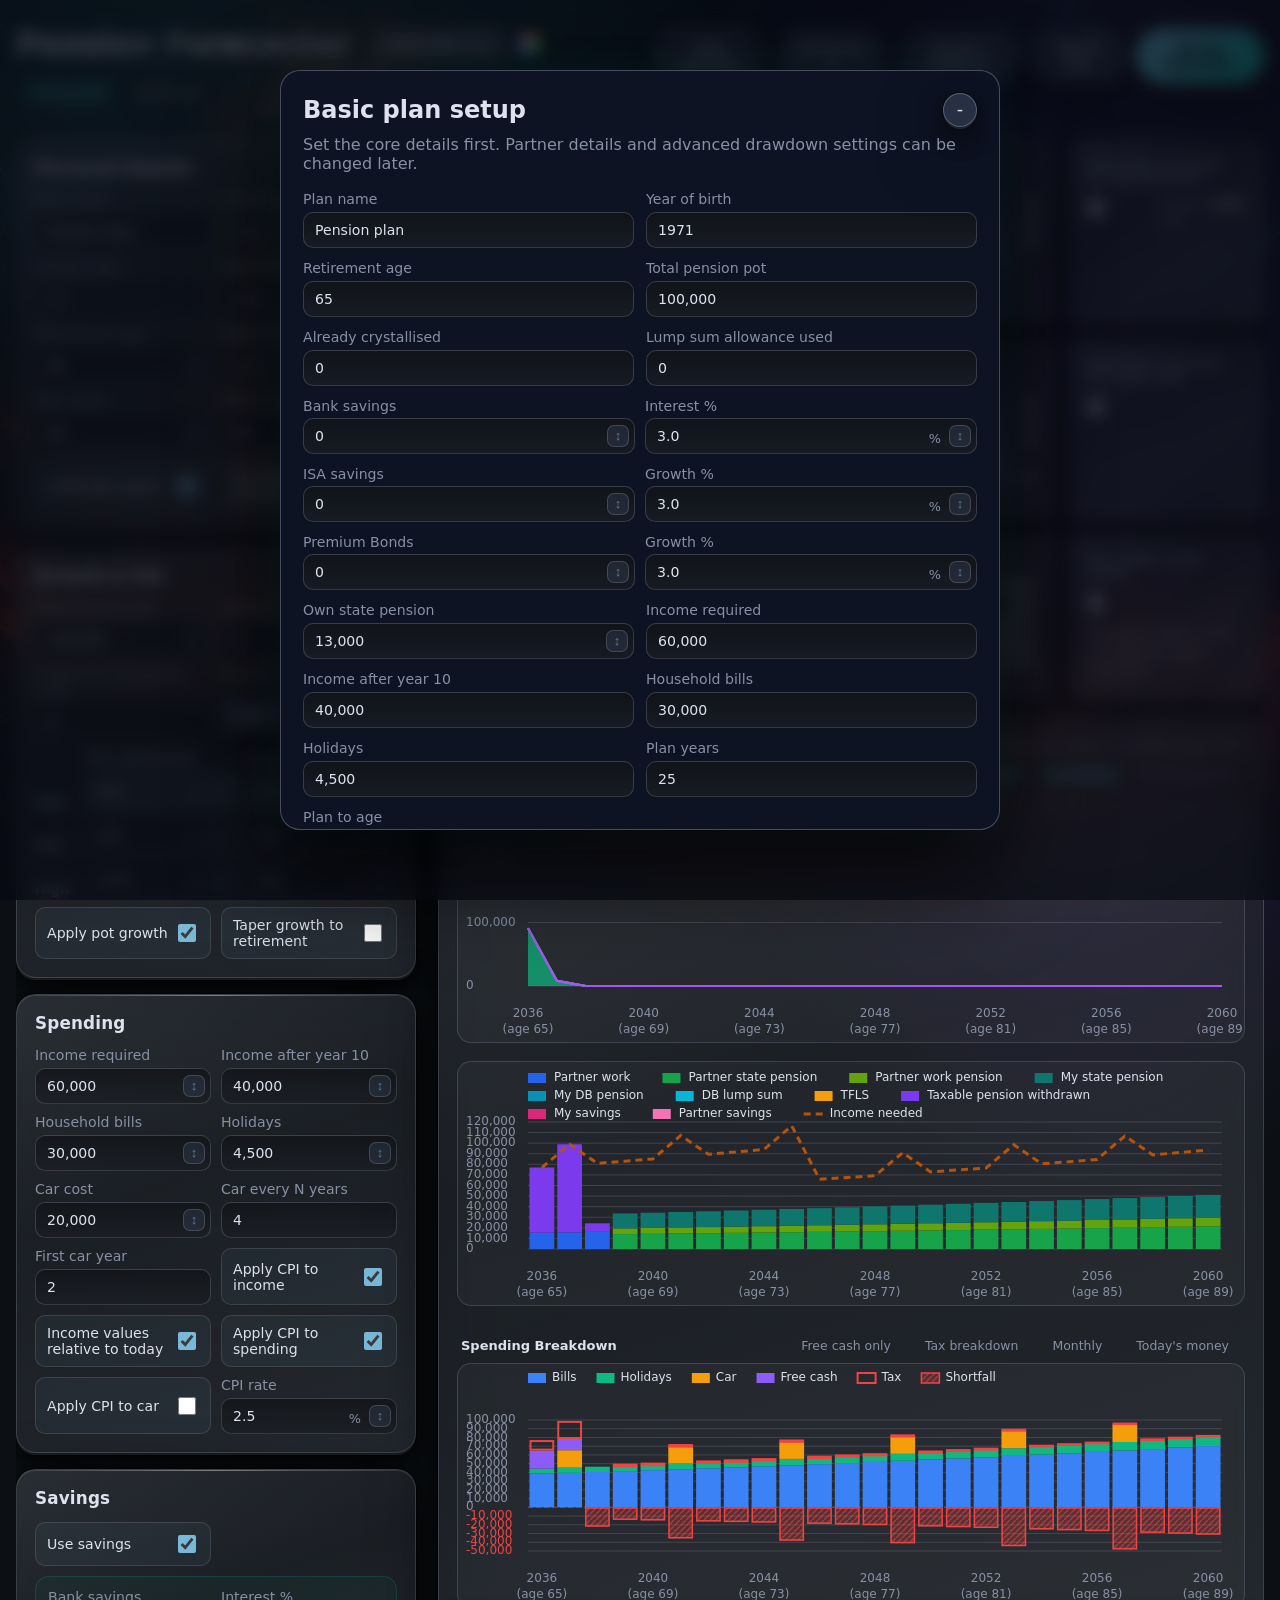
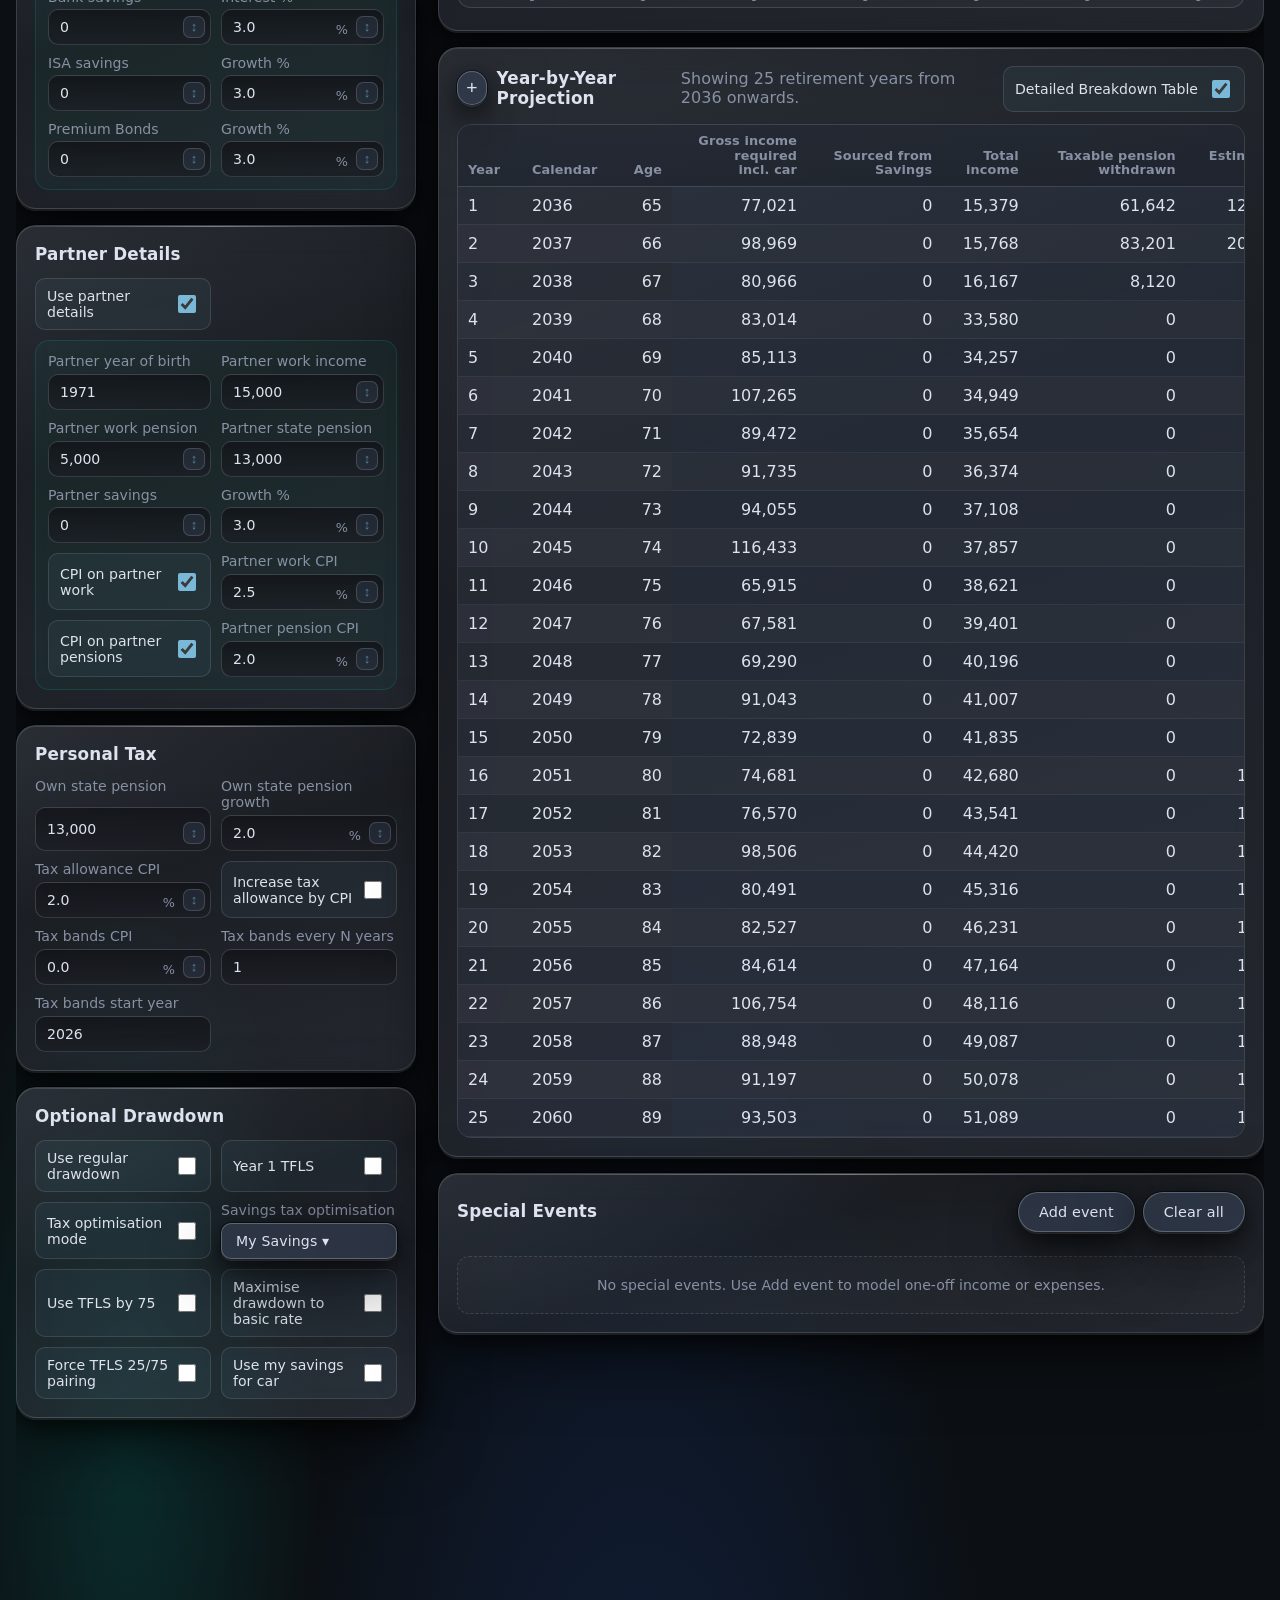
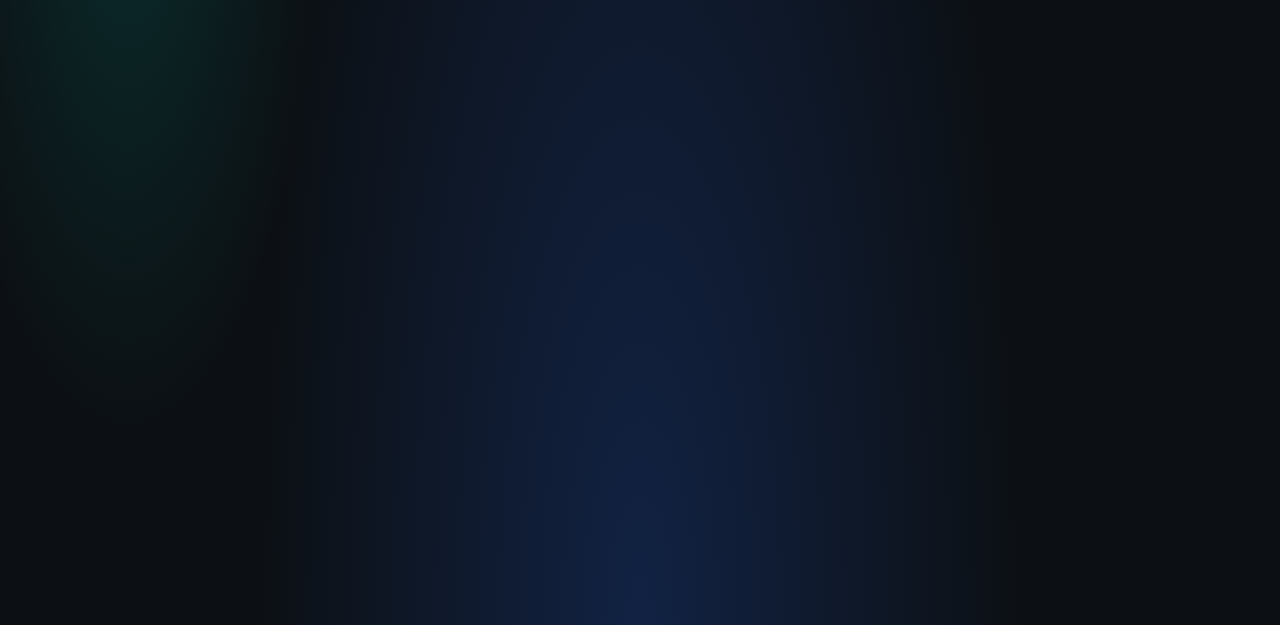
==== index.html @ b6ac0309 "Commit" ====
<!DOCTYPE html>
<html lang="en" data-theme="metallic">
  <head>
    <meta charset="UTF-8" />
    <meta name="viewport" content="width=device-width, initial-scale=1.0" />
    <title>Pension Forecaster</title>
    <link rel="stylesheet" href="./mini-core.css" />
    <link rel="stylesheet" href="./styles.css?v=20260614-opaque-controls" />
  </head>
  <body>
    <div class="page-shell">
      <header class="hero">
        <div>
          <div class="title-row">
            <h1>Pension Forecaster</h1>
            <div class="version-badge-group">
              <button id="version-badge" class="version-badge" type="button" aria-label="Show last change date">Version 4.4</button>
              <button id="theme-settings-button" class="theme-settings-button" type="button" aria-label="Customise theme" title="Customise theme"></button>
              <div id="theme-panel" class="theme-panel">
                <p class="theme-panel-title">Theme</p>
                <div class="theme-chips">
                  <button class="theme-chip" data-theme="original" type="button">Classic</button>
                  <button class="theme-chip" data-theme="bright" type="button">Bright</button>
                  <button class="theme-chip" data-theme="dark" type="button">Dark</button>
                  <button class="theme-chip" data-theme="metallic" type="button">Metal</button>
                  <button class="theme-chip" data-theme="custom" type="button">Custom</button>
                </div>
                <div class="theme-custom-section">
                  <div class="theme-section-label">Background</div>
                  <div class="theme-control-row">
                    <label>Mode</label>
                    <select id="bg-mode">
                      <option value="photo">Photo</option>
                      <option value="soft">Soft photo</option>
                      <option value="vivid">Vivid photo</option>
                      <option value="plain">Plain colour</option>
                    </select>
                  </div>
                  <div class="theme-control-row">
                    <label>Image</label>
                    <input type="file" id="bg-file" accept="image/*" />
                  </div>
                </div>
                <div class="theme-custom-section">
                  <div class="theme-section-label">Panel glass</div>
                  <div class="theme-control-row">
                    <label>Transparency</label>
                    <input type="range" id="panel-transparency" min="20" max="100" value="52" />
                    <span class="theme-range-value" id="panel-transparency-value">52%</span>
                  </div>
                  <div class="theme-control-row">
                    <label>Blur</label>
                    <input type="range" id="panel-blur" min="0" max="24" value="18" />
                    <span class="theme-range-value" id="panel-blur-value">18px</span>
                  </div>
                </div>
                <div class="theme-custom-section" id="theme-custom-sliders" style="display:none">
                  <div class="theme-section-label">Custom colours</div>
                  <label class="theme-slider-label">
                    <span>Background hue</span>
                    <div class="theme-slider-row">
                      <input id="bg-hue-slider" class="theme-slider" type="range" min="0" max="360" value="175" />
                      <span id="bg-hue-swatch" class="theme-swatch"></span>
                    </div>
                  </label>
                  <label class="theme-slider-label">
                    <span>Tile hue</span>
                    <div class="theme-slider-row">
                      <input id="tile-hue-slider" class="theme-slider" type="range" min="0" max="360" value="220" />
                      <span id="tile-hue-swatch" class="theme-swatch"></span>
                    </div>
                  </label>
                  <label class="theme-slider-label">
                    <span>Canvas colour</span>
                    <div class="theme-slider-row">
                      <input id="canvas-hue-slider" class="theme-slider canvas-hue-slider" type="range" min="0" max="360" value="220" />
                      <span id="canvas-hue-swatch" class="theme-swatch"></span>
                    </div>
                  </label>
                  <label class="theme-slider-label">
                    <span>Text colour</span>
                    <div class="theme-slider-row">
                      <input id="text-hue-slider" class="theme-slider text-hue-slider" type="range" min="0" max="360" value="220" />
                      <span id="text-hue-swatch" class="theme-swatch"></span>
                    </div>
                  </label>
                </div>
              </div>
            </div>
            <nav class="app-view-nav" aria-label="Application view">
              <button class="app-view-button app-view-button-active" type="button" data-app-view="forecaster">Forecaster</button>
              <button class="app-view-button" type="button" data-app-view="optimiser">Optimiser</button>
            </nav>
          </div>
        </div>
        <div class="hero-actions">
          <div class="hero-actions-row">
            <button id="toggle-panel-button" class="button secondary" type="button">Hide controls</button>
            <div class="io-menu-wrap">
              <button id="table-view-button" class="button secondary" type="button">Summary ▾</button>
              <div class="io-menu-dropdown" id="table-view-dropdown" hidden>
                <button class="io-menu-item table-view-option" type="button" data-value="summarised">Summary</button>
                <button class="io-menu-item table-view-option" type="button" data-value="detailed">Detailed</button>
                <button class="io-menu-item table-view-option" type="button" data-value="granular">Granular</button>
                <button class="io-menu-item table-view-option" type="button" data-value="custom">Custom</button>
              </div>
            </div>
            <div class="io-menu-wrap">
              <button id="io-menu-button" class="button secondary" type="button">Import / Export ▾</button>
              <div class="io-menu-dropdown" id="io-menu-dropdown" hidden>
                <label class="io-menu-item" for="import-file">Import plan</label>
                <input id="import-file" type="file" accept=".csv,.json" hidden />
                <button id="export-plan-button" class="io-menu-item" type="button">Export plan</button>
                <button id="export-table-button" class="io-menu-item" type="button">Export table</button>
                <button id="export-formula-button" class="io-menu-item" type="button">Export formulas</button>
                <button id="export-pdf-button" class="io-menu-item" type="button">Export PDF</button>
              </div>
            </div>
            <button id="share-link-button" class="button secondary" type="button">Share link</button>
            <button id="reset-button" class="button" type="button">Reset defaults</button>
          </div>
          <div class="hero-actions-row hero-granular-row" id="custom-options-row" hidden>
            <button id="choose-custom-fields-button" class="button secondary" type="button">Choose fields</button>
          </div>
          <div class="hero-actions-row hero-granular-row" id="granular-options-row" hidden>
            <label id="granular-tax-toggle-wrap" class="toggle inline-toggle"><span>Show tax fields</span><input id="granular-tax-toggle" type="checkbox" /></label>
            <label id="granular-income-toggle-wrap" class="toggle inline-toggle"><span>Show income details</span><input id="granular-income-toggle" type="checkbox" /></label>
            <label id="granular-growth-toggle-wrap" class="toggle inline-toggle"><span>Show growth breakdown</span><input id="granular-growth-toggle" type="checkbox" /></label>
            <label id="granular-crystallisation-toggle-wrap" class="toggle inline-toggle"><span>Show crystallisation details</span><input id="granular-crystallisation-toggle" type="checkbox" /></label>
          </div>
        </div>
      </header>

      <div class="views-outer">
        <div class="views-track" id="app-views-track">
          <section class="app-view" id="forecaster-view" aria-label="Pension forecaster">
            <main class="layout" id="layout">
              <aside class="control-panel" id="control-panel">
          <section class="panel">
            <h2>Personal Details</h2>
            <div class="field-grid">
              <label><span>Plan name</span><input data-field="planName" type="text" /></label>
              <label><span>Current year</span><input data-field="currentYear" type="number" step="1" readonly /></label>
              <label><span>Current age</span><input data-field="currentAge" type="number" step="1" readonly /></label>
              <label><span>Year of birth</span><input data-field="yearOfBirth" type="number" step="1" /></label>
              <label class="income-slider-field"><span>Retirement age</span><input data-field="retirementAge" type="number" step="1" /><button class="income-popup-btn" type="button" data-for="retirementAge" aria-label="Quick slider for retirement age">↕</button></label>
              <label><span>Retirement year</span><input data-field="retirementYear" type="number" step="1" readonly /></label>
              <label class="income-slider-field"><span>Plan years</span><input data-field="planYears" type="number" step="1" /><button class="income-popup-btn" type="button" data-for="planYears" aria-label="Quick slider for plan years">↕</button></label>
              <label class="income-slider-field"><span>Plan to age</span><input data-field="planToAge" type="number" step="1" /><button class="income-popup-btn" type="button" data-for="planToAge" aria-label="Quick slider for plan to age">↕</button></label>
              <label class="toggle"><span>Limit plan years</span><input data-field="limitPlanYears" type="checkbox" /></label>
              <label class="toggle"><span>Use defined benefits</span><input data-field="definedBenefitEnabled" type="checkbox" /></label>
              <div id="defined-benefit-fields" class="optional-field-group" hidden>
                <label><span>DB start year</span><input data-field="definedBenefitStartYear" type="number" step="1" /></label>
                <label><span>DB initial lump sum</span><input data-field="definedBenefitInitialLumpSum" type="number" step="1000" /></label>
                <label><span>DB initial annual amount</span><input data-field="definedBenefitInitialAnnualAmount" type="number" step="1000" /></label>
                <label><span>DB max years</span><input data-field="definedBenefitMaxYears" type="number" step="1" min="1" /></label>
                <label class="income-slider-field"><span>DB growth rate</span><input data-field="definedBenefitGrowthRate" data-format="percent-1" type="number" step="0.1" /><button class="income-popup-btn" type="button" data-for="definedBenefitGrowthRate" aria-label="Quick slider for DB growth rate">↕</button></label>
              </div>
            </div>
          </section>

          <section class="panel">
            <h2>Growth & Pot</h2>
            <div class="field-grid">
              <label class="income-slider-field"><span>Total pension pot</span><input data-field="currentPot" type="number" step="1000" /><button class="income-popup-btn" type="button" data-for="currentPot" aria-label="Quick slider for total pension pot">↕</button></label>
              <label><span>Already crystallised</span><input data-field="currentCrystallisedPot" type="number" step="1000" /></label>
              <label><span>Lump sum allowance used</span><input data-field="lumpSumAllowanceUsed" type="number" step="1000" /></label>
              <label class="scenario-label">
                <span>Growth scenario</span>
                <div class="io-menu-wrap">
                  <button id="scenario-button" class="button secondary scenario-button" type="button">Mid ▾</button>
                  <div class="io-menu-dropdown" id="scenario-dropdown" hidden>
                    <button class="io-menu-item scenario-option" type="button" data-value="1">Low</button>
                    <button class="io-menu-item scenario-option" type="button" data-value="2">Mid</button>
                    <button class="io-menu-item scenario-option" type="button" data-value="3">High</button>
                  </div>
                </div>
              </label>
              <div class="growth-rate-grid">
                <p></p>
                <p>Pre-retirement</p>
                <p>Post-retirement</p>
                <p data-growth-scenario="1">Low</p>
                <label class="income-slider-field" data-growth-scenario="1"><span>Low pre-retirement</span><input data-field="growthLow" data-format="percent-1" type="number" step="0.1" /><button class="income-popup-btn" type="button" data-for="growthLow" aria-label="Quick slider">↕</button></label>
                <label class="income-slider-field" data-growth-scenario="1"><span>Low post-retirement</span><input data-field="postRetirementGrowthLow" data-format="percent-1" type="number" step="0.1" /><button class="income-popup-btn" type="button" data-for="postRetirementGrowthLow" aria-label="Quick slider">↕</button></label>
                <p data-growth-scenario="2">Mid</p>
                <label class="income-slider-field" data-growth-scenario="2"><span>Mid pre-retirement</span><input data-field="growthMid" data-format="percent-1" type="number" step="0.1" /><button class="income-popup-btn" type="button" data-for="growthMid" aria-label="Quick slider">↕</button></label>
                <label class="income-slider-field" data-growth-scenario="2"><span>Mid post-retirement</span><input data-field="postRetirementGrowthMid" data-format="percent-1" type="number" step="0.1" /><button class="income-popup-btn" type="button" data-for="postRetirementGrowthMid" aria-label="Quick slider">↕</button></label>
                <p data-growth-scenario="3">High</p>
                <label class="income-slider-field" data-growth-scenario="3"><span>High pre-retirement</span><input data-field="growthHigh" data-format="percent-1" type="number" step="0.1" /><button class="income-popup-btn" type="button" data-for="growthHigh" aria-label="Quick slider">↕</button></label>
                <label class="income-slider-field" data-growth-scenario="3"><span>High post-retirement</span><input data-field="postRetirementGrowthHigh" data-format="percent-1" type="number" step="0.1" /><button class="income-popup-btn" type="button" data-for="postRetirementGrowthHigh" aria-label="Quick slider">↕</button></label>
              </div>
              <label class="toggle"><span>Apply pot growth</span><input data-field="applyPotGrowth" type="checkbox" /></label>
              <label class="toggle"><span>Taper growth to retirement</span><input data-field="taperPreRetirementGrowth" type="checkbox" /></label>
            </div>
          </section>

          <section class="panel">
            <h2>Spending</h2>
            <div class="field-grid">
              <label class="income-slider-field"><span>Income required</span><input data-field="incomeRequired" type="number" step="1000" /><button class="income-popup-btn" type="button" data-for="incomeRequired" aria-label="Quick slider for income required">↕</button></label>
              <label class="income-slider-field"><span>Income after year 10</span><input data-field="incomeAfterYear10" type="number" step="1000" /><button class="income-popup-btn" type="button" data-for="incomeAfterYear10" aria-label="Quick slider for income after year 10">↕</button></label>
              <label class="income-slider-field"><span>Household bills</span><input data-field="billsAnnual" type="number" step="1000" /><button class="income-popup-btn" type="button" data-for="billsAnnual" aria-label="Quick slider for bills">↕</button></label>
              <label class="income-slider-field"><span>Holidays</span><input data-field="holidaysAnnual" type="number" step="500" /><button class="income-popup-btn" type="button" data-for="holidaysAnnual" aria-label="Quick slider for holidays">↕</button></label>
              <label class="income-slider-field"><span>Car cost</span><input data-field="carCost" type="number" step="1000" /><button class="income-popup-btn" type="button" data-for="carCost" aria-label="Quick slider for car cost">↕</button></label>
              <label><span>Car every N years</span><input data-field="carFrequencyYears" type="number" step="1" min="1" /></label>
              <label><span>First car year</span><input data-field="carStartYear" type="number" step="1" min="1" /></label>
              <label class="toggle"><span>Apply CPI to income</span><input data-field="applyCpiIncome" type="checkbox" /></label>
              <label class="toggle"><span>Income values relative to today</span><input data-field="incomeValuesRelativeToToday" type="checkbox" /></label>
              <label class="toggle"><span>Apply CPI to spending</span><input data-field="applyCpiSpending" type="checkbox" /></label>
              <label class="toggle"><span>Apply CPI to car</span><input data-field="applyCpiCar" type="checkbox" /></label>
              <label class="income-slider-field"><span>CPI rate</span><input data-field="cpiRate" data-format="percent-1" type="number" step="0.1" /><button class="income-popup-btn" type="button" data-for="cpiRate" aria-label="Quick slider for CPI rate">↕</button></label>
            </div>
          </section>

          <section class="panel">
            <h2>Savings</h2>
            <div class="field-grid">
              <label class="toggle"><span>Use savings</span><input data-field="useSavings" type="checkbox" /></label>
              <div id="savings-fields" class="optional-field-group">
                <div class="field-pair">
                  <label class="income-slider-field"><span>Bank savings</span><input data-field="personalBankSavings" type="number" step="1000" /><button class="income-popup-btn" type="button" data-for="personalBankSavings" aria-label="Quick slider for bank savings">↕</button></label>
                  <label class="income-slider-field"><span>Interest %</span><input data-field="personalBankInterestRate" data-format="percent-1" type="number" step="0.1" /><button class="income-popup-btn" type="button" data-for="personalBankInterestRate" aria-label="Quick slider for bank interest rate">↕</button></label>
                </div>
                <div class="field-pair">
                  <label class="income-slider-field"><span>ISA savings</span><input data-field="personalIsaSavings" type="number" step="1000" /><button class="income-popup-btn" type="button" data-for="personalIsaSavings" aria-label="Quick slider for ISA savings">↕</button></label>
                  <label class="income-slider-field"><span>Growth %</span><input data-field="personalIsaGrowthRate" data-format="percent-1" type="number" step="0.1" /><button class="income-popup-btn" type="button" data-for="personalIsaGrowthRate" aria-label="Quick slider for ISA growth rate">↕</button></label>
                </div>
                <div class="field-pair">
                  <label class="income-slider-field"><span>Premium Bonds</span><input data-field="personalPremiumBonds" type="number" step="1000" /><button class="income-popup-btn" type="button" data-for="personalPremiumBonds" aria-label="Quick slider for premium bonds">↕</button></label>
                  <label class="income-slider-field"><span>Growth %</span><input data-field="personalPremiumBondsGrowthRate" data-format="percent-1" type="number" step="0.1" /><button class="income-popup-btn" type="button" data-for="personalPremiumBondsGrowthRate" aria-label="Quick slider for premium bonds growth rate">↕</button></label>
                </div>
              </div>
            </div>
          </section>

          <section class="panel">
            <h2>Partner Details</h2>
            <div class="field-grid">
              <label class="toggle"><span>Use partner details</span><input data-field="partnerDetailsEnabled" type="checkbox" /></label>
              <div id="partner-detail-fields" class="optional-field-group">
                <label><span>Partner year of birth</span><input data-field="partnerBirthYear" type="number" step="1" /></label>
                <label class="income-slider-field"><span>Partner work income</span><input data-field="partnerWorkIncome" type="number" step="1000" /><button class="income-popup-btn" type="button" data-for="partnerWorkIncome" aria-label="Quick slider for partner work income">↕</button></label>
                <label class="income-slider-field"><span>Partner work pension</span><input data-field="partnerWorkPension" type="number" step="1000" /><button class="income-popup-btn" type="button" data-for="partnerWorkPension" aria-label="Quick slider for partner work pension">↕</button></label>
                <label class="income-slider-field"><span>Partner state pension</span><input data-field="partnerStatePension" type="number" step="1000" /><button class="income-popup-btn" type="button" data-for="partnerStatePension" aria-label="Quick slider for partner state pension">↕</button></label>
                <div class="field-pair">
                  <label class="income-slider-field"><span>Partner savings</span><input data-field="partnerSavings" type="number" step="1000" /><button class="income-popup-btn" type="button" data-for="partnerSavings" aria-label="Quick slider for partner savings">↕</button></label>
                  <label class="income-slider-field"><span>Growth %</span><input data-field="partnerSavingsGrowthRate" data-format="percent-1" type="number" step="0.1" /><button class="income-popup-btn" type="button" data-for="partnerSavingsGrowthRate" aria-label="Quick slider for partner savings growth">↕</button></label>
                </div>
                <label class="toggle"><span>CPI on partner work</span><input data-field="partnerWorkApplyCpi" type="checkbox" /></label>
                <label class="income-slider-field"><span>Partner work CPI</span><input data-field="partnerWorkCpiRate" data-format="percent-1" type="number" step="0.1" /><button class="income-popup-btn" type="button" data-for="partnerWorkCpiRate" aria-label="Quick slider for partner work CPI">↕</button></label>
                <label class="toggle"><span>CPI on partner pensions</span><input data-field="statePensionApplyCpi" type="checkbox" /></label>
                <label class="income-slider-field"><span>Partner pension CPI</span><input data-field="statePensionCpiRate" data-format="percent-1" type="number" step="0.1" /><button class="income-popup-btn" type="button" data-for="statePensionCpiRate" aria-label="Quick slider for partner pension CPI">↕</button></label>
              </div>
            </div>
          </section>

          <section class="panel">
            <h2>Personal Tax</h2>
            <div class="field-grid">
              <label class="income-slider-field"><span>Own state pension</span><input data-field="ownStatePension" type="number" step="1000" /><button class="income-popup-btn" type="button" data-for="ownStatePension" aria-label="Quick slider for own state pension">↕</button></label>
              <label class="income-slider-field"><span>Own state pension growth</span><input data-field="ownStatePensionGrowthRate" data-format="percent-1" type="number" step="0.1" /><button class="income-popup-btn" type="button" data-for="ownStatePensionGrowthRate" aria-label="Quick slider for state pension growth">↕</button></label>
              <label class="income-slider-field"><span>Tax allowance CPI</span><input data-field="taxAllowanceCpiRate" data-format="percent-1" type="number" step="0.1" /><button class="income-popup-btn" type="button" data-for="taxAllowanceCpiRate" aria-label="Quick slider for tax allowance CPI">↕</button></label>
              <label class="toggle"><span>Increase tax allowance by CPI</span><input data-field="applyTaxAllowanceCpi" type="checkbox" /></label>
              <label class="income-slider-field"><span>Tax bands CPI</span><input data-field="taxBandCpiRate" data-format="percent-1" type="number" step="0.1" /><button class="income-popup-btn" type="button" data-for="taxBandCpiRate" aria-label="Quick slider for tax bands CPI">↕</button></label>
              <label><span>Tax bands every N years</span><input data-field="taxBandCpiFrequencyYears" type="number" step="1" min="1" /></label>
              <label><span>Tax bands start year</span><input data-field="taxBandCpiStartYear" type="number" step="1" /></label>
            </div>
          </section>

          <section class="panel">
            <h2>Optional Drawdown</h2>
            <div class="field-grid">
              <label class="toggle"><span>Use regular drawdown</span><input data-field="regularDrawdownEnabled" type="checkbox" /></label>
              <label class="toggle"><span>Year 1 TFLS</span><input data-field="take25PercentYear1" type="checkbox" /></label>
              <div id="regular-drawdown-fields" class="optional-field-group" hidden>
                <label><span>Regular drawdown</span><input data-field="regularDrawdownAmount" type="number" step="1000" /></label>
                <label><span>Regular drawdown years</span><input data-field="regularDrawdownYears" type="number" step="1" /></label>
              </div>
              <div id="year-one-tfls-fields" class="optional-field-group" hidden>
                <label>
                  <span>Year 1 TFLS option</span>
                  <select data-field="yearOneTflsMode">
                    <option value="full">Full 25%</option>
                    <option value="defined">Defined amount</option>
                  </select>
                </label>
                <label><span>Year 1 TFLS amount</span><input data-field="yearOneTflsAmount" type="number" step="1000" /></label>
              </div>
              <label class="toggle"><span>Tax optimisation mode</span><input data-field="taxOptimisationMode" type="checkbox" /></label>
              <label class="scenario-label">
                <span>Savings tax optimisation</span>
                <div class="io-menu-wrap">
                  <button id="savings-tax-optim-button" class="button secondary scenario-button" type="button">My Savings ▾</button>
                  <div class="io-menu-dropdown" id="savings-tax-optim-dropdown" hidden>
                    <button class="io-menu-item savings-tax-optim-option" type="button" data-value="none">None</button>
                    <button class="io-menu-item savings-tax-optim-option" type="button" data-value="my">My Savings</button>
                    <button class="io-menu-item savings-tax-optim-option" type="button" data-value="partner">Partner Savings</button>
                    <button class="io-menu-item savings-tax-optim-option" type="button" data-value="balanced">Balanced</button>
                  </div>
                </div>
              </label>
              <label class="toggle"><span>Use TFLS by 75</span><input data-field="useTflsBy75" type="checkbox" /></label>
              <label class="toggle"><span>Maximise drawdown to basic rate</span><input data-field="maximiseBasicRateDrawdown" type="checkbox" /></label>
              <label class="toggle"><span>Force TFLS 25/75 pairing</span><input data-field="forceTflsTaxablePairing" type="checkbox" /></label>
              <label class="toggle"><span>Use my savings for car</span><input data-field="useSavingsForCar" type="checkbox" /></label>
            </div>
          </section>
        </aside>

        <section class="results-panel">
          <div class="summary-grid" id="summary-grid"></div>

          <section class="panel chart-panel">
            <div class="panel-heading">
              <h2>Projection Trend</h2>
              <div class="chart-heading-actions">
                <p id="chart-caption"></p>
                <div class="chart-toggle-chips" aria-label="Chart display options">
                  <button class="chart-toggle-chip" id="show-pot-chart-toggle" type="button">Savings &amp; pot</button>
                  <button class="chart-toggle-chip" id="show-income-chart-toggle" type="button">Income</button>
                  <button class="chart-toggle-chip" id="show-spending-chart-toggle" type="button">Spending</button>
                  <button class="chart-toggle-chip" id="savings-preretirement-toggle" type="button">Pre-retirement</button>
                </div>
              </div>
            </div>
            <div class="chart-stack">
              <div class="chart-frame" id="pot-chart-wrap" style="position:relative">
                <canvas id="pot-chart" width="900" height="280"></canvas>
              </div>
              <div class="chart-frame" id="income-chart-wrap">
                <canvas id="income-chart" width="900" height="280"></canvas>
              </div>
              <div id="spending-chart-section">
                <div class="chart-sub-heading">
                  <span class="chart-sub-title">Spending Breakdown</span>
                  <div class="chart-toggle-chips chart-sub-controls">
                    <p id="spending-chart-caption"></p>
                    <button class="chart-toggle-chip" id="spending-chart-free-toggle" type="button">Free cash only</button>
                    <button class="chart-toggle-chip" id="spending-chart-tax-toggle" type="button">Tax breakdown</button>
                    <button class="chart-toggle-chip" id="spending-chart-monthly-toggle" type="button">Monthly</button>
                    <button class="chart-toggle-chip" id="spending-chart-real-toggle" type="button">Today's money</button>
                  </div>
                </div>
                <div class="chart-frame" id="spending-chart-wrap">
                  <canvas id="spending-chart" width="900" height="280"></canvas>
                </div>
              </div>
            </div>
            <p class="empty-chart-message" id="chart-empty-message" hidden>No charts selected.</p>
          </section>

          <section class="panel table-panel" id="table-section">
            <div class="panel-heading">
              <div class="table-title-actions">
                <button id="toggle-table-width-button" class="icon-button" type="button" aria-label="Expand table width" title="Expand table width">+</button>
                <h2>Year-by-Year Projection</h2>
                <p id="table-caption"></p>
              </div>
              <div class="table-heading-actions">
                <label class="toggle inline-toggle"><span>Detailed Breakdown Table</span><input id="show-table-toggle" type="checkbox" /></label>
              </div>
            </div>
            <div class="table-wrap" id="table-wrap">
              <table>
                <thead id="projection-head"></thead>
                <tbody id="projection-body"></tbody>
              </table>
            </div>
          </section>

          <section class="panel events-panel" id="special-events-panel">
            <div class="panel-heading">
              <h2>Special Events</h2>
              <div class="events-heading-actions">
                <button id="add-event-button" class="button secondary" type="button">Add event</button>
                <button id="clear-events-button" class="button secondary" type="button">Clear all</button>
              </div>
            </div>
            <div id="special-events-list" class="events-list"></div>
            <p id="special-events-empty" class="events-empty-message">No special events. Use Add event to model one-off income or expenses.</p>
          </section>
        </section>
            </main>
          </section>
          <section class="app-view optimiser-view" id="optimiser-view" aria-label="Retirement optimiser">
            <iframe
              id="optimiser-frame"
              class="optimiser-frame"
              src="./optimizer-embedded.html?v=20260614-optimiser-tile-composite"
              title="Retirement optimiser"
            ></iframe>
          </section>
        </div>
      </div>
    </div>

    <template id="summary-card-template">
      <article class="summary-card">
        <p class="summary-label"></p>
        <p class="summary-value"></p>
        <p class="summary-note"></p>
      </article>
    </template>

    <div id="custom-fields-dialog" class="field-dialog-backdrop" hidden>
      <section class="field-dialog" role="dialog" aria-modal="true" aria-labelledby="custom-fields-title">
        <div class="field-dialog-heading">
          <h2 id="custom-fields-title">Custom table fields</h2>
          <button id="close-custom-fields-button" class="icon-button" type="button" aria-label="Close field chooser" title="Close">-</button>
        </div>
        <p class="field-dialog-copy">Mandatory fields stay selected. Choose any extra columns to show.</p>
        <div id="custom-fields-list" class="field-choice-grid"></div>
        <div class="field-dialog-actions">
          <button id="apply-custom-fields-button" class="button" type="button">Apply fields</button>
        </div>
      </section>
    </div>

    <div id="basic-setup-dialog" class="field-dialog-backdrop" hidden>
      <section class="field-dialog setup-dialog" role="dialog" aria-modal="true" aria-labelledby="basic-setup-title">
        <div class="field-dialog-heading">
          <h2 id="basic-setup-title">Basic plan setup</h2>
          <button id="close-basic-setup-button" class="icon-button" type="button" aria-label="Close setup panel" title="Close">-</button>
        </div>
        <p class="field-dialog-copy">Set the core details first. Partner details and advanced drawdown settings can be changed later.</p>
        <div class="setup-field-grid">
          <label><span>Plan name</span><input data-field="planName" type="text" /></label>
          <label><span>Year of birth</span><input data-field="yearOfBirth" type="number" step="1" /></label>
          <label><span>Retirement age</span><input data-field="retirementAge" type="number" step="1" /></label>
          <label><span>Total pension pot</span><input data-field="currentPot" type="number" step="1000" /></label>
          <label><span>Already crystallised</span><input data-field="currentCrystallisedPot" type="number" step="1000" /></label>
          <label><span>Lump sum allowance used</span><input data-field="lumpSumAllowanceUsed" type="number" step="1000" /></label>
          <div class="field-pair">
            <label class="income-slider-field"><span>Bank savings</span><input data-field="personalBankSavings" type="number" step="1000" /><button class="income-popup-btn" type="button" data-for="personalBankSavings" aria-label="Quick slider for bank savings">↕</button></label>
            <label class="income-slider-field"><span>Interest %</span><input data-field="personalBankInterestRate" data-format="percent-1" type="number" step="0.1" /><button class="income-popup-btn" type="button" data-for="personalBankInterestRate" aria-label="Quick slider for bank interest">↕</button></label>
          </div>
          <div class="field-pair">
            <label class="income-slider-field"><span>ISA savings</span><input data-field="personalIsaSavings" type="number" step="1000" /><button class="income-popup-btn" type="button" data-for="personalIsaSavings" aria-label="Quick slider for ISA savings">↕</button></label>
            <label class="income-slider-field"><span>Growth %</span><input data-field="personalIsaGrowthRate" data-format="percent-1" type="number" step="0.1" /><button class="income-popup-btn" type="button" data-for="personalIsaGrowthRate" aria-label="Quick slider for ISA growth">↕</button></label>
          </div>
          <div class="field-pair">
            <label class="income-slider-field"><span>Premium Bonds</span><input data-field="personalPremiumBonds" type="number" step="1000" /><button class="income-popup-btn" type="button" data-for="personalPremiumBonds" aria-label="Quick slider for premium bonds">↕</button></label>
            <label class="income-slider-field"><span>Growth %</span><input data-field="personalPremiumBondsGrowthRate" data-format="percent-1" type="number" step="0.1" /><button class="income-popup-btn" type="button" data-for="personalPremiumBondsGrowthRate" aria-label="Quick slider for premium bonds growth">↕</button></label>
          </div>
          <label class="income-slider-field"><span>Own state pension</span><input data-field="ownStatePension" type="number" step="1000" /><button class="income-popup-btn" type="button" data-for="ownStatePension" aria-label="Quick slider for own state pension">↕</button></label>
          <label><span>Income required</span><input data-field="incomeRequired" type="number" step="1000" /></label>
          <label><span>Income after year 10</span><input data-field="incomeAfterYear10" type="number" step="1000" /></label>
          <label><span>Household bills</span><input data-field="billsAnnual" type="number" step="1000" /></label>
          <label><span>Holidays</span><input data-field="holidaysAnnual" type="number" step="500" /></label>
          <label><span>Plan years</span><input data-field="planYears" type="number" step="1" /></label>
          <label><span>Plan to age</span><input data-field="planToAge" type="number" step="1" /></label>
        </div>
        <div class="field-dialog-actions">
          <button id="apply-basic-setup-button" class="button" type="button">Start plan</button>
        </div>
      </section>
    </div>

    <div id="share-dialog" class="field-dialog-backdrop" hidden>
      <section class="field-dialog share-dialog-panel" role="dialog" aria-modal="true" aria-labelledby="share-dialog-title">
        <div class="field-dialog-heading">
          <h2 id="share-dialog-title">Share plan link</h2>
          <button id="close-share-dialog-button" class="icon-button" type="button" aria-label="Close" title="Close">-</button>
        </div>
        <p class="field-dialog-copy">The link below encodes your entire plan. Open it in any browser with this file to restore the plan instantly.</p>
        <div class="share-link-row">
          <input id="share-link-input" class="share-link-input" type="text" readonly aria-label="Share URL" />
          <button id="copy-share-link-button" class="button" type="button">Copy link</button>
        </div>
        <p id="share-copy-confirm" class="share-copy-confirm" hidden>✓ Copied to clipboard</p>
      </section>
    </div>

    <div id="income-vslider-popup" class="income-vslider-popup" hidden>
      <p class="income-vslider-label" id="income-vslider-label">Income</p>
      <span class="income-vslider-cap">£100k</span>
      <input id="income-vslider-input" class="income-vslider-input" type="range" min="0" max="100000" step="1000" />
      <span class="income-vslider-cap">£0</span>
      <p class="income-vslider-value" id="income-vslider-value">£0</p>
    </div>

    <script src="./mini-core.js"></script>
    <script src="./app.js?v=20260620-fix-sliders"></script>
  </body>
</html>
---- mini-core.css ----
/* ─────────────────────────────────────────────────────────────────────────────
   mini-core.css  —  Shared design system for Rob's Mini apps
   Source of truth: Pension Forecaster v4.4
   Included by: Pension Forecaster, Spending Analysis, Health Viewer, + new apps
   ───────────────────────────────────────────────────────────────────────────── */

/* ── Design tokens ── */
:root {
  --bg:              #07111d;
  --bg-2:            #1e2840;
  --bg-image:        none;
  --bg-opacity:      0.34;
  --panel:           rgba(9, 18, 33, 0.48);
  --panel-strong:    rgba(8, 12, 22, 0.85);
  --panel-a:         0.48;
  --panel-b:         0.38;
  --panel-c:         0.28;
  --panel-blur:      18px;
  --card:            rgba(12, 16, 30, 0.97);
  --card-2:          rgba(8, 12, 22, 0.95);
  --card-warn:       rgba(30, 14, 14, 0.96);
  --card-warn-2:     rgba(20, 10, 10, 0.9);
  --card-success:    rgba(10, 30, 20, 0.96);
  --card-success-2:  rgba(8, 22, 16, 0.9);
  --line:            rgba(99, 179, 237, 0.13);
  --line-strong:     rgba(99, 179, 237, 0.24);
  --text:            #e8edf8;
  --muted:           #7a8fba;
  --accent:          #00d4b8;
  --accent-2:        #7c3aed;
  --accent-glow:     rgba(0, 212, 184, 0.25);
  --violet-glow:     rgba(124, 58, 237, 0.2);
  --control-popover-bg:       #08101c;
  --control-range-track-bg:   #121a2b;
  --danger:          #f87171;
  --success:         #34d399;
  --shadow:
    0 2px 0px rgba(255, 255, 255, 0.04),
    0 8px 24px rgba(0, 0, 0, 0.5),
    0 24px 64px rgba(0, 0, 0, 0.45),
    0 0 0 1px rgba(0, 0, 0, 0.35);
  --glow:            0 0 30px rgba(0, 212, 184, 0.12);
  --radius:          20px;
  --input-bg:        rgba(255, 255, 255, 0.04);
  --button-text:     #0b0f1a;
  --accent-dark:     #00a896;
}

/* ── Base reset ── */
*, *::before, *::after { box-sizing: border-box; }

body {
  margin: 0;
  font-family: "Inter", "SF Pro Display", system-ui, sans-serif;
  color: var(--text);
  background-color: var(--bg);
  background-image:
    radial-gradient(ellipse 80% 50% at 20% -10%, rgba(0, 212, 184, 0.28) 0%, transparent 60%),
    radial-gradient(ellipse 60% 40% at 85% 10%,  rgba(124, 58, 237, 0.32) 0%, transparent 55%),
    radial-gradient(ellipse 50% 60% at 50% 100%, rgba(37, 99, 235, 0.22)  0%, transparent 60%),
    radial-gradient(ellipse 30% 30% at 10% 80%,  rgba(0, 212, 184, 0.14)  0%, transparent 50%);
  min-height: 100vh;
  position: relative;
  overflow-x: hidden;
}

/* Background photo layer */
body::before {
  content: "";
  position: fixed;
  inset: 0;
  z-index: 0;
  pointer-events: none;
  background-image: var(--bg-image);
  background-size: cover;
  background-position: center;
  opacity: var(--bg-opacity);
}

/* Subtle grid overlay */
body::after {
  content: "";
  position: fixed;
  inset: 0;
  z-index: 0;
  pointer-events: none;
  background-image:
    linear-gradient(rgba(99, 179, 237, 0.04) 1px, transparent 1px),
    linear-gradient(90deg, rgba(99, 179, 237, 0.04) 1px, transparent 1px);
  background-size: 48px 48px;
}

/* ── Layout ── */
.page-shell {
  width: min(1800px, calc(100% - 32px));
  margin: 0 auto;
  padding: 28px 0 40px;
  position: relative;
  z-index: 1;
}

.layout {
  display: grid;
  grid-template-columns: minmax(320px, 400px) minmax(0, 1fr);
  gap: 22px;
  align-items: start;
}

.control-panel,
.results-panel {
  display: grid;
  gap: 16px;
  align-content: start;
  min-width: 0;
}

/* ── Hero ── */
.hero {
  display: flex;
  justify-content: space-between;
  gap: 24px;
  align-items: flex-start;
  margin-bottom: 28px;
}

.hero-actions {
  display: flex;
  flex-direction: column;
  align-items: flex-end;
  gap: 8px;
}

.hero-actions-row {
  display: flex;
  flex-wrap: nowrap;
  align-items: center;
  gap: 10px;
}

.title-row {
  display: flex;
  flex-wrap: wrap;
  align-items: center;
  gap: 12px 16px;
}

.eyebrow {
  margin: 0 0 8px;
  color: var(--accent);
  text-transform: uppercase;
  letter-spacing: 0.12em;
  font-size: 0.75rem;
  font-weight: 600;
}

/* ── Typography ── */
h1, h2, .summary-value {
  font-family: "Inter", "SF Pro Display", system-ui, sans-serif;
  font-weight: 700;
}

h1 {
  margin: 0;
  font-size: clamp(1.4rem, 3vw, 2rem);
  line-height: 1.05;
  font-weight: 800;
  background: linear-gradient(135deg, #e8edf8 0%, var(--accent) 60%, #7c3aed 100%);
  -webkit-background-clip: text;
  -webkit-text-fill-color: transparent;
  background-clip: text;
  letter-spacing: -0.03em;
}

/* ── Version badge ── */
.version-badge {
  margin: 0;
  padding: 8px 16px;
  border-radius: 999px;
  background: rgba(0, 212, 184, 0.1);
  border: 1px solid rgba(0, 212, 184, 0.35);
  color: var(--accent);
  font-family: inherit;
  font-size: 0.82rem;
  font-weight: 600;
  letter-spacing: 0.1em;
  text-transform: uppercase;
  cursor: pointer;
  white-space: nowrap;
  transition: background 0.2s, box-shadow 0.2s;
}

.version-badge:hover,
.version-badge:focus-visible {
  background: rgba(0, 212, 184, 0.18);
  box-shadow: 0 0 18px rgba(0, 212, 184, 0.25);
  outline: none;
}

.version-badge-group {
  position: relative;
  display: flex;
  align-items: center;
  gap: 8px;
}

/* ── Buttons ── */
.button {
  border: 0;
  border-radius: 999px;
  padding: 11px 20px;
  background: linear-gradient(135deg, var(--accent), var(--accent-dark, #00a896));
  color: var(--button-text, #0b0f1a);
  font-family: inherit;
  font-weight: 700;
  font-size: 0.9rem;
  cursor: pointer;
  box-shadow: 0 0 20px var(--accent-glow, rgba(0, 212, 184, 0.3)), var(--shadow);
  transition: box-shadow 0.2s, transform 0.15s;
  letter-spacing: 0.01em;
}

.button:hover {
  box-shadow: 0 0 32px var(--accent-glow, rgba(0, 212, 184, 0.5)), var(--shadow);
  transform: translateY(-1px);
}

.button.secondary {
  background: var(--panel-strong);
  color: var(--text);
  border: 1px solid var(--line-strong);
  font-weight: 500;
  box-shadow: var(--shadow);
}

.button.secondary:hover {
  border-color: var(--accent);
  box-shadow: 0 0 16px var(--accent-glow, rgba(0, 212, 184, 0.12)), var(--shadow);
  transform: translateY(-1px);
}

.icon-button {
  width: 34px;
  height: 34px;
  display: inline-grid;
  place-items: center;
  border: 1px solid var(--line-strong);
  border-radius: 999px;
  background: var(--panel-strong);
  color: var(--text);
  cursor: pointer;
  box-shadow: var(--shadow);
  font-size: 1.2rem;
  line-height: 1;
  transition: border-color 0.2s, box-shadow 0.2s;
}

.icon-button:hover {
  border-color: rgba(0, 212, 184, 0.45);
  box-shadow: 0 0 14px rgba(0, 212, 184, 0.18), var(--shadow);
}

/* ── Dropdown menu ── */
.io-menu-wrap {
  position: relative;
}

.io-menu-dropdown {
  position: absolute;
  top: calc(100% + 6px);
  right: 0;
  left: 0;
  background: var(--control-popover-bg, var(--panel-strong));
  border: 1px solid var(--line-strong);
  border-radius: 12px;
  box-shadow: 0 18px 42px rgba(0, 0, 0, 0.55), 0 0 0 1px rgba(0, 0, 0, 0.25);
  padding: 6px;
  display: flex;
  flex-direction: column;
  gap: 2px;
  z-index: 200;
  backdrop-filter: none;
}

.io-menu-dropdown[hidden] { display: none; }

.io-menu-item {
  display: block;
  width: 100%;
  text-align: left;
  padding: 9px 14px;
  border-radius: 8px;
  border: 0;
  background: transparent;
  color: var(--text);
  font-family: inherit;
  font-size: 0.875rem;
  font-weight: 500;
  cursor: pointer;
  transition: background 0.15s;
}

.io-menu-item:hover {
  background: rgba(0, 212, 184, 0.12);
  color: var(--accent);
}

/* ── App view nav (multi-tab) ── */
.app-view-nav {
  display: inline-flex;
  align-items: center;
  gap: 4px;
  padding: 4px;
  border: 1px solid var(--line-strong);
  border-radius: 999px;
  background: rgba(0, 0, 0, 0.16);
  backdrop-filter: blur(var(--panel-blur));
}

.app-view-button {
  border: 0;
  border-radius: 999px;
  padding: 6px 12px;
  background: transparent;
  color: var(--muted);
  font: inherit;
  font-size: 0.78rem;
  font-weight: 700;
  cursor: pointer;
  white-space: nowrap;
  transition: background 0.18s, color 0.18s;
}

.app-view-button:hover,
.app-view-button:focus-visible {
  color: var(--text);
  outline: none;
}

.app-view-button-active {
  background: rgba(0, 212, 184, 0.14);
  color: var(--accent);
}

/* ── Panel ── */
.panel {
  background: var(--panel);
  backdrop-filter: blur(var(--panel-blur));
  -webkit-backdrop-filter: blur(var(--panel-blur));
  border: 1px solid var(--line);
  border-radius: var(--radius);
  box-shadow: var(--shadow), inset 0 1px 0 rgba(255, 255, 255, 0.08);
  padding: 18px;
  min-width: 0;
  position: relative;
  overflow: hidden;
}

/* Top-edge teal shimmer */
.panel::before {
  content: "";
  position: absolute;
  top: 0; left: 0; right: 0;
  height: 1px;
  background: linear-gradient(90deg, transparent, rgba(0, 212, 184, 0.3), transparent);
  pointer-events: none;
}

.panel h2 {
  margin: 0 0 14px;
  font-size: 1.05rem;
  font-weight: 600;
  color: var(--text);
  letter-spacing: 0.01em;
}

/* ── Panel heading row ── */
.panel-heading {
  display: flex;
  justify-content: space-between;
  gap: 12px;
  align-items: baseline;
  margin-bottom: 12px;
}

.panel-heading h2,
.panel-heading p { margin: 0; }

/* ── Field grid ── */
.field-grid {
  display: grid;
  grid-template-columns: repeat(2, minmax(0, 1fr));
  gap: 10px;
}

.field-pair {
  grid-column: 1 / -1;
  display: grid;
  grid-template-columns: repeat(2, minmax(0, 1fr));
  gap: 10px;
  align-items: end;
}

.optional-field-group {
  grid-column: 1 / -1;
  display: grid;
  grid-template-columns: repeat(2, minmax(0, 1fr));
  gap: 10px;
  padding: 12px;
  border: 1px solid rgba(0, 212, 184, 0.15);
  border-radius: 14px;
  background: rgba(0, 212, 184, 0.04);
}

.optional-field-group[hidden] { display: none; }

/* ── Form controls ── */
label {
  display: grid;
  gap: 5px;
  font-size: 0.88rem;
}

label span { color: var(--muted); }

input:not([type="checkbox"]),
select {
  width: 100%;
  border: 1px solid var(--line);
  border-radius: 10px;
  background: var(--input-bg, rgba(255, 255, 255, 0.04));
  padding: 9px 11px;
  color: var(--text);
  font-family: inherit;
  font-size: inherit;
  transition: border-color 0.2s, box-shadow 0.2s, background 0.2s;
}

input:not([type="checkbox"]):focus,
select:focus {
  outline: none;
  border-color: rgba(0, 212, 184, 0.5);
  background: rgba(0, 212, 184, 0.06);
  box-shadow: 0 0 0 3px rgba(0, 212, 184, 0.1);
}

input[readonly] {
  opacity: 0.5;
  cursor: default;
}

select option {
  background: #141c2e;
  color: var(--text);
}

.toggle {
  grid-template-columns: 1fr auto;
  align-items: center;
  background: rgba(0, 212, 184, 0.04);
  border: 1px solid rgba(0, 212, 184, 0.14);
  border-radius: 10px;
  padding: 9px 11px;
}

.toggle span { color: var(--text); }

.toggle input {
  width: 18px;
  height: 18px;
  accent-color: var(--accent);
}

/* ── Summary cards ── */
.summary-grid {
  display: grid;
  grid-template-columns: repeat(4, minmax(0, 1fr));
  gap: 14px;
  min-width: 0;
  width: 100%;
}

.summary-card {
  background: linear-gradient(160deg, var(--card), var(--card-2));
  border: 1px solid var(--line);
  border-radius: 18px;
  padding: 18px;
  box-shadow: var(--shadow);
  position: relative;
  overflow: hidden;
  transition: border-color 0.25s, box-shadow 0.25s, transform 0.25s;
  min-height: 130px;
}

.summary-card:hover {
  transform: translateY(-3px);
  border-color: var(--line-strong);
  box-shadow: var(--shadow), 0 0 28px rgba(0, 212, 184, 0.1);
}

.summary-card::before {
  content: "";
  position: absolute;
  top: 0; left: 0; right: 0;
  height: 1px;
  background: linear-gradient(90deg, transparent, rgba(0, 212, 184, 0.4), rgba(124, 58, 237, 0.4), transparent);
}

.summary-card::after {
  content: "";
  position: absolute;
  bottom: -40px; right: -40px;
  width: 100px; height: 100px;
  border-radius: 50%;
  background: radial-gradient(circle, rgba(0, 212, 184, 0.08), transparent 70%);
  pointer-events: none;
}

.summary-card-warning {
  background: linear-gradient(135deg, var(--card-warn), var(--card-warn-2));
  border-color: rgba(248, 113, 113, 0.3);
}

.summary-card-warning::before {
  background: linear-gradient(90deg, transparent, rgba(248, 113, 113, 0.5), transparent);
}

.summary-card-warning::after {
  background: radial-gradient(circle, rgba(248, 113, 113, 0.08), transparent 70%);
}

.summary-card-success {
  background: linear-gradient(135deg, var(--card-success), var(--card-success-2));
  border-color: rgba(52, 211, 153, 0.3);
}

.summary-card-success::before {
  background: linear-gradient(90deg, transparent, rgba(52, 211, 153, 0.5), transparent);
}

.summary-card-wide { grid-column: span 2; }

.summary-label {
  margin: 0 0 10px;
  color: var(--muted);
  text-transform: uppercase;
  font-size: 0.72rem;
  letter-spacing: 0.1em;
  font-weight: 600;
}

.summary-value {
  margin: 0 0 8px;
  font-size: clamp(1.5rem, 2vw, 2.1rem);
  line-height: 1;
  letter-spacing: -0.02em;
  color: var(--text);
}

.summary-note {
  margin: 0;
  font-size: 0.84rem;
  color: var(--muted);
  line-height: 1.4;
}

/* ── Charts ── */
.chart-stack {
  display: grid;
  gap: 14px;
  min-width: 0;
  width: 100%;
}

.chart-frame { min-width: 0; }
.chart-frame[hidden] { display: none; }

.chart-frame canvas {
  width: 100%;
  height: auto;
  border-radius: 14px;
  background: rgba(255, 255, 255, 0.03);
  border: 1px solid var(--line);
  cursor: crosshair;
}

.chart-toggle-chips {
  display: flex;
  flex-wrap: wrap;
  gap: 6px;
}

.chart-toggle-chip {
  padding: 4px 12px;
  border-radius: 20px;
  border: 1px solid var(--line);
  background: transparent;
  color: var(--muted);
  font-size: 0.78rem;
  font-family: inherit;
  cursor: pointer;
  transition: background 0.15s, border-color 0.15s, color 0.15s;
}

.chart-toggle-chip:hover {
  border-color: var(--accent);
  color: var(--text);
}

.chart-toggle-chip-active {
  background: rgba(0, 212, 184, 0.12);
  border-color: rgba(0, 212, 184, 0.5);
  color: var(--accent);
  font-weight: 600;
}

.empty-chart-message {
  margin: 0;
  padding: 28px;
  border: 1px dashed var(--line);
  border-radius: 14px;
  color: var(--muted);
  text-align: center;
  background: rgba(255, 255, 255, 0.02);
}

/* ── Table ── */
.table-wrap {
  overflow: auto;
  border-radius: 14px;
  border: 1px solid var(--line);
  max-width: 100%;
  min-width: 0;
}

table {
  width: 100%;
  border-collapse: collapse;
  background: var(--table-bg, rgba(14, 20, 36, 0.7));
}

thead { position: sticky; top: 0; z-index: 1; }

th, td {
  padding: 9px 10px;
  border-bottom: 1px solid rgba(99, 179, 237, 0.07);
  text-align: right;
  white-space: nowrap;
}

th {
  background: rgba(10, 14, 28, 0.96);
  color: var(--muted);
  font-weight: 600;
  font-size: 0.8rem;
  line-height: 1.12;
  vertical-align: bottom;
  white-space: normal;
  letter-spacing: 0.01em;
}

th:first-child, td:first-child { text-align: left; }

tbody tr:nth-child(even) { background: rgba(18, 26, 46, 0.45); }
tbody tr:hover td { background: rgba(0, 212, 184, 0.04); }

/* ── Dialogs ── */
.field-dialog-backdrop {
  position: fixed;
  inset: 0;
  z-index: 20;
  display: grid;
  place-items: center;
  padding: 24px;
  background: rgba(7, 10, 20, 0.72);
  backdrop-filter: blur(8px);
}

.field-dialog-backdrop[hidden] { display: none; }

.field-dialog {
  width: min(920px, 100%);
  max-height: min(760px, calc(100vh - 48px));
  overflow: auto;
  background: rgba(14, 20, 36, 0.98);
  border: 1px solid var(--line-strong);
  border-radius: var(--radius);
  box-shadow: 0 40px 100px rgba(0, 0, 0, 0.8), 0 0 40px rgba(0, 212, 184, 0.08);
  padding: 22px;
  animation: panel-drop 0.18s cubic-bezier(0.34, 1.3, 0.64, 1);
}

.field-dialog-heading,
.field-dialog-actions {
  display: flex;
  align-items: center;
  justify-content: space-between;
  gap: 12px;
}

.field-dialog h2,
.field-dialog-copy { margin: 0; }
.field-dialog-copy { margin-top: 8px; color: var(--muted); }

/* ── Share link ── */
.share-link-row {
  display: flex;
  gap: 10px;
  align-items: center;
  margin-top: 16px;
}

.share-link-input {
  flex: 1;
  border: 1px solid var(--line-strong);
  border-radius: 10px;
  padding: 10px 12px;
  background: var(--input-bg, rgba(255, 255, 255, 0.04));
  color: var(--muted);
  font-size: 0.82rem;
  font-family: "SF Mono", "Fira Code", monospace;
  overflow: hidden;
  text-overflow: ellipsis;
  white-space: nowrap;
  cursor: text;
}

.share-copy-confirm {
  margin: 10px 0 0;
  font-size: 0.88rem;
  color: var(--success);
  font-weight: 600;
}

/* ── Empty state ── */
.empty-message {
  padding: 20px;
  border: 1px dashed var(--line);
  border-radius: 12px;
  color: var(--muted);
  text-align: center;
  font-size: 0.88rem;
  background: rgba(255, 255, 255, 0.02);
}

/* ── Theme switcher button (colour-wheel sphere) ── */
.theme-settings-button {
  width: 24px;
  height: 24px;
  display: inline-grid;
  place-items: center;
  border-radius: 999px;
  border: none;
  background:
    radial-gradient(circle at 35% 32%, rgba(255, 255, 255, 0.85) 0%, rgba(255, 255, 255, 0) 55%),
    radial-gradient(circle at 68% 72%, rgba(0, 0, 0, 0.28)       0%, rgba(0, 0, 0, 0)       55%),
    radial-gradient(circle at 50% 50%, rgba(255, 255, 255, 0.55) 0%, rgba(255, 255, 255, 0) 48%),
    conic-gradient(
      hsl(0,   100%, 60%), hsl(60,  100%, 60%), hsl(120, 100%, 60%),
      hsl(180, 100%, 60%), hsl(240, 100%, 60%), hsl(300, 100%, 60%),
      hsl(360, 100%, 60%)
    );
  box-shadow: 0 1px 4px rgba(0, 0, 0, 0.35), inset 0 1px 1px rgba(255, 255, 255, 0.4);
  cursor: pointer;
  color: transparent;
  transition: transform 0.6s, box-shadow 0.2s;
  flex-shrink: 0;
}

.theme-settings-button:hover {
  box-shadow: 0 2px 10px rgba(0, 0, 0, 0.4), 0 0 16px rgba(255, 255, 255, 0.2),
              inset 0 1px 1px rgba(255, 255, 255, 0.4);
  transform: rotate(180deg);
}

/* ── Theme panel dropdown ── */
.theme-panel {
  display: none;
  position: absolute;
  top: calc(100% + 8px);
  right: 0;
  z-index: 30;
  width: 310px;
  max-height: 80vh;
  overflow-y: auto;
  background: var(--theme-panel-bg, var(--control-popover-bg, #08101c));
  border: 1px solid var(--line-strong);
  border-radius: 14px;
  padding: 16px;
  box-shadow:
    0 16px 48px rgba(0, 0, 0, 0.5),
    0 0 30px rgba(0, 212, 184, 0.06);
}

.theme-panel.open {
  display: block;
  animation: panel-drop 0.18s cubic-bezier(0.34, 1.3, 0.64, 1);
}

@keyframes panel-drop {
  from { opacity: 0; transform: translateY(-8px) scale(0.96); }
  to   { opacity: 1; transform: translateY(0)    scale(1); }
}

.theme-panel-title {
  margin: 0 0 11px;
  font-size: 0.72rem;
  font-weight: 700;
  letter-spacing: 0.12em;
  text-transform: uppercase;
  color: var(--muted);
}

.theme-custom-section {
  border-top: 1px solid var(--line);
  padding-top: 12px;
  margin-top: 12px;
}

.theme-section-label {
  font-size: 0.7rem;
  font-weight: 700;
  letter-spacing: 0.08em;
  text-transform: uppercase;
  color: var(--muted);
  margin-bottom: 10px;
}

.theme-control-row {
  display: flex;
  align-items: center;
  gap: 10px;
  margin-bottom: 8px;
}

.theme-control-row label {
  font-size: 0.74rem;
  color: var(--muted);
  flex: 1;
  display: block;
}

.theme-control-row select {
  flex: 2;
  min-width: 0;
  background: var(--panel-strong);
  border: 1px solid var(--line-strong);
  border-radius: 8px;
  color: var(--text);
  font: inherit;
  font-size: 0.74rem;
  padding: 5px 8px;
  width: auto;
}

.theme-control-row input[type="file"] {
  flex: 2;
  min-width: 0;
  color: var(--muted);
  font-size: 0.7rem;
  width: auto;
}

.theme-control-row input[type="range"] {
  flex: 2;
  accent-color: var(--accent);
  width: auto;
}

.theme-range-value {
  width: 36px;
  text-align: right;
  font-size: 0.72rem;
  font-weight: 700;
  color: var(--accent);
  flex-shrink: 0;
}

/* ── Theme chips ── */
.theme-chips {
  display: flex;
  flex-wrap: wrap;
  gap: 6px;
}

.theme-chip {
  flex: 1 1 calc(33% - 4px);
  min-width: 0;
  padding: 7px 6px;
  border-radius: 10px;
  border: 1px solid var(--line);
  background: transparent;
  color: var(--muted);
  font-family: inherit;
  font-size: 0.82rem;
  font-weight: 500;
  cursor: pointer;
  transition: border-color 0.15s, color 0.15s, background 0.15s;
}

.theme-chip:hover {
  border-color: var(--line-strong);
  color: var(--text);
}

.theme-chip-active {
  background: rgba(0, 212, 184, 0.12);
  border-color: rgba(0, 212, 184, 0.5);
  color: var(--accent);
  font-weight: 700;
}

/* ── Custom hue sliders ── */
.theme-custom-sliders {
  margin-top: 14px;
  padding-top: 14px;
  border-top: 1px solid var(--line);
  display: grid;
  gap: 14px;
}

.theme-custom-sliders[hidden] { display: none; }

.theme-slider-label {
  display: grid;
  gap: 7px;
}

.theme-slider-label > span {
  color: var(--muted);
  font-size: 0.78rem;
  font-weight: 600;
  letter-spacing: 0.04em;
}

.theme-slider-row {
  display: flex;
  align-items: center;
  gap: 10px;
}

.theme-slider {
  flex: 1;
  width: auto;
  height: 8px;
  padding: 0;
  border: none;
  border-radius: 999px;
  background: linear-gradient(to right,
    hsl(0,80%,55%),   hsl(30,80%,55%),  hsl(60,80%,55%),  hsl(90,80%,55%),
    hsl(120,80%,55%), hsl(150,80%,55%), hsl(180,80%,55%), hsl(210,80%,55%),
    hsl(240,80%,55%), hsl(270,80%,55%), hsl(300,80%,55%), hsl(330,80%,55%),
    hsl(360,80%,55%)
  ) !important;
  -webkit-appearance: none;
  appearance: none;
  cursor: pointer;
  box-shadow: 0 1px 4px rgba(0, 0, 0, 0.4);
}

.theme-slider::-webkit-slider-thumb {
  -webkit-appearance: none;
  appearance: none;
  width: 20px; height: 20px;
  border-radius: 50%;
  background: white;
  border: 2px solid rgba(0, 0, 0, 0.2);
  box-shadow: 0 2px 8px rgba(0, 0, 0, 0.35);
  cursor: pointer;
  transition: transform 0.15s;
}

.theme-slider::-webkit-slider-thumb:hover { transform: scale(1.15); }

.theme-slider::-moz-range-thumb {
  width: 20px; height: 20px;
  border-radius: 50%;
  background: white;
  border: 2px solid rgba(0, 0, 0, 0.2);
  box-shadow: 0 2px 8px rgba(0, 0, 0, 0.35);
  cursor: pointer;
}

.canvas-hue-slider {
  background: linear-gradient(to right,
    hsl(0,30%,13%),   hsl(30,30%,13%),  hsl(60,28%,13%),  hsl(90,30%,13%),
    hsl(120,30%,13%), hsl(150,30%,13%), hsl(180,30%,13%), hsl(210,30%,13%),
    hsl(240,32%,13%), hsl(270,30%,13%), hsl(300,30%,13%), hsl(330,30%,13%),
    hsl(360,30%,13%)
  ) !important;
}

.text-hue-slider {
  background: linear-gradient(to right,
    hsl(0,22%,91%),   hsl(30,22%,91%),  hsl(60,18%,91%),  hsl(90,16%,91%),
    hsl(120,16%,91%), hsl(150,18%,91%), hsl(180,20%,91%), hsl(210,22%,91%),
    hsl(240,24%,91%), hsl(270,22%,91%), hsl(300,22%,91%), hsl(330,22%,91%),
    hsl(360,22%,91%)
  ) !important;
}

.theme-swatch {
  width: 24px; height: 24px;
  border-radius: 50%;
  border: 2px solid rgba(255, 255, 255, 0.25);
  flex-shrink: 0;
  display: block;
  box-shadow: 0 2px 6px rgba(0, 0, 0, 0.35);
  transition: background 0.1s;
}

/* ─── Theme overrides — data-theme ─────────────────────────────────────────── */

/* Original / warm parchment */
html[data-theme="original"] {
  --input-bg: rgba(255, 255, 255, 0.72);
  --button-text: #ffffff;
  --accent-glow: rgba(15, 118, 110, 0.3);
  --card:          rgba(255, 252, 247, 0.97);
  --card-2:        rgba(255, 246, 232, 0.93);
  --card-warn:     rgba(255, 240, 240, 0.98);
  --card-warn-2:   rgba(255, 226, 226, 0.94);
  --card-success:  rgba(240, 255, 248, 0.98);
  --card-success-2:rgba(220, 252, 236, 0.94);
}

html[data-theme="original"] body {
  font-family: Georgia, "Times New Roman", serif;
}

html[data-theme="original"] body::before { opacity: 0; }

html[data-theme="original"] body::after {
  background:
    radial-gradient(circle at top left,  rgba(15, 118, 110, 0.12), transparent 28%),
    radial-gradient(circle at top right, rgba(180, 83, 9, 0.16),   transparent 24%),
    linear-gradient(180deg, #fbf7f0 0%, #f4efe6 48%, #efe4d1 100%);
}

html[data-theme="original"] h1 {
  background: none;
  -webkit-text-fill-color: #26190c;
  color: #26190c;
  letter-spacing: normal;
}

html[data-theme="original"] .panel::before {
  background: linear-gradient(90deg, transparent, rgba(15, 118, 110, 0.22), transparent);
}

html[data-theme="original"] .summary-card::before {
  background: linear-gradient(90deg, transparent, rgba(15, 118, 110, 0.3), rgba(180, 83, 9, 0.3), transparent);
}

html[data-theme="original"] .summary-card::after {
  background: radial-gradient(circle, rgba(15, 118, 110, 0.06), transparent 70%);
}

html[data-theme="original"] .version-badge {
  background: rgba(255, 253, 249, 0.9);
  border-color: rgba(66, 50, 28, 0.22);
  color: #0f766e;
}

html[data-theme="original"] .theme-chip-active {
  background: rgba(15, 118, 110, 0.12);
  border-color: rgba(15, 118, 110, 0.45);
  color: #0f766e;
}

html[data-theme="original"] table  { background: rgba(255, 255, 255, 0.75); }
html[data-theme="original"] th     { background: #f9f3e9; }
html[data-theme="original"] tbody tr:nth-child(even) { background: rgba(249, 243, 233, 0.55); }
html[data-theme="original"] tbody tr:hover td { background: rgba(15, 118, 110, 0.04); }
html[data-theme="original"] select option { background: #fffdf9; color: #26190c; }

/* Bright (warm amber) */
html[data-theme="bright"] body::after {
  background:
    radial-gradient(ellipse 80% 55% at 15% 5%,  rgba(244, 179, 94, 0.22) 0%, transparent 58%),
    radial-gradient(ellipse 60% 70% at 85% 90%, rgba(85, 214, 165, 0.14) 0%, transparent 55%);
}

html[data-theme="bright"] h1 {
  background: linear-gradient(135deg, #fff7e8 0%, #f4b35e 55%, #55d6a5 100%);
  -webkit-background-clip: text;
  -webkit-text-fill-color: transparent;
  background-clip: text;
}

html[data-theme="bright"] .panel::before {
  background: linear-gradient(90deg, transparent, rgba(244, 179, 94, 0.32), transparent);
}

html[data-theme="bright"] .summary-card::before {
  background: linear-gradient(90deg, transparent, rgba(244, 179, 94, 0.4), rgba(85, 214, 165, 0.35), transparent);
}

html[data-theme="bright"] .summary-card::after {
  background: radial-gradient(circle, rgba(244, 179, 94, 0.07), transparent 70%);
}

html[data-theme="bright"] .summary-card:hover {
  box-shadow: var(--shadow), 0 0 28px rgba(244, 179, 94, 0.12);
}

html[data-theme="bright"] .version-badge {
  background: rgba(244, 179, 94, 0.1);
  border-color: rgba(244, 179, 94, 0.38);
  color: #f4b35e;
}

html[data-theme="bright"] .theme-chip-active {
  background: rgba(244, 179, 94, 0.14);
  border-color: rgba(244, 179, 94, 0.5);
  color: #f4b35e;
}

html[data-theme="bright"] th    { background: rgba(32, 20, 13, var(--panel-c)); color: #d8bb8d; }
html[data-theme="bright"] tbody tr:nth-child(even) { background: rgba(70, 44, 24, var(--panel-c)); }
html[data-theme="bright"] tbody tr:hover td { background: rgba(244, 179, 94, 0.05); }
html[data-theme="bright"] select option { background: #2a1a0a; color: #fff7e8; }

/* Metallic / brushed steel */
html[data-theme="metallic"] body::after {
  background:
    radial-gradient(ellipse 80% 60% at 20% 10%, rgba(122, 184, 216, 0.09) 0%, transparent 60%),
    radial-gradient(ellipse 60% 80% at 80% 90%, rgba(200, 160, 96, 0.08)  0%, transparent 60%);
}

html[data-theme="metallic"] h1 {
  background: linear-gradient(135deg,
    #b0b8c8 0%, #dde4f0 25%, #9098a8 45%,
    #e8eef8 60%, #a8b2c4 80%, #ccd4e4 100%
  );
  -webkit-background-clip: text;
  -webkit-text-fill-color: transparent;
  background-clip: text;
  letter-spacing: -0.02em;
}

html[data-theme="metallic"] .panel {
  background: linear-gradient(160deg,
    rgba(78, 83, 94, var(--panel-a)) 0%,
    rgba(48, 51, 58, var(--panel-b)) 40%,
    rgba(62, 66, 76, var(--panel-a)) 100%
  );
}

html[data-theme="metallic"] .panel::before {
  background: linear-gradient(90deg,
    transparent, rgba(240, 245, 255, 0.22), rgba(255, 255, 255, 0.35),
    rgba(220, 230, 250, 0.18), transparent
  );
}

html[data-theme="metallic"] .summary-card {
  background: linear-gradient(145deg,
    rgba(90, 96, 108, var(--panel-a)) 0%,
    rgba(55, 58, 66,  var(--panel-b)) 35%,
    rgba(72, 77, 88,  var(--panel-a)) 65%,
    rgba(48, 51, 60,  var(--panel-b)) 100%
  );
}

html[data-theme="metallic"] .summary-card::before {
  background: linear-gradient(90deg,
    transparent, rgba(255, 255, 255, 0.28), rgba(200, 215, 240, 0.18), transparent
  );
}

html[data-theme="metallic"] .summary-card::after {
  background: radial-gradient(circle, rgba(200, 215, 240, 0.07), transparent 70%);
}

html[data-theme="metallic"] .summary-card-warning {
  background: linear-gradient(145deg,
    rgba(90, 68, 64, var(--panel-a)), rgba(60, 42, 38, var(--panel-b)), rgba(78, 58, 54, var(--panel-a))
  );
  border-color: rgba(224, 120, 120, 0.3);
}

html[data-theme="metallic"] .summary-card-success {
  background: linear-gradient(145deg,
    rgba(58, 82, 68, var(--panel-a)), rgba(38, 58, 46, var(--panel-b)), rgba(50, 72, 58, var(--panel-a))
  );
  border-color: rgba(104, 200, 152, 0.3);
}

html[data-theme="metallic"] input:not([type="checkbox"]),
html[data-theme="metallic"] select {
  background: linear-gradient(180deg, rgba(18, 20, 24, 0.8), rgba(28, 30, 36, 0.7));
  border-color: rgba(210, 218, 235, 0.18);
}

html[data-theme="metallic"] th {
  background: linear-gradient(180deg, rgba(28, 30, 36, var(--panel-c)), rgba(22, 24, 29, var(--panel-c)));
  color: #8890a4;
  border-bottom-color: rgba(210, 218, 235, 0.14);
}

html[data-theme="metallic"] tbody tr:nth-child(even) { background: rgba(50, 53, 62, var(--panel-c)); }
html[data-theme="metallic"] tbody tr:hover td { background: rgba(122, 184, 216, 0.05); }
html[data-theme="metallic"] select option { background: #22242a; color: #dde2ee; }

html[data-theme="metallic"] .version-badge {
  background: rgba(90, 96, 108, 0.5);
  border-color: rgba(220, 228, 245, 0.3);
  color: #c8d4e8;
}

/* ── Responsive ── */
@media (max-width: 1100px) {
  .layout { grid-template-columns: 1fr; }
  .summary-grid { grid-template-columns: repeat(2, minmax(0, 1fr)); }
}

@media (max-width: 700px) {
  .page-shell {
    width: min(100% - 20px, 100%);
    padding-top: 20px;
  }
  .hero { flex-direction: column; }
  .hero-actions { width: 100%; justify-content: flex-start; }
  .field-grid, .field-pair, .summary-grid { grid-template-columns: 1fr; }
}

/* ── Print ── */
@page { size: A4 landscape; margin: 10mm; }

@media print {
  :root {
    --bg: #ffffff;
    --panel: #ffffff;
    --panel-strong: #ffffff;
    --line: rgba(66, 50, 28, 0.2);
    --text: #1a1a2e;
    --muted: #555;
    --accent: #0f766e;
  }

  body { background: #ffffff; min-height: auto; }
  body::before, body::after { display: none; }

  .page-shell { width: 100%; margin: 0; padding: 0; }

  h1 { -webkit-text-fill-color: var(--text); }

  .layout { grid-template-columns: minmax(280px, 34%) minmax(0, 1fr); gap: 12px; }

  .panel, .summary-card { break-inside: avoid; box-shadow: none; backdrop-filter: none; }
  .panel::before, .summary-card::before, .summary-card::after { display: none; }
  .panel { padding: 12px; }

  .button, .button.secondary, input:not([type="checkbox"]), select { box-shadow: none; }

  .summary-grid { grid-template-columns: repeat(3, minmax(0, 1fr)); gap: 10px; }

  table { font-size: 11px; background: white; }
  th { background: #f0f0f0; color: #333; }
  th, td { padding: 7px 8px; border-bottom: 1px solid #ddd; }

  .table-wrap { overflow: visible; max-height: none; }
}
---- styles.css ----
/* ── App-specific overrides (mini-core.css provides the base tokens) ── */

.page-shell {
  width: min(1800px, calc(100% - 32px));
  margin: 0 auto;
  padding: 28px 0 40px;
  position: relative;
  z-index: 1;
}

.hero {
  display: flex;
  justify-content: space-between;
  gap: 24px;
  align-items: flex-start;
  margin-bottom: 28px;
}

.eyebrow {
  margin: 0 0 8px;
  color: var(--accent);
  text-transform: uppercase;
  letter-spacing: 0.12em;
  font-size: 0.75rem;
  font-weight: 600;
}

h1,
h2,
.summary-value {
  font-family: "Inter", "SF Pro Display", system-ui, sans-serif;
  font-weight: 700;
}

h1 {
  margin: 0;
  font-size: clamp(1.4rem, 3vw, 2rem);
  line-height: 1.05;
  font-weight: 800;
  background: linear-gradient(135deg, #e8edf8 0%, var(--accent) 60%, #7c3aed 100%);
  -webkit-background-clip: text;
  -webkit-text-fill-color: transparent;
  background-clip: text;
  letter-spacing: -0.03em;
}

.title-row {
  display: flex;
  flex-wrap: wrap;
  align-items: center;
  gap: 12px 16px;
}

.app-view-nav {
  display: inline-flex;
  align-items: center;
  gap: 4px;
  padding: 4px;
  border: 1px solid var(--line-strong);
  border-radius: 999px;
  background: rgba(0, 0, 0, 0.16);
  backdrop-filter: blur(var(--panel-blur));
}

.app-view-button {
  border: 0;
  border-radius: 999px;
  padding: 6px 12px;
  background: transparent;
  color: var(--muted);
  font: inherit;
  font-size: 0.78rem;
  font-weight: 700;
  cursor: pointer;
  white-space: nowrap;
  transition: background 0.18s, color 0.18s;
}

.app-view-button:hover,
.app-view-button:focus-visible {
  color: var(--text);
  outline: none;
}

.app-view-button-active {
  background: rgba(0, 212, 184, 0.14);
  color: var(--accent);
}

.views-outer {
  overflow: hidden;
  position: relative;
}

.views-track {
  display: flex;
  gap: 40px;
  align-items: flex-start;
  width: 100%;
  transition: transform 0.52s cubic-bezier(0.4, 0, 0.2, 1);
  will-change: transform;
}

.app-view {
  flex: 0 0 100%;
  width: 100%;
  min-width: 0;
}

#forecaster-view .layout {
  width: 100%;
}

@media (min-width: 1101px) {
  #forecaster-view .summary-grid {
    grid-template-columns: repeat(4, minmax(0, 1fr));
  }
}

.optimiser-frame {
  display: block;
  width: 100%;
  min-height: calc(100vh - 120px);
  height: 1600px;
  border: 0;
  background: transparent;
}

.hero-copy,
.panel-heading p,
.summary-note {
  color: var(--muted);
}

.version-badge {
  margin: 0;
  padding: 8px 16px;
  border-radius: 999px;
  background: rgba(0, 212, 184, 0.1);
  border: 1px solid rgba(0, 212, 184, 0.35);
  color: var(--accent);
  font-family: inherit;
  font-size: 0.82rem;
  font-weight: 600;
  letter-spacing: 0.1em;
  text-transform: uppercase;
  cursor: pointer;
  white-space: nowrap;
  transition: background 0.2s, box-shadow 0.2s;
}

.version-badge:hover,
.version-badge:focus-visible {
  background: rgba(0, 212, 184, 0.18);
  box-shadow: 0 0 18px rgba(0, 212, 184, 0.25);
  outline: none;
}

.hero-actions {
  display: flex;
  flex-direction: column;
  align-items: flex-end;
  gap: 8px;
}

body[data-app-view="optimiser"] .hero-actions {
  display: none;
}
.hero-actions-row {
  display: flex;
  flex-wrap: nowrap;
  align-items: center;
  gap: 10px;
}
.hero-granular-row {
  justify-content: flex-end;
}
.hero-granular-row[hidden] { display: none; }

/* ── Import / Export dropdown ────────────────────────────────────────────── */
.io-menu-wrap {
  position: relative;
}
.io-menu-dropdown {
  position: absolute;
  top: calc(100% + 6px);
  right: 0;
  left: 0;
  background: var(--control-popover-bg, var(--panel-strong));
  border: 1px solid var(--line-strong);
  border-radius: 12px;
  box-shadow: 0 18px 42px rgba(0,0,0,0.55), 0 0 0 1px rgba(0,0,0,0.25);
  padding: 6px;
  display: flex;
  flex-direction: column;
  gap: 2px;
  z-index: 200;
  backdrop-filter: none;
}
.io-menu-dropdown[hidden] { display: none; }
.io-menu-item {
  display: block;
  width: 100%;
  text-align: left;
  padding: 9px 14px;
  border-radius: 8px;
  border: 0;
  background: transparent;
  color: var(--text);
  font-size: 0.875rem;
  font-weight: 500;
  cursor: pointer;
  transition: background 0.15s;
}
.io-menu-item:hover {
  background: rgba(0, 212, 184, 0.12);
  color: var(--accent, #00d4b8);
}

.button {
  border: 0;
  border-radius: 999px;
  padding: 11px 20px;
  background: linear-gradient(135deg, var(--accent), var(--accent-dark, #00a896));
  color: var(--button-text, #0b0f1a);
  font-weight: 700;
  font-size: 0.9rem;
  cursor: pointer;
  box-shadow: 0 0 20px var(--accent-glow, rgba(0,212,184,0.3)), var(--shadow);
  transition: box-shadow 0.2s, transform 0.15s;
  letter-spacing: 0.01em;
}

.button:hover {
  box-shadow: 0 0 32px var(--accent-glow, rgba(0,212,184,0.5)), var(--shadow);
  transform: translateY(-1px);
}

.button.secondary {
  background: var(--panel-strong);
  color: var(--text);
  border: 1px solid var(--line-strong);
  font-weight: 500;
  box-shadow: var(--shadow);
}

.button.secondary:hover {
  border-color: var(--accent);
  box-shadow: 0 0 16px var(--accent-glow, rgba(0,212,184,0.12)), var(--shadow);
  transform: translateY(-1px);
}

.icon-button {
  width: 34px;
  height: 34px;
  display: inline-grid;
  place-items: center;
  border: 1px solid var(--line-strong);
  border-radius: 999px;
  background: var(--panel-strong);
  color: var(--text);
  cursor: pointer;
  box-shadow: var(--shadow);
  font-size: 1.2rem;
  line-height: 1;
  transition: border-color 0.2s, box-shadow 0.2s;
}

.icon-button:hover {
  border-color: rgba(0, 212, 184, 0.45);
  box-shadow: 0 0 14px rgba(0, 212, 184, 0.18), var(--shadow);
}

.formula-export-button {
  margin-left: 14px;
  border-color: rgba(124, 58, 237, 0.45);
  box-shadow: inset 0 0 0 1px rgba(124, 58, 237, 0.12), var(--shadow);
}



.inline-toggle {
  grid-template-columns: auto auto;
  gap: 10px;
  padding: 10px 14px;
  min-height: 46px;
}

.inline-toggle[hidden] {
  display: none;
}

.inline-toggle span {
  white-space: nowrap;
}

.layout {
  display: grid;
  grid-template-columns: minmax(320px, 400px) minmax(0, 1fr);
  gap: 22px;
  align-items: start;
}

.layout.controls-hidden {
  grid-template-columns: minmax(0, 1fr);
}

.layout.controls-hidden .control-panel {
  display: none;
}

.control-panel,
.results-panel {
  display: grid;
  gap: 16px;
  align-content: start;
  min-width: 0;
}

.panel {
  background: var(--panel);
  backdrop-filter: blur(var(--panel-blur));
  border: 1px solid var(--line);
  border-radius: var(--radius);
  box-shadow: var(--shadow), inset 0 1px 0 rgba(255, 255, 255, 0.08);
  padding: 18px;
  min-width: 0;
  position: relative;
  overflow: hidden;
}

.panel::before {
  content: "";
  position: absolute;
  top: 0;
  left: 0;
  right: 0;
  height: 1px;
  background: linear-gradient(90deg, transparent, rgba(0, 212, 184, 0.3), transparent);
  pointer-events: none;
}

.panel h2 {
  margin: 0 0 14px;
  font-size: 1.05rem;
  font-weight: 600;
  color: var(--text);
  letter-spacing: 0.01em;
}

.field-grid {
  display: grid;
  grid-template-columns: repeat(2, minmax(0, 1fr));
  gap: 10px;
}

.field-pair {
  grid-column: 1 / -1;
  display: grid;
  grid-template-columns: repeat(2, minmax(0, 1fr));
  gap: 10px;
  align-items: end;
}

.field-pair label {
  gap: 4px;
  height: 100%;
}

.optional-field-group {
  grid-column: 1 / -1;
  display: grid;
  grid-template-columns: repeat(2, minmax(0, 1fr));
  gap: 10px;
  padding: 12px;
  border: 1px solid rgba(0, 212, 184, 0.15);
  border-radius: 14px;
  background: rgba(0, 212, 184, 0.04);
}

.optional-field-group[hidden] {
  display: none;
}

.growth-rate-grid {
  grid-column: 1 / -1;
  display: grid;
  grid-template-columns: minmax(42px, max-content) repeat(2, minmax(0, 1fr));
  gap: 8px 10px;
  align-items: end;
}

.growth-rate-grid p {
  margin: 0;
  color: var(--muted);
  font-size: 0.82rem;
  font-weight: 600;
}

.growth-rate-grid label span {
  position: absolute;
  width: 1px;
  height: 1px;
  overflow: hidden;
  clip: rect(0, 0, 0, 0);
  white-space: nowrap;
}

.growth-rate-grid .growth-scenario-selected {
  color: var(--accent);
}

.growth-rate-grid label.growth-scenario-selected input {
  border-color: rgba(0, 212, 184, 0.5);
  background: rgba(0, 212, 184, 0.1);
  box-shadow: 0 0 12px rgba(0, 212, 184, 0.15);
}

label {
  display: grid;
  gap: 5px;
  font-size: 0.88rem;
}

.scenario-label .io-menu-wrap { width: 100%; }
.scenario-button {
  width: 100%;
  text-align: left;
  padding: 9px 14px;
  font-size: 0.88rem;
  font-weight: 500;
  border-radius: 10px;
  box-shadow: none;
  background: var(--input-bg, var(--card));
  color: var(--text);
  border: 1px solid var(--line);
}
.scenario-button:hover {
  background: var(--input-bg, var(--card));
  box-shadow: none;
}
#scenario-dropdown {
  left: 0;
  right: auto;
  min-width: 100%;
}

label span {
  color: var(--muted);
}

input:not([type="checkbox"]),
select {
  width: 100%;
  border: 1px solid var(--line);
  border-radius: 10px;
  background: var(--input-bg, rgba(255, 255, 255, 0.04));
  padding: 9px 11px;
  color: var(--text);
  transition: border-color 0.2s, box-shadow 0.2s, background 0.2s;
}

input:not([type="checkbox"]):focus,
select:focus {
  outline: none;
  border-color: rgba(0, 212, 184, 0.5);
  background: rgba(0, 212, 184, 0.06);
  box-shadow: 0 0 0 3px rgba(0, 212, 184, 0.1);
}

input[readonly] {
  opacity: 0.5;
  cursor: default;
}

select option {
  background: #141c2e;
  color: var(--text);
}

.toggle {
  grid-template-columns: 1fr auto;
  align-items: center;
  background: rgba(0, 212, 184, 0.04);
  border: 1px solid rgba(0, 212, 184, 0.14);
  border-radius: 10px;
  padding: 9px 11px;
}

.toggle span {
  color: var(--text);
}

.toggle input {
  width: 18px;
  height: 18px;
  accent-color: var(--accent);
}

/* Summary cards */
.summary-grid {
  display: grid;
  grid-template-columns: repeat(4, minmax(0, 1fr));
  gap: 14px;
  min-width: 0;
  width: 100%;
}

.summary-card {
  background: linear-gradient(160deg, var(--card), var(--card-2));
  border: 1px solid var(--line);
  border-radius: 18px;
  padding: 18px;
  box-shadow: var(--shadow);
  position: relative;
  overflow: hidden;
  transition: border-color 0.25s, box-shadow 0.25s, transform 0.25s;
  min-height: 130px;
}

.summary-card:hover {
  transform: translateY(-3px);
  border-color: var(--line-strong);
  box-shadow: var(--shadow), 0 0 28px rgba(0, 212, 184, 0.1);
}

.summary-card::before {
  content: "";
  position: absolute;
  top: 0;
  left: 0;
  right: 0;
  height: 1px;
  background: linear-gradient(90deg, transparent, rgba(0, 212, 184, 0.4), rgba(124, 58, 237, 0.4), transparent);
}

.summary-card::after {
  content: "";
  position: absolute;
  bottom: -40px;
  right: -40px;
  width: 100px;
  height: 100px;
  border-radius: 50%;
  background: radial-gradient(circle, rgba(0, 212, 184, 0.08), transparent 70%);
  pointer-events: none;
}


.summary-card-warning {
  background: linear-gradient(135deg, var(--card-warn), var(--card-warn-2));
  border-color: rgba(248, 113, 113, 0.3);
}

.summary-card-warning::before {
  background: linear-gradient(90deg, transparent, rgba(248, 113, 113, 0.5), transparent);
}

.summary-card-warning::after {
  background: radial-gradient(circle, rgba(248, 113, 113, 0.08), transparent 70%);
}

.summary-card-success {
  background: linear-gradient(135deg, var(--card-success), var(--card-success-2));
  border-color: rgba(52, 211, 153, 0.3);
}

.summary-card-success::before {
  background: linear-gradient(90deg, transparent, rgba(52, 211, 153, 0.5), transparent);
}

.summary-label {
  margin: 0 0 10px;
  color: var(--muted);
  text-transform: uppercase;
  font-size: 0.72rem;
  letter-spacing: 0.1em;
  font-weight: 600;
}

.summary-value {
  margin: 0 0 8px;
  font-size: clamp(1.5rem, 2vw, 2.1rem);
  line-height: 1;
  letter-spacing: -0.02em;
  color: var(--text);
}

.summary-value-control-row {
  display: flex;
  align-items: center;
  gap: 8px;
  margin: 0 0 8px;
}

.summary-value-control-row .summary-value {
  margin: 0;
}

.summary-step-button {
  width: 26px;
  height: 26px;
  display: inline-grid;
  place-items: center;
  border: 1px solid var(--line-strong);
  border-radius: 999px;
  background: var(--panel-strong);
  color: var(--text);
  cursor: pointer;
  font-size: 1rem;
  line-height: 1;
  transition: border-color 0.2s;
}

.summary-note {
  margin: 0;
  font-size: 0.84rem;
  line-height: 1.4;
  height: calc(3 * 1.4 * 0.84rem);
  overflow: hidden;
  display: -webkit-box;
  -webkit-line-clamp: 3;
  -webkit-box-orient: vertical;
}

.summary-card-split {
  padding-bottom: 16px;
}

.summary-card-wide {
  grid-column: span 2;
}

.summary-split {
  display: grid;
  grid-template-columns: repeat(2, minmax(0, 1fr));
  gap: 14px;
}

/* Card with big value left, breakdown list right */
.summary-card-panel .summary-panel-body {
  display: grid;
  grid-template-columns: 1fr 1fr;
  gap: 10px;
  align-items: start;
  margin-top: 4px;
}

.summary-panel-breakdown {
  border-left: 1px solid rgba(99, 179, 237, 0.12);
  padding-left: 12px;
  display: flex;
  flex-direction: column;
  gap: 3px;
}

.summary-panel-breakdown-item {
  display: flex;
  justify-content: space-between;
  gap: 6px;
  font-size: 0.78rem;
  line-height: 1.3;
}

.summary-panel-breakdown-item span:first-child {
  color: var(--muted);
}

.summary-panel-breakdown-item span:last-child {
  color: var(--text);
  font-weight: 600;
  white-space: nowrap;
}

.summary-split-item + .summary-split-item {
  border-left: 1px solid rgba(99, 179, 237, 0.12);
  padding-left: 14px;
}

.summary-split-label {
  margin: 0 0 7px;
  color: var(--muted);
  font-size: 0.72rem;
  font-weight: 700;
  text-transform: uppercase;
  letter-spacing: 0.08em;
}

/* Panel headings */
.panel-heading {
  display: flex;
  justify-content: space-between;
  gap: 12px;
  align-items: baseline;
  margin-bottom: 12px;
}

.panel-heading h2,
.panel-heading p {
  margin: 0;
}

.table-title-actions {
  display: flex;
  align-items: center;
  gap: 10px;
}

.table-heading-actions {
  display: flex;
  justify-content: flex-end;
  align-items: center;
  gap: 10px;
  text-align: right;
}

.chart-heading-actions {
  display: flex;
  flex-wrap: wrap;
  justify-content: flex-end;
  gap: 8px 14px;
  align-items: center;
  text-align: right;
}

.chart-controls {
  display: flex;
  flex-wrap: wrap;
  justify-content: flex-end;
  gap: 8px 12px;
}

.chart-mode-control {
  display: flex;
  align-items: center;
  gap: 8px;
  color: var(--muted);
  font-size: 0.88rem;
}

.chart-mode-control select {
  width: auto;
  min-width: 118px;
  padding: 7px 28px 7px 10px;
  font-size: 0.88rem;
}

/* Charts */
.chart-stack {
  display: grid;
  gap: 14px;
  min-width: 0;
  width: 100%;
}

.chart-frame {
  min-width: 0;
}

.chart-frame[hidden] {
  display: none;
}

.chart-frame canvas {
  width: 100%;
  height: auto;
  border-radius: 14px;
  background: rgba(255, 255, 255, 0.03);
  border: 1px solid var(--line);
  cursor: crosshair;
}

/* ── Chart toggle chips ──────────────────────────────────────────────────── */
.chart-toggle-chips {
  display: flex;
  flex-wrap: wrap;
  gap: 6px;
}
.chart-toggle-chip {
  padding: 4px 12px;
  border-radius: 20px;
  border: 1px solid var(--border);
  background: transparent;
  color: var(--muted, var(--text-muted));
  font-size: 0.78rem;
  font-family: inherit;
  cursor: pointer;
  transition: background 0.15s, border-color 0.15s, color 0.15s;
}
.chart-toggle-chip:hover {
  border-color: var(--accent);
  color: var(--text);
}
.chart-toggle-chip-active {
  background: rgba(0,212,184,0.12);
  border-color: rgba(0,212,184,0.5);
  color: var(--accent);
  font-weight: 600;
}

.chart-sub-heading {
  display: flex;
  align-items: center;
  gap: 16px;
  padding: 10px 4px 6px;
  flex-wrap: wrap;
}
.chart-sub-title {
  font-size: 13px;
  font-weight: 600;
  color: var(--text);
  white-space: nowrap;
}
.chart-sub-controls {
  display: flex;
  align-items: center;
  gap: 10px;
  flex-wrap: wrap;
  margin-left: auto;
}
#spending-chart-caption {
  display: none;
}

.savings-preretire-toggle {
  position: absolute;
  top: 10px;
  right: 14px;
  font-size: 11px;
  opacity: 0.75;
  z-index: 2;
  pointer-events: auto;
}
.savings-preretire-toggle:hover { opacity: 1; }

.empty-chart-message {
  margin: 0;
  padding: 28px;
  border: 1px dashed var(--line);
  border-radius: 14px;
  color: var(--muted);
  text-align: center;
  background: rgba(255, 255, 255, 0.02);
}

/* Dialogs */
.field-dialog-backdrop {
  position: fixed;
  inset: 0;
  z-index: 20;
  display: grid;
  place-items: center;
  padding: 24px;
  background: rgba(7, 10, 20, 0.72);
  backdrop-filter: blur(8px);
}

.field-dialog-backdrop[hidden] {
  display: none;
}

.field-dialog {
  width: min(920px, 100%);
  max-height: min(760px, calc(100vh - 48px));
  overflow: auto;
  background: rgba(14, 20, 36, 0.98);
  border: 1px solid var(--line-strong);
  border-radius: var(--radius);
  box-shadow: 0 40px 100px rgba(0, 0, 0, 0.8), 0 0 40px rgba(0, 212, 184, 0.08);
  padding: 22px;
}

.field-dialog-heading,
.field-dialog-actions {
  display: flex;
  align-items: center;
  justify-content: space-between;
  gap: 12px;
}

.field-dialog h2,
.field-dialog-copy {
  margin: 0;
}

.field-dialog-copy {
  margin-top: 8px;
  color: var(--muted);
}

.field-choice-grid {
  display: grid;
  grid-template-columns: repeat(3, minmax(0, 1fr));
  gap: 10px;
  margin: 18px 0;
}

.field-choice {
  display: grid;
  grid-template-columns: auto 1fr;
  gap: 8px;
  align-items: start;
  padding: 9px 10px;
  border: 1px solid var(--line);
  border-radius: 10px;
  background: rgba(0, 212, 184, 0.03);
  font-size: 0.88rem;
  transition: border-color 0.2s;
}

.field-choice:has(input:checked) {
  border-color: rgba(0, 212, 184, 0.4);
  background: rgba(0, 212, 184, 0.07);
}

.setup-dialog {
  width: min(720px, 100%);
}

.setup-field-grid {
  display: grid;
  grid-template-columns: repeat(2, minmax(0, 1fr));
  gap: 12px;
  margin: 18px 0;
}

.field-choice input {
  margin-top: 2px;
  accent-color: var(--accent);
}

.field-choice:has(input:disabled) {
  color: var(--muted);
  background: rgba(255, 255, 255, 0.02);
}

/* Table */
.table-wrap {
  overflow: auto;
  border-radius: 14px;
  border: 1px solid var(--line);
  max-width: 100%;
  min-width: 0;
}

.table-panel-expanded {
  width: 100%;
  max-width: 100%;
  overflow: visible;
}

.table-panel-expanded .table-wrap {
  width: max-content;
  max-width: none;
  overflow: visible;
}

.table-panel-expanded table {
  width: max-content;
  min-width: max-content;
  font-size: 0.88rem;
}

table {
  width: 100%;
  border-collapse: collapse;
  min-width: 1120px;
  background: var(--table-bg, rgba(14, 20, 36, 0.7));
  --sticky-year-width: 64px;
  --sticky-calendar-width: 92px;
  --sticky-age-width: 58px;
}

thead {
  position: sticky;
  top: 0;
  z-index: 1;
}

th,
td {
  padding: 9px 10px;
  border-bottom: 1px solid rgba(99, 179, 237, 0.07);
  text-align: right;
  white-space: nowrap;
}

th {
  background: rgba(10, 14, 28, 0.96);
  color: var(--muted);
  font-weight: 600;
  font-size: 0.8rem;
  line-height: 1.12;
  vertical-align: bottom;
  white-space: normal;
  letter-spacing: 0.01em;
}

th span {
  display: block;
}

.sticky-column {
  position: sticky;
  z-index: 2;
  box-shadow: 1px 0 0 rgba(99, 179, 237, 0.08);
}

th.sticky-column {
  z-index: 3;
}

.sticky-yearIndex {
  left: 0;
  width: var(--sticky-year-width);
  min-width: var(--sticky-year-width);
}

.sticky-calendarYear {
  left: var(--sticky-year-width);
  width: var(--sticky-calendar-width);
  min-width: var(--sticky-calendar-width);
}

.sticky-age {
  left: calc(var(--sticky-year-width) + var(--sticky-calendar-width));
  width: var(--sticky-age-width);
  min-width: var(--sticky-age-width);
}

tbody .sticky-column {
  background: rgba(14, 20, 36, var(--panel-b, 0.97));
}

tbody tr:nth-child(even) .sticky-column {
  background: rgba(18, 26, 46, var(--panel-b, 0.97));
}

th:first-child,
td:first-child,
th:nth-child(2),
td:nth-child(2) {
  text-align: left;
}

tbody tr:nth-child(even) {
  background: rgba(18, 26, 46, 0.45);
}

tbody tr:hover td {
  background: rgba(0, 212, 184, 0.04);
}

tbody tr.is-negative td[data-key="totalPotAfterGrowth"] {
  color: var(--danger);
  font-weight: 700;
}

/* Responsive */
@media (max-width: 1100px) {
  .layout {
    grid-template-columns: 1fr;
  }

  .layout:not(.controls-hidden) .table-panel-expanded {
    width: 100%;
    max-width: 100%;
    margin-left: 0;
  }

  .summary-grid {
    grid-template-columns: repeat(2, minmax(0, 1fr));
  }
}

@media (max-width: 700px) {
  .page-shell {
    width: min(100% - 20px, 100%);
    padding-top: 20px;
  }

  .hero {
    flex-direction: column;
  }

  .hero-actions {
    width: 100%;
    justify-content: flex-start;
  }

  .field-grid,
  .field-pair,
  .summary-grid {
    grid-template-columns: 1fr;
  }

  .field-choice-grid {
    grid-template-columns: 1fr;
  }

  .setup-field-grid {
    grid-template-columns: 1fr;
  }
}

/* ─── Share link dialog ─── */

.share-dialog-panel {
  width: min(600px, 100%);
}

.share-link-row {
  display: flex;
  gap: 10px;
  align-items: center;
  margin-top: 16px;
}

.share-link-input {
  flex: 1;
  border: 1px solid var(--line-strong);
  border-radius: 10px;
  padding: 10px 12px;
  background: var(--input-bg, rgba(255,255,255,0.04));
  color: var(--muted);
  font-size: 0.82rem;
  font-family: "SF Mono", "Fira Code", monospace;
  overflow: hidden;
  text-overflow: ellipsis;
  white-space: nowrap;
  cursor: text;
}

.share-copy-confirm {
  margin: 10px 0 0;
  font-size: 0.88rem;
  color: var(--success);
  font-weight: 600;
}

/* ─── Theme settings panel ─── */

.version-badge-group {
  position: relative;
  display: flex;
  align-items: center;
  gap: 8px;
}

.theme-settings-button {
  width: 24px;
  height: 24px;
  display: inline-grid;
  place-items: center;
  border-radius: 999px;
  border: none;
  background:
    radial-gradient(circle at 35% 32%, rgba(255,255,255,0.85) 0%, rgba(255,255,255,0) 55%),
    radial-gradient(circle at 68% 72%, rgba(0,0,0,0.28) 0%, rgba(0,0,0,0) 55%),
    radial-gradient(circle at 50% 50%, rgba(255,255,255,0.55) 0%, rgba(255,255,255,0) 48%),
    conic-gradient(hsl(0,100%,60%), hsl(60,100%,60%), hsl(120,100%,60%), hsl(180,100%,60%), hsl(240,100%,60%), hsl(300,100%,60%), hsl(360,100%,60%));
  box-shadow: 0 1px 4px rgba(0,0,0,0.35), inset 0 1px 1px rgba(255,255,255,0.4);
  cursor: pointer;
  transition: transform 0.6s, box-shadow 0.2s;
  flex-shrink: 0;
}

.theme-settings-button:hover {
  transform: rotate(180deg);
}

.theme-panel {
  display: none;
  position: absolute;
  top: calc(100% + 8px);
  right: 0;
  z-index: 30;
  width: 310px;
  max-height: 80vh;
  overflow-y: auto;
  background: var(--theme-panel-bg, var(--control-popover-bg, #08101c));
  border: 1px solid var(--line-strong);
  border-radius: 14px;
  padding: 16px;
  box-shadow:
    0 16px 48px rgba(0, 0, 0, 0.5),
    0 0 30px rgba(0, 212, 184, 0.06);
}

.theme-panel.open {
  display: block;
  animation: panel-drop 0.18s cubic-bezier(0.34, 1.3, 0.64, 1);
}

@keyframes panel-drop {
  from { opacity: 0; transform: translateY(-8px) scale(0.96); }
  to   { opacity: 1; transform: translateY(0) scale(1); }
}

.theme-panel-title {
  margin: 0 0 11px;
  font-size: 0.72rem;
  font-weight: 700;
  letter-spacing: 0.12em;
  text-transform: uppercase;
  color: var(--muted);
}

.theme-custom-section {
  border-top: 1px solid var(--line);
  padding-top: 12px;
  margin-top: 12px;
}

.theme-section-label {
  font-size: 0.7rem;
  font-weight: 700;
  letter-spacing: 0.08em;
  text-transform: uppercase;
  color: var(--muted);
  margin-bottom: 10px;
}

.theme-control-row {
  display: flex;
  align-items: center;
  gap: 10px;
  margin-bottom: 8px;
}

.theme-control-row label {
  font-size: 0.74rem;
  color: var(--muted);
  flex: 1;
  display: block;
}

.theme-control-row select {
  flex: 2;
  min-width: 0;
  background: var(--panel-strong);
  border: 1px solid var(--line-strong);
  border-radius: 8px;
  color: var(--text);
  font: inherit;
  font-size: 0.74rem;
  padding: 5px 8px;
  width: auto;
}

.theme-control-row input[type="file"] {
  flex: 2;
  min-width: 0;
  color: var(--muted);
  font-size: 0.7rem;
  width: auto;
}

.theme-control-row input[type="range"] {
  flex: 2;
  accent-color: var(--accent);
  width: auto;
}

.theme-range-value {
  width: 36px;
  text-align: right;
  font-size: 0.72rem;
  font-weight: 700;
  color: var(--accent);
  flex-shrink: 0;
}

.theme-chips {
  display: flex;
  flex-wrap: wrap;
  gap: 6px;
}

.theme-chip {
  flex: 1 1 calc(33% - 4px);
  min-width: 0;
  padding: 7px 6px;
  border-radius: 10px;
  border: 1px solid var(--line);
  background: transparent;
  color: var(--muted);
  font-size: 0.82rem;
  font-weight: 500;
  cursor: pointer;
  transition: border-color 0.15s, color 0.15s, background 0.15s;
}

.theme-chip:hover {
  border-color: var(--line-strong);
  color: var(--text);
}

.theme-chip-active {
  background: rgba(0, 212, 184, 0.12);
  border-color: rgba(0, 212, 184, 0.5);
  color: var(--accent);
  font-weight: 700;
}

.theme-custom-sliders {
  margin-top: 14px;
  padding-top: 14px;
  border-top: 1px solid var(--line);
  display: grid;
  gap: 14px;
}

.theme-custom-sliders[hidden] {
  display: none;
}

.theme-slider-label {
  display: grid;
  gap: 7px;
}

.theme-slider-label > span {
  color: var(--muted);
  font-size: 0.78rem;
  font-weight: 600;
  letter-spacing: 0.04em;
}

.theme-slider-row {
  display: flex;
  align-items: center;
  gap: 10px;
}

.canvas-hue-slider {
  background: linear-gradient(to right,
    hsl(0,30%,13%), hsl(30,30%,13%), hsl(60,28%,13%), hsl(90,30%,13%),
    hsl(120,30%,13%), hsl(150,30%,13%), hsl(180,30%,13%), hsl(210,30%,13%),
    hsl(240,32%,13%), hsl(270,30%,13%), hsl(300,30%,13%), hsl(330,30%,13%),
    hsl(360,30%,13%)
  ) !important;
}

.text-hue-slider {
  background: linear-gradient(to right,
    hsl(0,22%,91%), hsl(30,22%,91%), hsl(60,18%,91%), hsl(90,16%,91%),
    hsl(120,16%,91%), hsl(150,18%,91%), hsl(180,20%,91%), hsl(210,22%,91%),
    hsl(240,24%,91%), hsl(270,22%,91%), hsl(300,22%,91%), hsl(330,22%,91%),
    hsl(360,22%,91%)
  ) !important;
}

.theme-slider {
  flex: 1;
  width: auto;
  height: 8px;
  padding: 0;
  border: none;
  border-radius: 999px;
  background: linear-gradient(to right,
    hsl(0,80%,55%), hsl(30,80%,55%), hsl(60,80%,55%), hsl(90,80%,55%),
    hsl(120,80%,55%), hsl(150,80%,55%), hsl(180,80%,55%), hsl(210,80%,55%),
    hsl(240,80%,55%), hsl(270,80%,55%), hsl(300,80%,55%), hsl(330,80%,55%),
    hsl(360,80%,55%)
  ) !important;
  -webkit-appearance: none;
  appearance: none;
  cursor: pointer;
  box-shadow: 0 1px 4px rgba(0, 0, 0, 0.4);
}

.theme-slider::-webkit-slider-thumb {
  -webkit-appearance: none;
  appearance: none;
  width: 20px;
  height: 20px;
  border-radius: 50%;
  background: white;
  border: 2px solid rgba(0, 0, 0, 0.2);
  box-shadow: 0 2px 8px rgba(0, 0, 0, 0.35);
  cursor: pointer;
  transition: transform 0.15s;
}

.theme-slider::-webkit-slider-thumb:hover {
  transform: scale(1.15);
}

.theme-slider::-moz-range-thumb {
  width: 20px;
  height: 20px;
  border-radius: 50%;
  background: white;
  border: 2px solid rgba(0, 0, 0, 0.2);
  box-shadow: 0 2px 8px rgba(0, 0, 0, 0.35);
  cursor: pointer;
}

.theme-swatch {
  width: 24px;
  height: 24px;
  border-radius: 50%;
  border: 2px solid rgba(255, 255, 255, 0.25);
  flex-shrink: 0;
  display: block;
  box-shadow: 0 2px 6px rgba(0, 0, 0, 0.35);
  transition: background 0.1s;
}

/* ─── Original (classic warm) theme overrides ─── */

html[data-theme="original"] {
  --input-bg: rgba(255, 255, 255, 0.72);
  --button-text: #ffffff;
  --accent-glow: rgba(15, 118, 110, 0.3);
  --card: rgba(255, 252, 247, 0.97);
  --card-2: rgba(255, 246, 232, 0.93);
  --card-warn: rgba(255, 240, 240, 0.98);
  --card-warn-2: rgba(255, 226, 226, 0.94);
  --card-success: rgba(240, 255, 248, 0.98);
  --card-success-2: rgba(220, 252, 236, 0.94);
}

html[data-theme="original"] body {
  font-family: Georgia, "Times New Roman", serif;
}

html[data-theme="original"] body::before {
  opacity: 0;
}

html[data-theme="original"] body::after {
  background:
    radial-gradient(circle at top left, rgba(15, 118, 110, 0.12), transparent 28%),
    radial-gradient(circle at top right, rgba(180, 83, 9, 0.16), transparent 24%),
    linear-gradient(180deg, #fbf7f0 0%, #f4efe6 48%, #efe4d1 100%);
}

html[data-theme="original"] h1 {
  background: none;
  -webkit-text-fill-color: #26190c;
  color: #26190c;
  letter-spacing: normal;
}

html[data-theme="original"] .panel::before {
  background: linear-gradient(90deg, transparent, rgba(15, 118, 110, 0.22), transparent);
}

html[data-theme="original"] .summary-card::before {
  background: linear-gradient(90deg, transparent, rgba(15, 118, 110, 0.3), rgba(180, 83, 9, 0.3), transparent);
}

html[data-theme="original"] .summary-card::after {
  background: radial-gradient(circle, rgba(15, 118, 110, 0.06), transparent 70%);
}

html[data-theme="original"] .version-badge {
  background: rgba(255, 253, 249, 0.9);
  border-color: rgba(66, 50, 28, 0.22);
  color: #0f766e;
}

html[data-theme="original"] .theme-chip-active {
  background: rgba(15, 118, 110, 0.12);
  border-color: rgba(15, 118, 110, 0.45);
  color: #0f766e;
}

html[data-theme="original"] table {
  background: rgba(255, 255, 255, 0.75);
}

html[data-theme="original"] th {
  background: #f9f3e9;
}

html[data-theme="original"] tbody .sticky-column {
  background: rgba(255, 255, 255, 0.96);
}

html[data-theme="original"] tbody tr:nth-child(even) .sticky-column {
  background: #f8f0e4;
}

html[data-theme="original"] tbody tr:nth-child(even) {
  background: rgba(249, 243, 233, 0.55);
}

html[data-theme="original"] tbody tr:hover td {
  background: rgba(15, 118, 110, 0.04);
}

html[data-theme="original"] select option {
  background: #fffdf9;
  color: #26190c;
}

/* ─── Metallic theme overrides ─── */

html[data-theme="metallic"] body::after {
  background:
    radial-gradient(ellipse 80% 60% at 20% 10%, rgba(122, 184, 216, 0.09) 0%, transparent 60%),
    radial-gradient(ellipse 60% 80% at 80% 90%, rgba(200, 160, 96, 0.08) 0%, transparent 60%);
}

/* Chrome-gradient title */
html[data-theme="metallic"] h1 {
  background: linear-gradient(135deg,
    #b0b8c8 0%, #dde4f0 25%, #9098a8 45%,
    #e8eef8 60%, #a8b2c4 80%, #ccd4e4 100%
  );
  -webkit-background-clip: text;
  -webkit-text-fill-color: transparent;
  background-clip: text;
  letter-spacing: -0.02em;
}

/* Brushed-steel panels */
html[data-theme="metallic"] .panel {
  background: linear-gradient(160deg,
    rgba(78, 83, 94, var(--panel-a)) 0%,
    rgba(48, 51, 58, var(--panel-b)) 40%,
    rgba(62, 66, 76, var(--panel-a)) 100%
  );
}

html[data-theme="metallic"] .panel::before {
  background: linear-gradient(90deg,
    transparent 0%,
    rgba(240, 245, 255, 0.22) 30%,
    rgba(255, 255, 255, 0.35) 50%,
    rgba(220, 230, 250, 0.18) 70%,
    transparent 100%
  );
  height: 1px;
}

/* Chrome summary cards */
html[data-theme="metallic"] .summary-card {
  background: linear-gradient(145deg,
    rgba(90, 96, 108, var(--panel-a)) 0%,
    rgba(55, 58, 66, var(--panel-b)) 35%,
    rgba(72, 77, 88, var(--panel-a)) 65%,
    rgba(48, 51, 60, var(--panel-b)) 100%
  );
}

html[data-theme="metallic"] .summary-card::before {
  background: linear-gradient(90deg,
    transparent,
    rgba(255, 255, 255, 0.28),
    rgba(200, 215, 240, 0.18),
    transparent
  );
}

html[data-theme="metallic"] .summary-card::after {
  background: radial-gradient(circle, rgba(200, 215, 240, 0.07), transparent 70%);
}

html[data-theme="metallic"] .summary-card-warning {
  background: linear-gradient(145deg,
    rgba(90, 68, 64, var(--panel-a)) 0%,
    rgba(60, 42, 38, var(--panel-b)) 50%,
    rgba(78, 58, 54, var(--panel-a)) 100%
  );
  border-color: rgba(224, 120, 120, 0.3);
}

html[data-theme="metallic"] .summary-card-success {
  background: linear-gradient(145deg,
    rgba(58, 82, 68, var(--panel-a)) 0%,
    rgba(38, 58, 46, var(--panel-b)) 50%,
    rgba(50, 72, 58, var(--panel-a)) 100%
  );
  border-color: rgba(104, 200, 152, 0.3);
}

/* Steel table */
html[data-theme="metallic"] table {
  background: var(--table-bg);
}

html[data-theme="metallic"] th {
  background: linear-gradient(180deg, rgba(28, 30, 36, var(--panel-c)), rgba(22, 24, 29, var(--panel-c)));
  color: #8890a4;
  border-bottom-color: rgba(210, 218, 235, 0.14);
}

html[data-theme="metallic"] td {
  border-bottom-color: rgba(210, 218, 235, 0.07);
}

html[data-theme="metallic"] tbody .sticky-column {
  background: rgba(40, 43, 50, var(--panel-b));
}

html[data-theme="metallic"] tbody tr:nth-child(even) {
  background: rgba(50, 53, 62, var(--panel-c));
}

html[data-theme="metallic"] tbody tr:nth-child(even) .sticky-column {
  background: rgba(50, 53, 62, var(--panel-b));
}

html[data-theme="metallic"] tbody tr:hover td {
  background: rgba(122, 184, 216, 0.05);
}

/* Steel inputs */
html[data-theme="metallic"] input:not([type="checkbox"]),
html[data-theme="metallic"] select {
  background: linear-gradient(180deg, rgba(18, 20, 24, 0.8), rgba(28, 30, 36, 0.7));
  border-color: rgba(210, 218, 235, 0.18);
}

html[data-theme="metallic"] select option {
  background: #22242a;
  color: #dde2ee;
}

/* Steel toggles */
html[data-theme="metallic"] .toggle {
  background: rgba(122, 184, 216, 0.06);
  border-color: rgba(210, 218, 235, 0.14);
}

/* Version badge */
html[data-theme="metallic"] .version-badge {
  background: rgba(90, 96, 108, 0.5);
  border-color: rgba(220, 228, 245, 0.3);
  color: #c8d4e8;
}

/* Active growth scenario in metallic */
html[data-theme="metallic"] .growth-rate-grid label.growth-scenario-selected input {
  border-color: rgba(122, 184, 216, 0.55);
  background: rgba(122, 184, 216, 0.1);
  box-shadow: 0 0 12px rgba(122, 184, 216, 0.15);
}

/* ─── Bright theme overrides ─── */

html[data-theme="bright"] body::after {
  background:
    radial-gradient(ellipse 80% 55% at 15% 5%, rgba(244, 179, 94, 0.22) 0%, transparent 58%),
    radial-gradient(ellipse 60% 70% at 85% 90%, rgba(85, 214, 165, 0.14) 0%, transparent 55%);
}

html[data-theme="bright"] h1 {
  background: linear-gradient(135deg, #fff7e8 0%, #f4b35e 55%, #55d6a5 100%);
  -webkit-background-clip: text;
  -webkit-text-fill-color: transparent;
  background-clip: text;
}

html[data-theme="bright"] .panel::before {
  background: linear-gradient(90deg, transparent, rgba(244, 179, 94, 0.32), transparent);
}

html[data-theme="bright"] .summary-card::before {
  background: linear-gradient(90deg,
    transparent, rgba(244, 179, 94, 0.4), rgba(85, 214, 165, 0.35), transparent);
}

html[data-theme="bright"] .summary-card::after {
  background: radial-gradient(circle, rgba(244, 179, 94, 0.07), transparent 70%);
}

html[data-theme="bright"] .summary-card:hover {
  box-shadow: var(--shadow), 0 0 28px rgba(244, 179, 94, 0.12);
}

html[data-theme="bright"] .version-badge {
  background: rgba(244, 179, 94, 0.1);
  border-color: rgba(244, 179, 94, 0.38);
  color: #f4b35e;
}

html[data-theme="bright"] .theme-chip-active {
  background: rgba(244, 179, 94, 0.14);
  border-color: rgba(244, 179, 94, 0.5);
  color: #f4b35e;
}

html[data-theme="bright"] table {
  background: var(--table-bg);
}

html[data-theme="bright"] th {
  background: rgba(32, 20, 13, var(--panel-c));
  color: #d8bb8d;
  border-bottom-color: rgba(255, 216, 160, 0.14);
}

html[data-theme="bright"] td {
  border-bottom-color: rgba(255, 216, 160, 0.07);
}

html[data-theme="bright"] tbody .sticky-column {
  background: rgba(40, 25, 14, var(--panel-b));
}

html[data-theme="bright"] tbody tr:nth-child(even) {
  background: rgba(70, 44, 24, var(--panel-c));
}

html[data-theme="bright"] tbody tr:nth-child(even) .sticky-column {
  background: rgba(54, 34, 19, var(--panel-b));
}

html[data-theme="bright"] tbody tr:hover td {
  background: rgba(244, 179, 94, 0.05);
}

html[data-theme="bright"] select option {
  background: #2a1a0a;
  color: #fff7e8;
}

/* ─── Income vertical slider ─── */

.income-slider-field {
  position: relative;
}

/* Show % suffix on percent-format inputs */
label:has(input[data-format="percent-1"]) {
  position: relative;
}

label:has(input[data-format="percent-1"]) input {
  padding-right: 24px;
}

label:has(input[data-format="percent-1"])::after {
  content: "%";
  position: absolute;
  right: 36px; /* leave room for ↕ button when present */
  bottom: 8px;
  font-size: 0.8rem;
  color: var(--muted);
  pointer-events: none;
}

label:not(.income-slider-field):has(input[data-format="percent-1"])::after {
  right: 10px;
}

.income-popup-btn {
  position: absolute;
  right: 6px;
  bottom: 7px;
  width: 22px;
  height: 22px;
  padding: 0;
  border-radius: 7px;
  border: 1px solid var(--line-strong);
  background: var(--panel-strong);
  color: var(--accent);
  font-size: 0.82rem;
  line-height: 1;
  cursor: pointer;
  display: grid;
  place-items: center;
  opacity: 0.65;
  transition: opacity 0.15s, background 0.15s, box-shadow 0.15s;
}

.income-popup-btn:hover,
.income-popup-btn.active {
  opacity: 1;
  background: rgba(0, 212, 184, 0.12);
  box-shadow: 0 0 10px rgba(0, 212, 184, 0.2);
}

.income-vslider-popup {
  position: fixed;
  z-index: 40;
  display: flex;
  flex-direction: column;
  align-items: center;
  gap: 8px;
  padding: 14px 18px;
  width: 134px;
  background: var(--control-popover-bg, var(--panel-strong));
  border: 1px solid var(--line-strong);
  border-radius: 18px;
  box-shadow:
    0 24px 60px rgba(0, 0, 0, 0.55),
    0 0 0 1px rgba(0, 0, 0, 0.25),
    0 0 24px rgba(0, 212, 184, 0.06);
  backdrop-filter: none;
  animation: panel-drop 0.16s cubic-bezier(0.34, 1.3, 0.64, 1);
}

.income-vslider-popup[hidden] {
  display: none;
}

.income-vslider-label {
  margin: 0;
  font-size: 0.68rem;
  font-weight: 700;
  text-transform: uppercase;
  letter-spacing: 0.08em;
  color: var(--muted);
  text-align: center;
  white-space: normal;
  word-break: break-word;
  line-height: 1.3;
}

.income-vslider-cap {
  font-size: 0.72rem;
  font-weight: 600;
  color: var(--muted);
}

.income-vslider-input {
  writing-mode: vertical-lr;
  direction: rtl;
  height: 200px;
  width: 28px;
  padding: 0;
  border: 1px solid var(--line-strong);
  border-radius: 999px;
  background: var(--control-range-track-bg, var(--control-popover-bg, var(--panel-strong)));
  cursor: pointer;
  accent-color: var(--accent);
  -webkit-appearance: slider-vertical;
  appearance: auto;
}

.income-vslider-input::-webkit-slider-runnable-track {
  width: 12px;
  border-radius: 999px;
  background: var(--control-range-track-bg, var(--control-popover-bg, var(--panel-strong)));
  border: 1px solid var(--line-strong);
}

.income-vslider-input::-moz-range-track {
  width: 12px;
  border-radius: 999px;
  background: var(--control-range-track-bg, var(--control-popover-bg, var(--panel-strong)));
  border: 1px solid var(--line-strong);
}

html[data-theme] input.income-vslider-input[type="range"] {
  background: var(--control-range-track-bg, var(--control-popover-bg, var(--panel-strong)));
  background-image: none;
  border-color: var(--line-strong);
}

html[data-theme] input.income-vslider-input[type="range"]::-webkit-slider-runnable-track,
html[data-theme] input.income-vslider-input[type="range"]::-moz-range-track {
  background: var(--control-range-track-bg, var(--control-popover-bg, var(--panel-strong)));
  background-image: none;
  border-color: var(--line-strong);
}

.income-vslider-value {
  margin: 0;
  font-size: 1rem;
  font-weight: 700;
  color: var(--accent);
  font-variant-numeric: tabular-nums;
  letter-spacing: -0.01em;
  width: 100%;
  text-align: center;
  white-space: nowrap;
}

/* ─── Special Events panel ─── */

.events-heading-actions {
  display: flex;
  gap: 8px;
}

.events-list {
  overflow-x: auto;
  margin-top: 4px;
}

.event-row {
  display: grid;
  grid-template-columns: 116px 72px 100px 110px 100px 80px 1fr 68px;
  gap: 8px;
  align-items: center;
  min-width: 760px;
  padding: 5px 0;
}

.event-row + .event-row {
  border-top: 1px solid var(--line);
}

.event-row-header {
  border-bottom: 1px solid var(--line-strong);
  padding-bottom: 8px;
  margin-bottom: 2px;
}

.event-row-header span {
  font-size: 0.72rem;
  font-weight: 700;
  text-transform: uppercase;
  letter-spacing: 0.08em;
  color: var(--muted);
}

.event-check-label {
  display: flex;
  align-items: center;
  gap: 7px;
  cursor: pointer;
  font-size: 0.88rem;
  color: var(--muted);
  user-select: none;
}

.event-check-label input[type="checkbox"] {
  width: 16px;
  height: 16px;
  accent-color: var(--accent);
  cursor: pointer;
  flex-shrink: 0;
}

.event-actions {
  display: flex;
  gap: 4px;
  justify-content: flex-end;
}

.events-empty-message {
  margin: 12px 0 0;
  padding: 20px;
  border: 1px dashed var(--line);
  border-radius: 12px;
  color: var(--muted);
  text-align: center;
  font-size: 0.88rem;
  background: rgba(255, 255, 255, 0.02);
}

/* Print */
@page {
  size: A4 landscape;
  margin: 10mm;
}

@media print {
  :root {
    --bg: #ffffff;
    --panel: #ffffff;
    --panel-strong: #ffffff;
    --line: rgba(66, 50, 28, 0.2);
    --text: #1a1a2e;
    --muted: #555;
    --accent: #0f766e;
  }

  body {
    background: #ffffff;
    min-height: auto;
  }

  body::before,
  body::after {
    display: none;
  }

  .page-shell {
    width: 100%;
    margin: 0;
    padding: 0;
  }

  h1 {
    -webkit-text-fill-color: var(--text);
  }

  .layout,
  .layout.controls-hidden {
    display: grid;
    grid-template-columns: minmax(280px, 34%) minmax(0, 1fr);
    gap: 12px;
  }

  .layout.controls-hidden .control-panel {
    display: grid;
  }

  .panel,
  .summary-card,
  .chart-panel,
  .table-panel,
  .control-panel,
  .results-panel,
  .hero {
    break-inside: avoid;
    page-break-inside: avoid;
    box-shadow: none;
    backdrop-filter: none;
  }

  .panel::before,
  .summary-card::before,
  .summary-card::after {
    display: none;
  }

  .hero {
    margin-bottom: 12px;
  }

  .hero-actions {
    gap: 6px;
  }

  .button,
  .button.secondary,
  .inline-toggle,
  input:not([type="checkbox"]),
  select,
  .toggle {
    box-shadow: none;
  }

  .summary-grid {
    grid-template-columns: repeat(3, minmax(0, 1fr));
    gap: 10px;
  }

  .panel {
    padding: 12px;
  }

  .field-grid {
    gap: 8px;
  }

  .table-wrap {
    overflow: visible;
    max-height: none;
  }

  .table-panel {
    break-inside: auto;
    page-break-inside: auto;
  }

  .table-panel-expanded {
    width: 100%;
    max-width: 100%;
    margin-left: 0;
  }

  .table-panel-expanded table {
    width: 100%;
    min-width: 0;
    table-layout: fixed;
    font-size: 7px;
  }

  .table-panel-expanded th,
  .table-panel-expanded td {
    padding: 3px 2px;
    white-space: normal;
  }

  .table-panel-expanded .sticky-column {
    position: static;
    width: auto;
    min-width: 0;
    box-shadow: none;
  }

  table {
    font-size: 11px;
    background: white;
  }

  th {
    background: #f0f0f0;
    color: #333;
  }

  th,
  td {
    padding: 7px 8px;
    border-bottom: 1px solid #ddd;
  }

  .chart-frame canvas {
    break-inside: avoid;
    page-break-inside: avoid;
  }
}
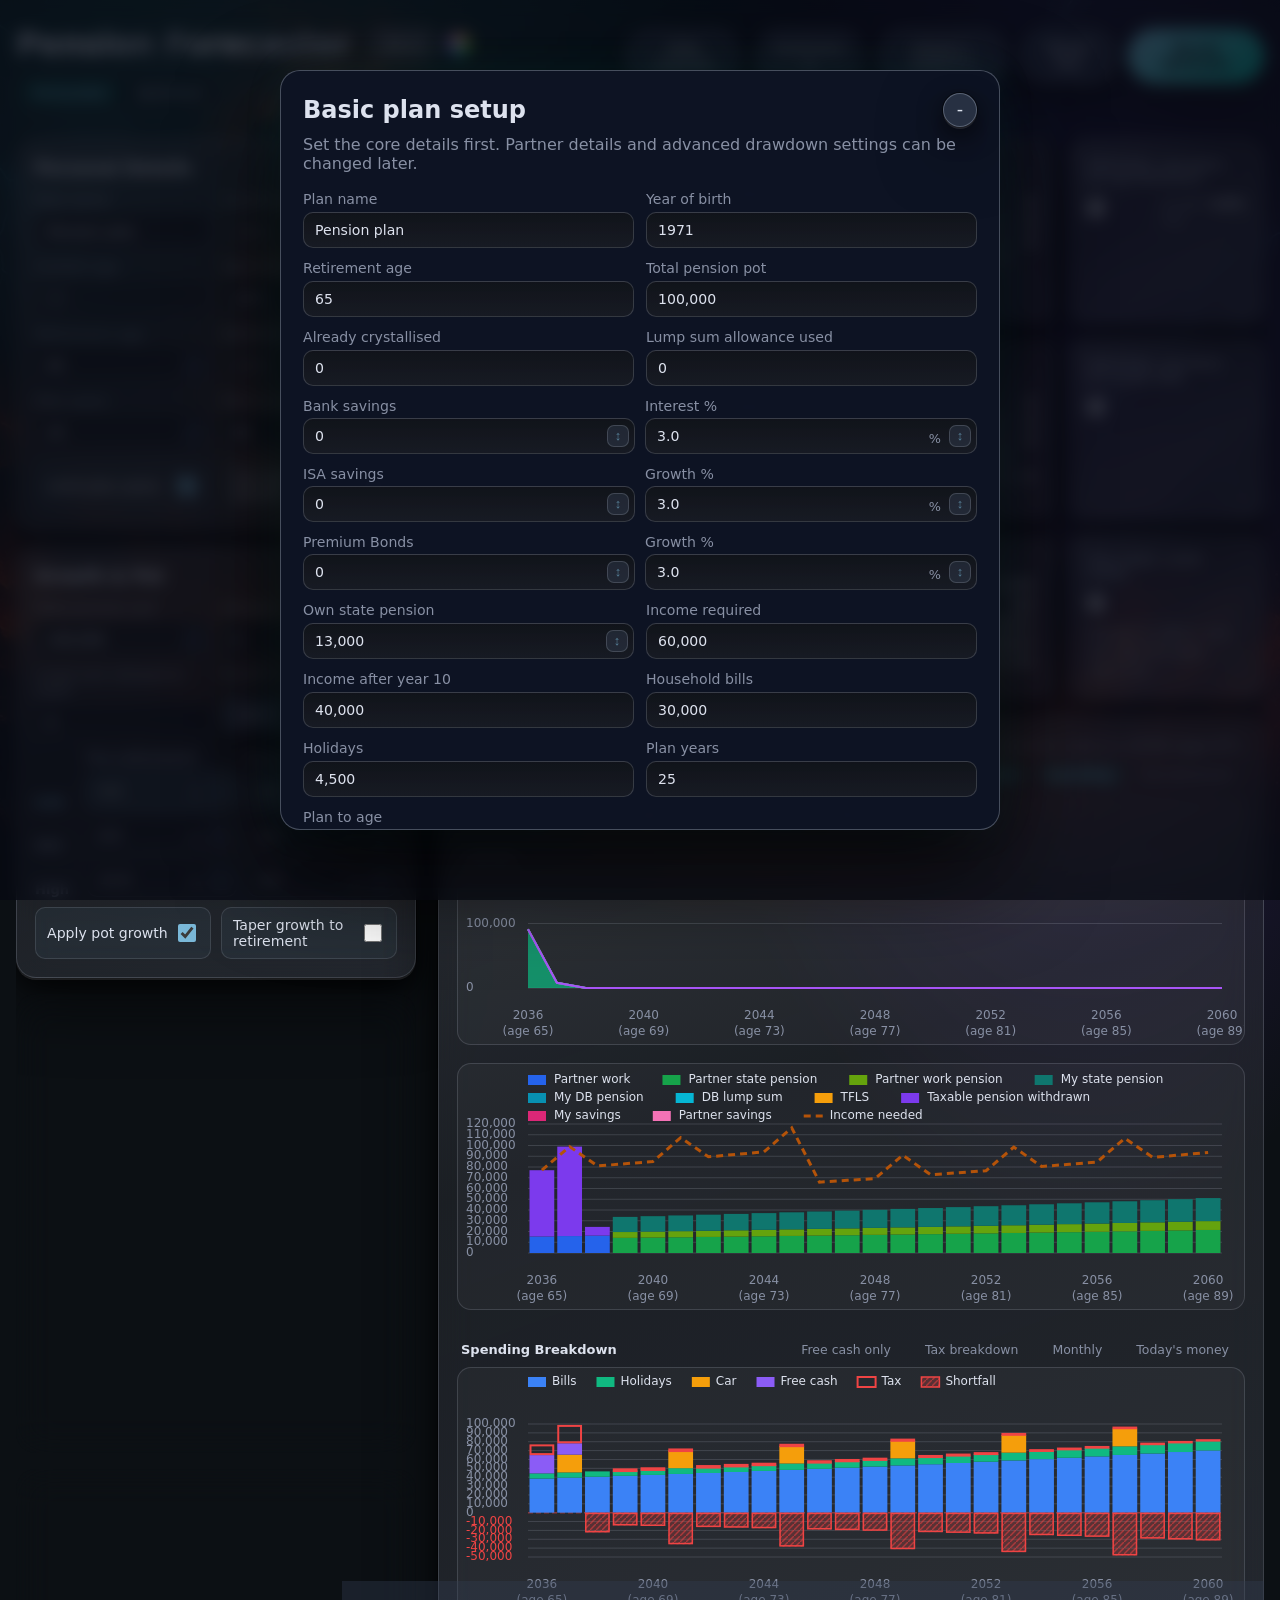
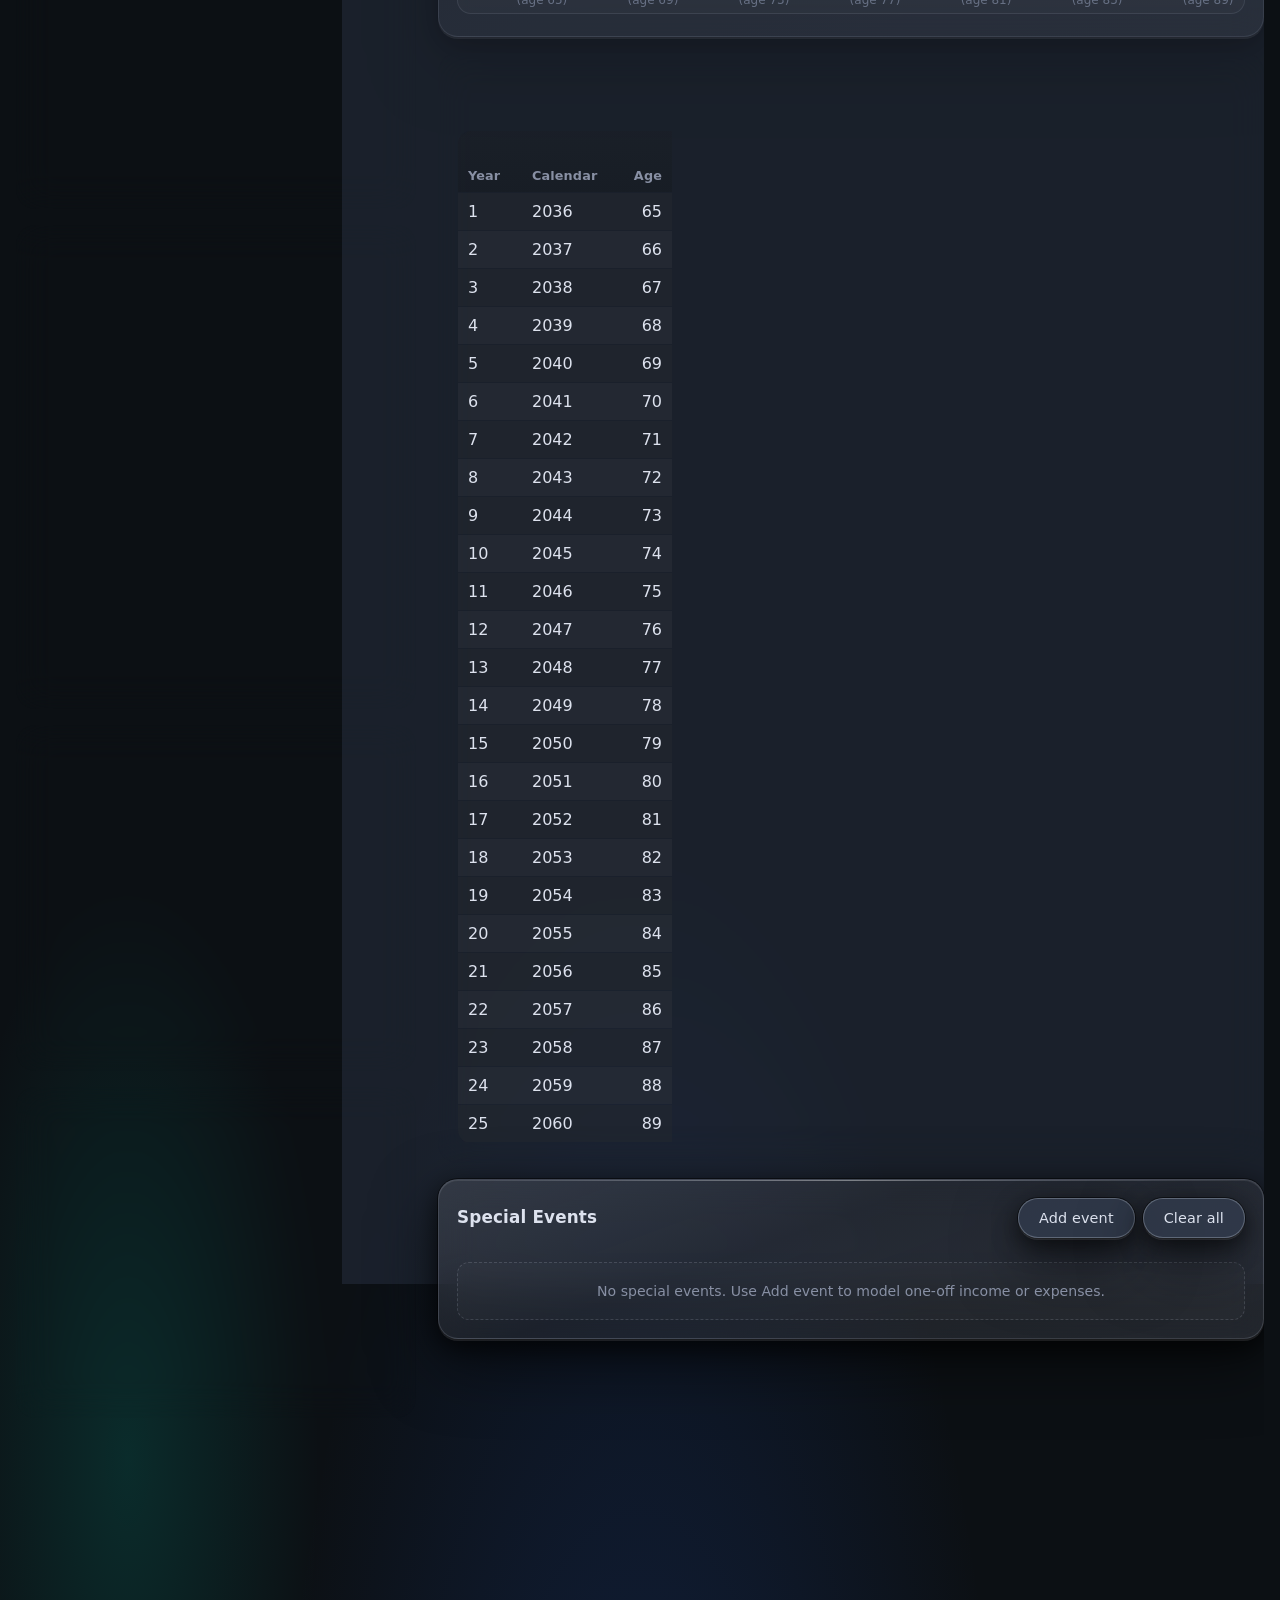
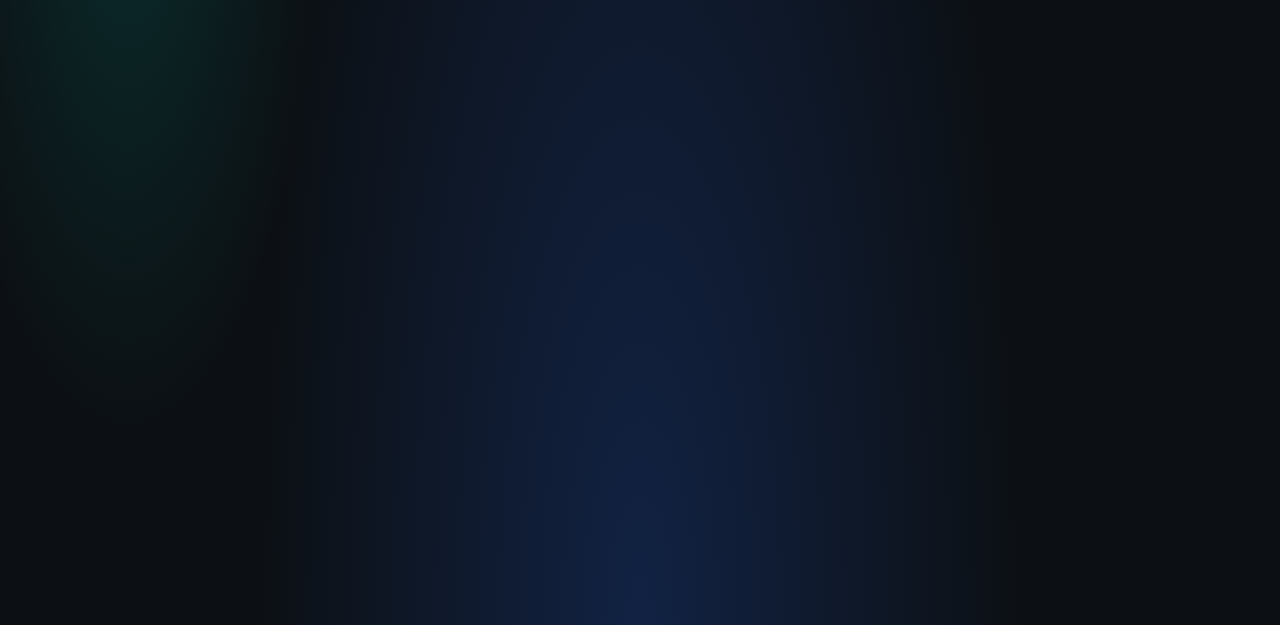
==== commit 6d3c6d62: "commit" ====
--- a/index.html
+++ b/index.html
@@ -14,7 +14,7 @@
           <div class="title-row">
             <h1>Pension Forecaster</h1>
             <div class="version-badge-group">
-              <button id="version-badge" class="version-badge" type="button" aria-label="Show last change date">Version 4.4</button>
+              <button id="version-badge" class="version-badge" type="button" aria-label="Show last change date">v4.5</button>
               <button id="theme-settings-button" class="theme-settings-button" type="button" aria-label="Customise theme" title="Customise theme"></button>
               <div id="theme-panel" class="theme-panel">
                 <p class="theme-panel-title">Theme</p>
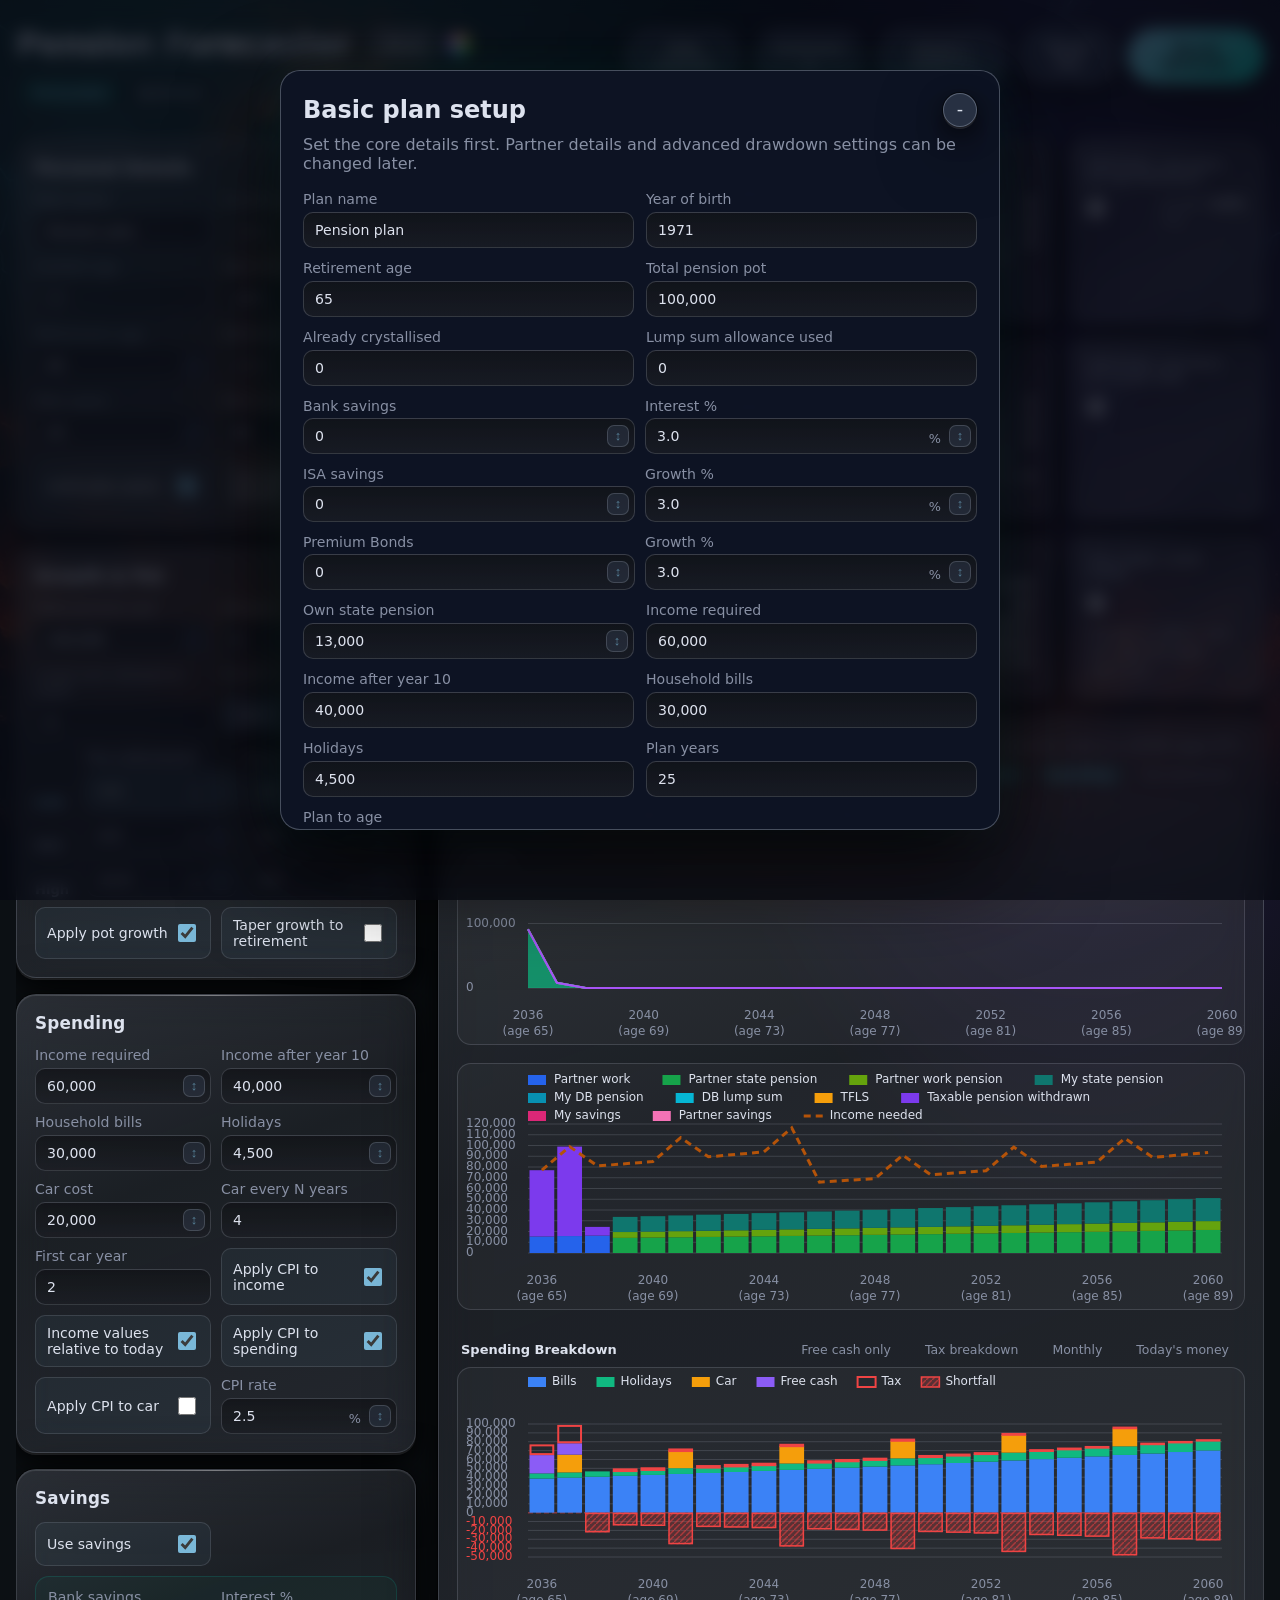
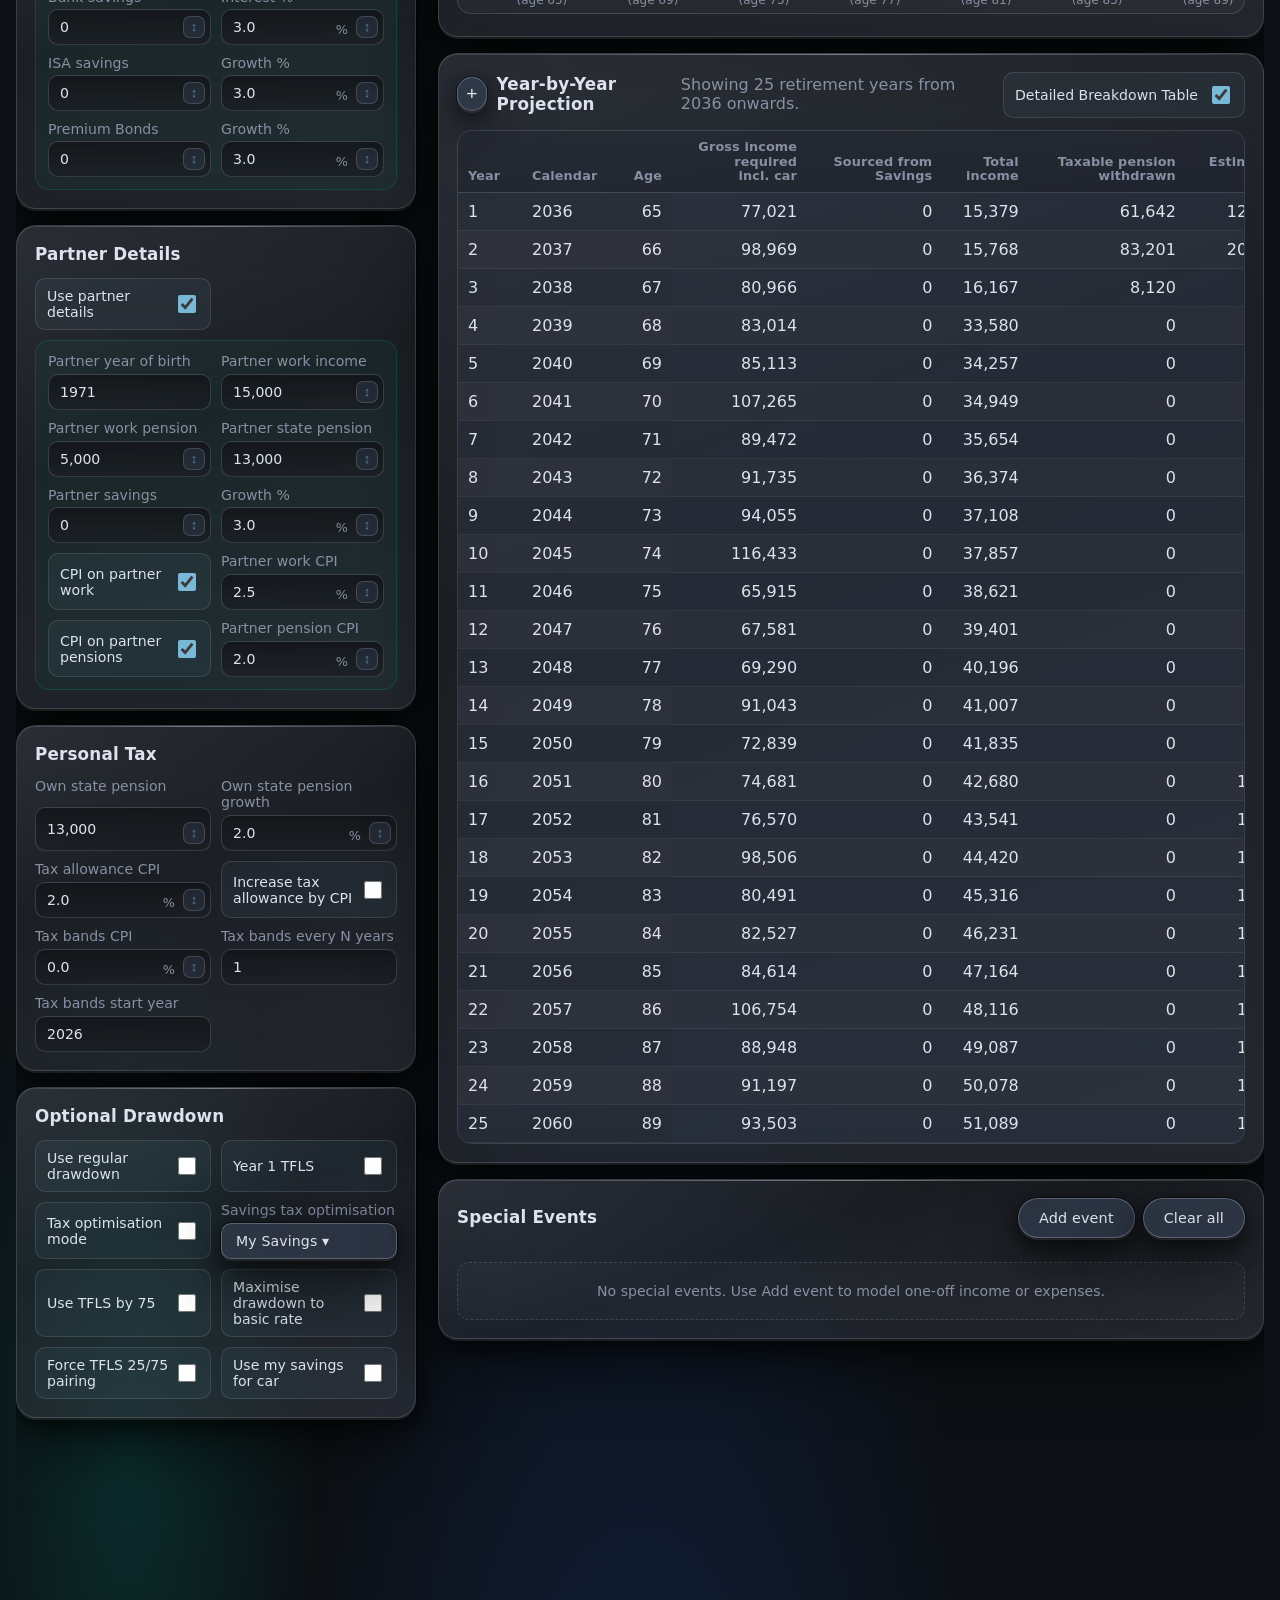
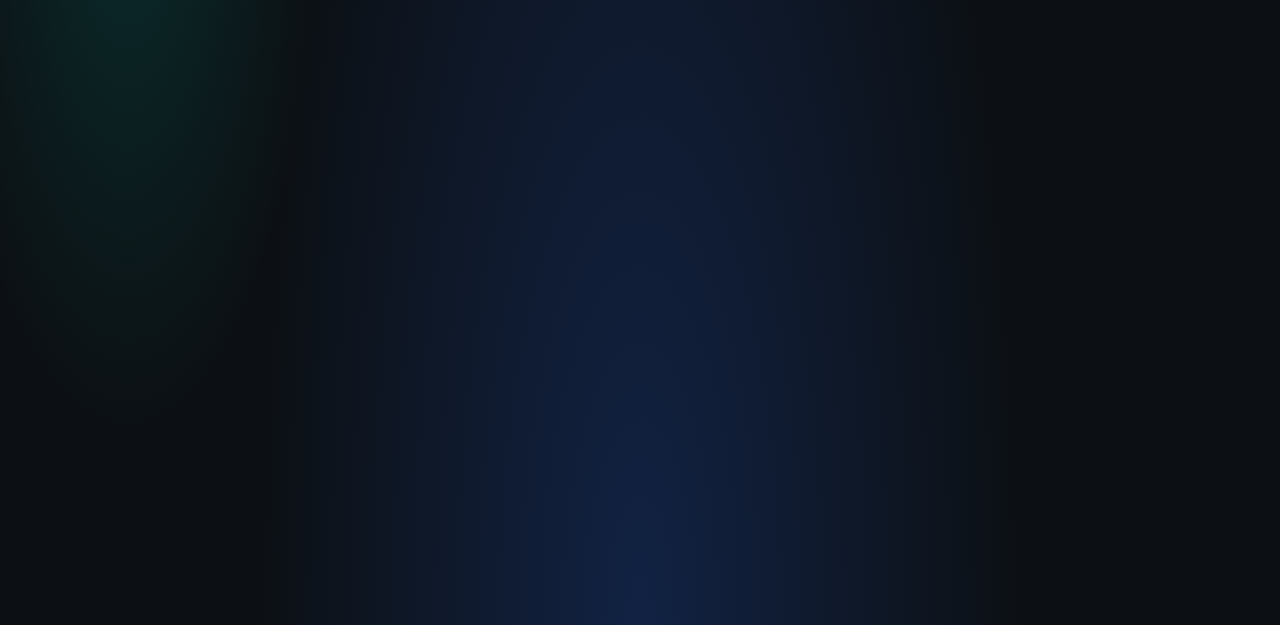
==== commit aa0b2d6d: "Commit 4.6" ====
--- a/index.html
+++ b/index.html
@@ -14,7 +14,7 @@
           <div class="title-row">
             <h1>Pension Forecaster</h1>
             <div class="version-badge-group">
-              <button id="version-badge" class="version-badge" type="button" aria-label="Show last change date">v4.5</button>
+              <button id="version-badge" class="version-badge" type="button" aria-label="Show last change date">v4.6</button>
               <button id="theme-settings-button" class="theme-settings-button" type="button" aria-label="Customise theme" title="Customise theme"></button>
               <div id="theme-panel" class="theme-panel">
                 <p class="theme-panel-title">Theme</p>
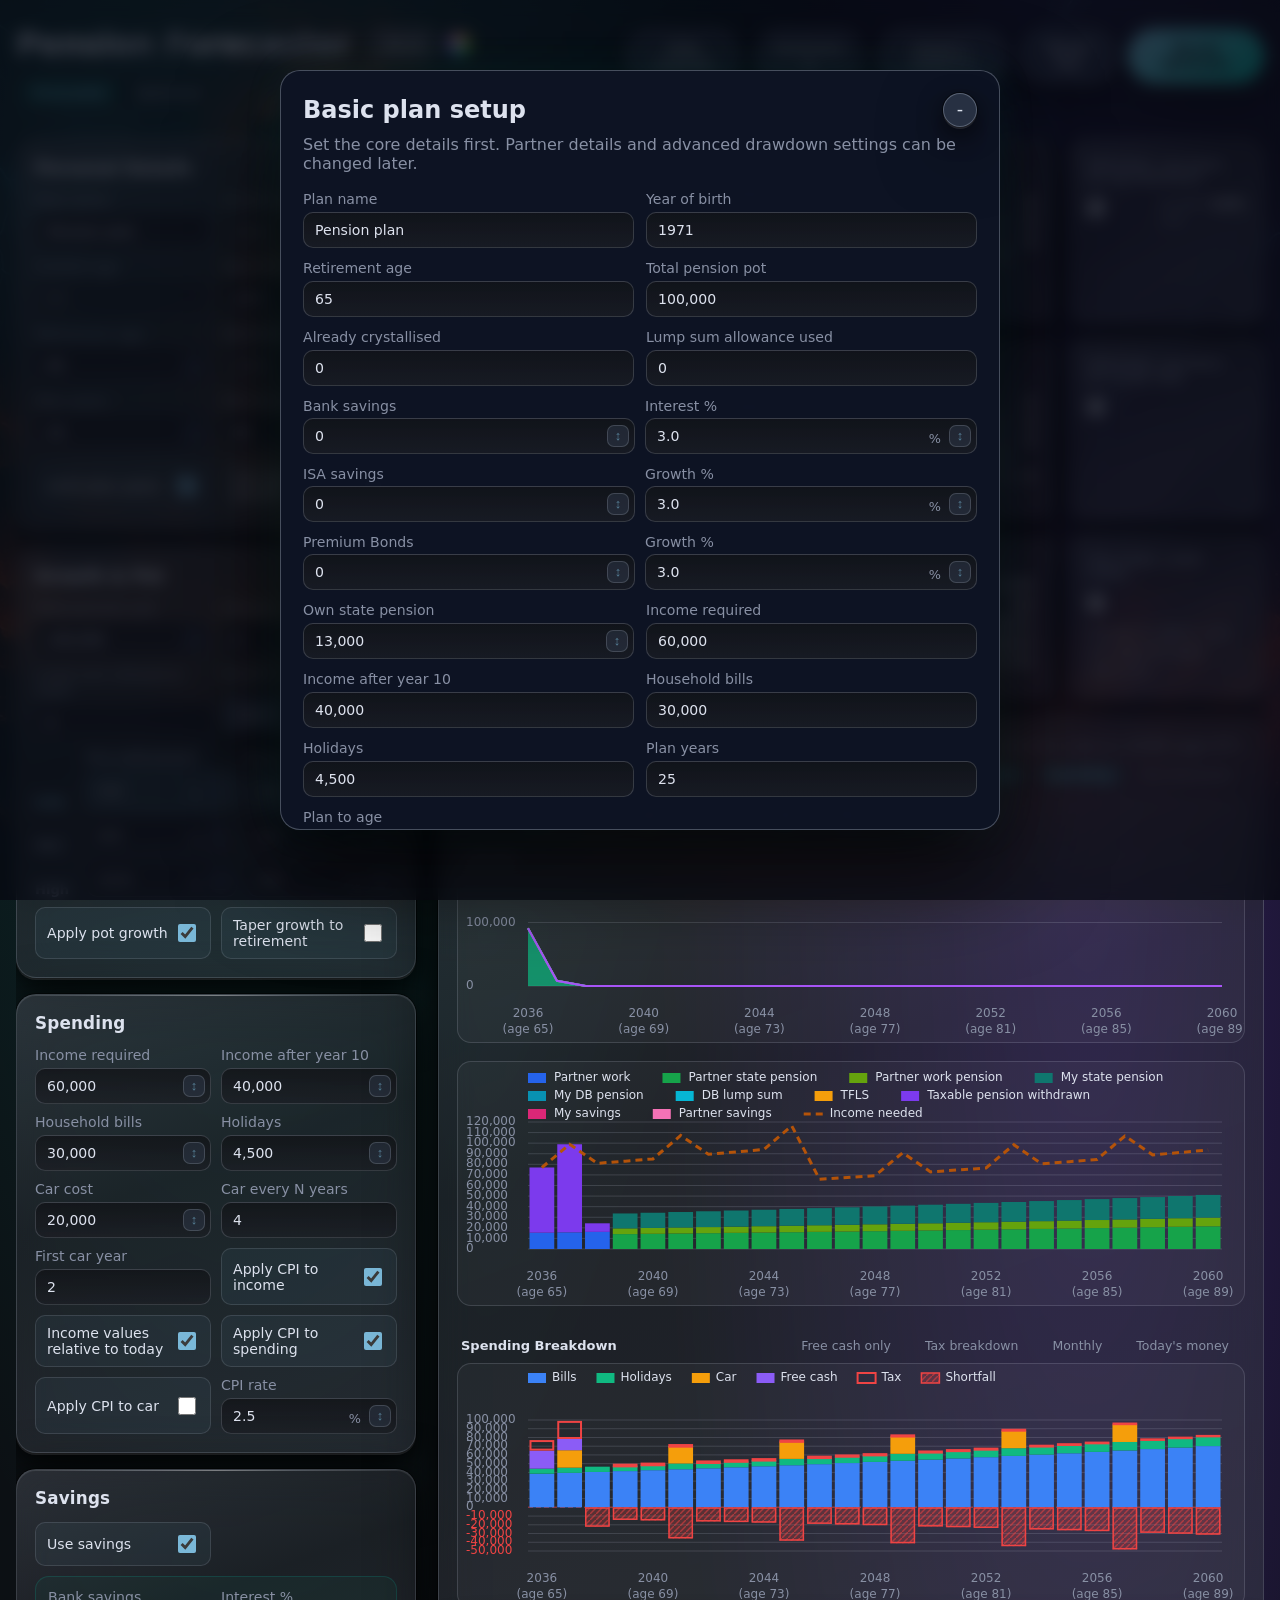
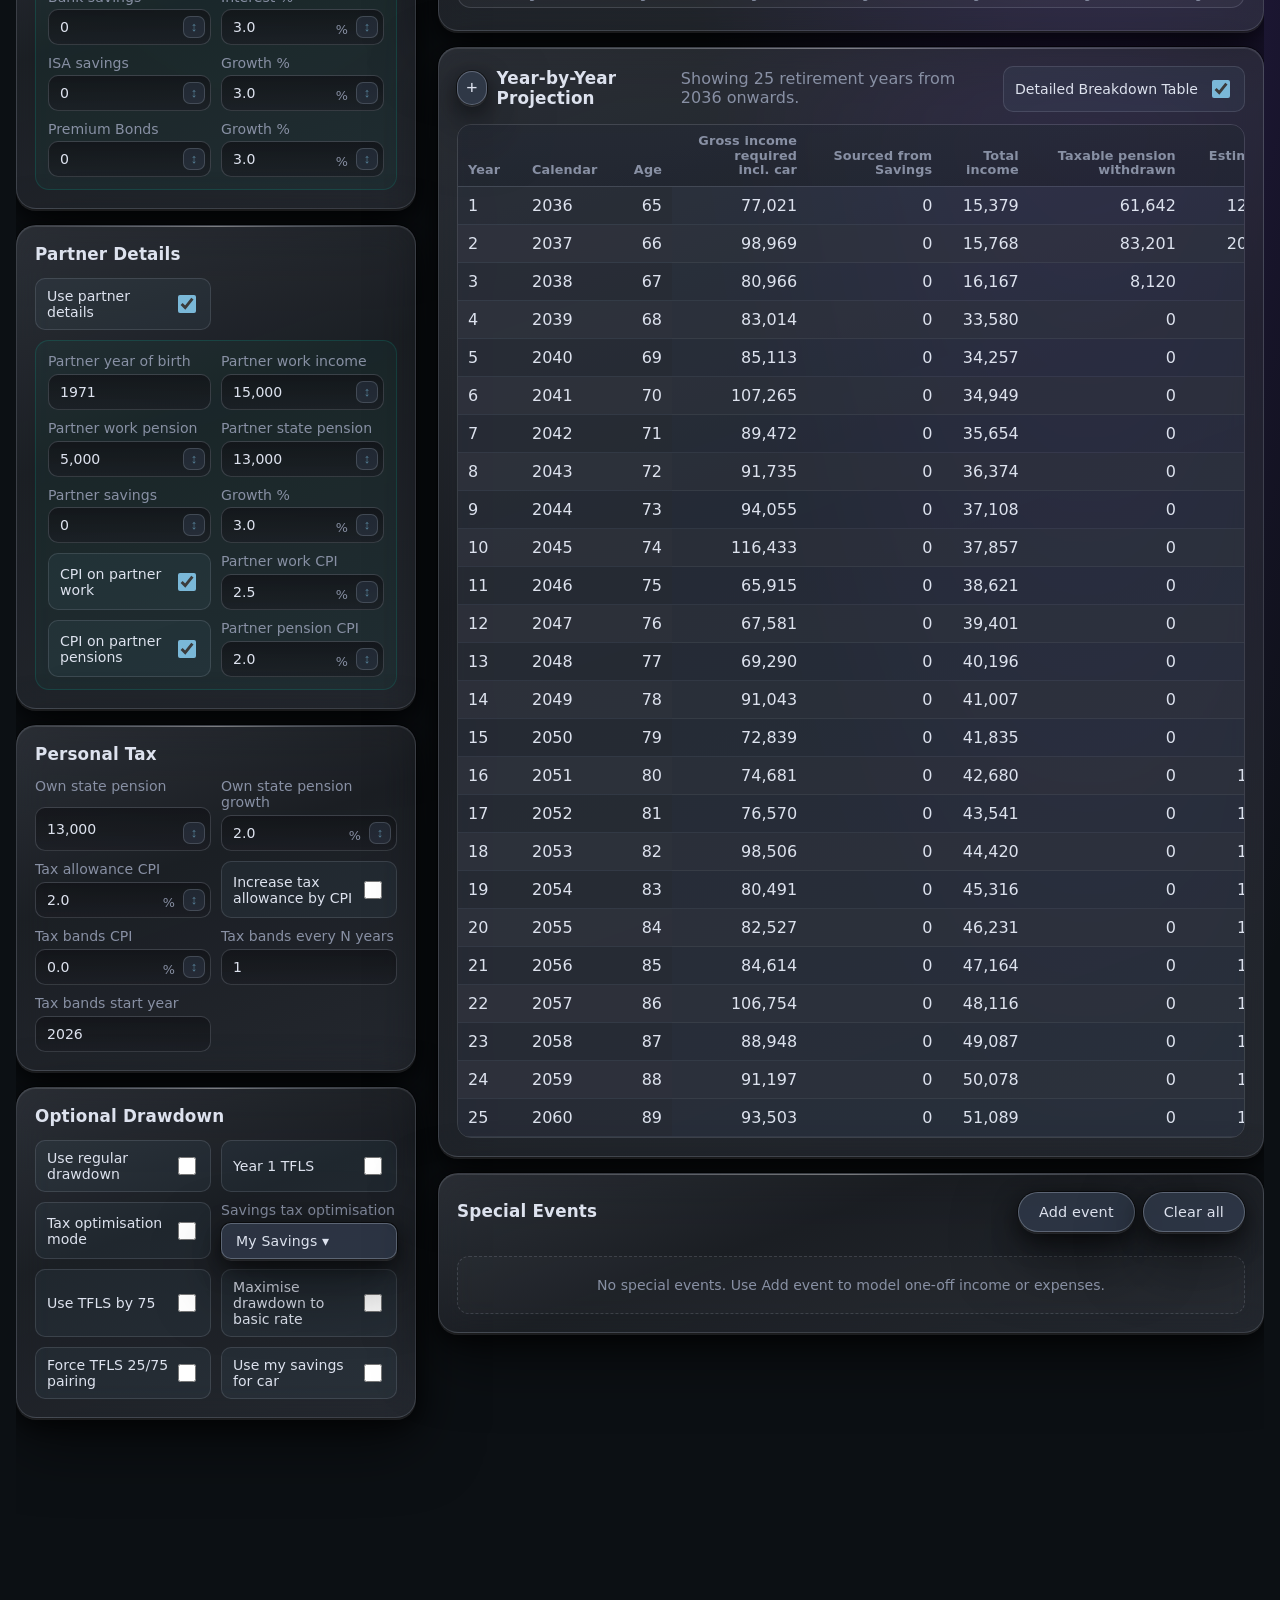
==== commit 1bee980f: "commit" ====
--- a/index.html
+++ b/index.html
@@ -14,7 +14,7 @@
           <div class="title-row">
             <h1>Pension Forecaster</h1>
             <div class="version-badge-group">
-              <button id="version-badge" class="version-badge" type="button" aria-label="Show last change date">v4.6</button>
+              <button id="version-badge" class="version-badge" type="button" aria-label="Show last change date">v4.8</button>
               <button id="theme-settings-button" class="theme-settings-button" type="button" aria-label="Customise theme" title="Customise theme"></button>
               <div id="theme-panel" class="theme-panel">
                 <p class="theme-panel-title">Theme</p>
--- a/mini-core.css
+++ b/mini-core.css
@@ -1023,10 +1023,6 @@
   --card-success-2:rgba(220, 252, 236, 0.94);
 }
 
-html[data-theme="original"] body {
-  font-family: Georgia, "Times New Roman", serif;
-}
-
 html[data-theme="original"] body::before { opacity: 0; }
 
 html[data-theme="original"] body::after {
--- a/styles.css
+++ b/styles.css
@@ -1422,9 +1422,6 @@
   --card-success-2: rgba(220, 252, 236, 0.94);
 }
 
-html[data-theme="original"] body {
-  font-family: Georgia, "Times New Roman", serif;
-}
 
 html[data-theme="original"] body::before {
   opacity: 0;
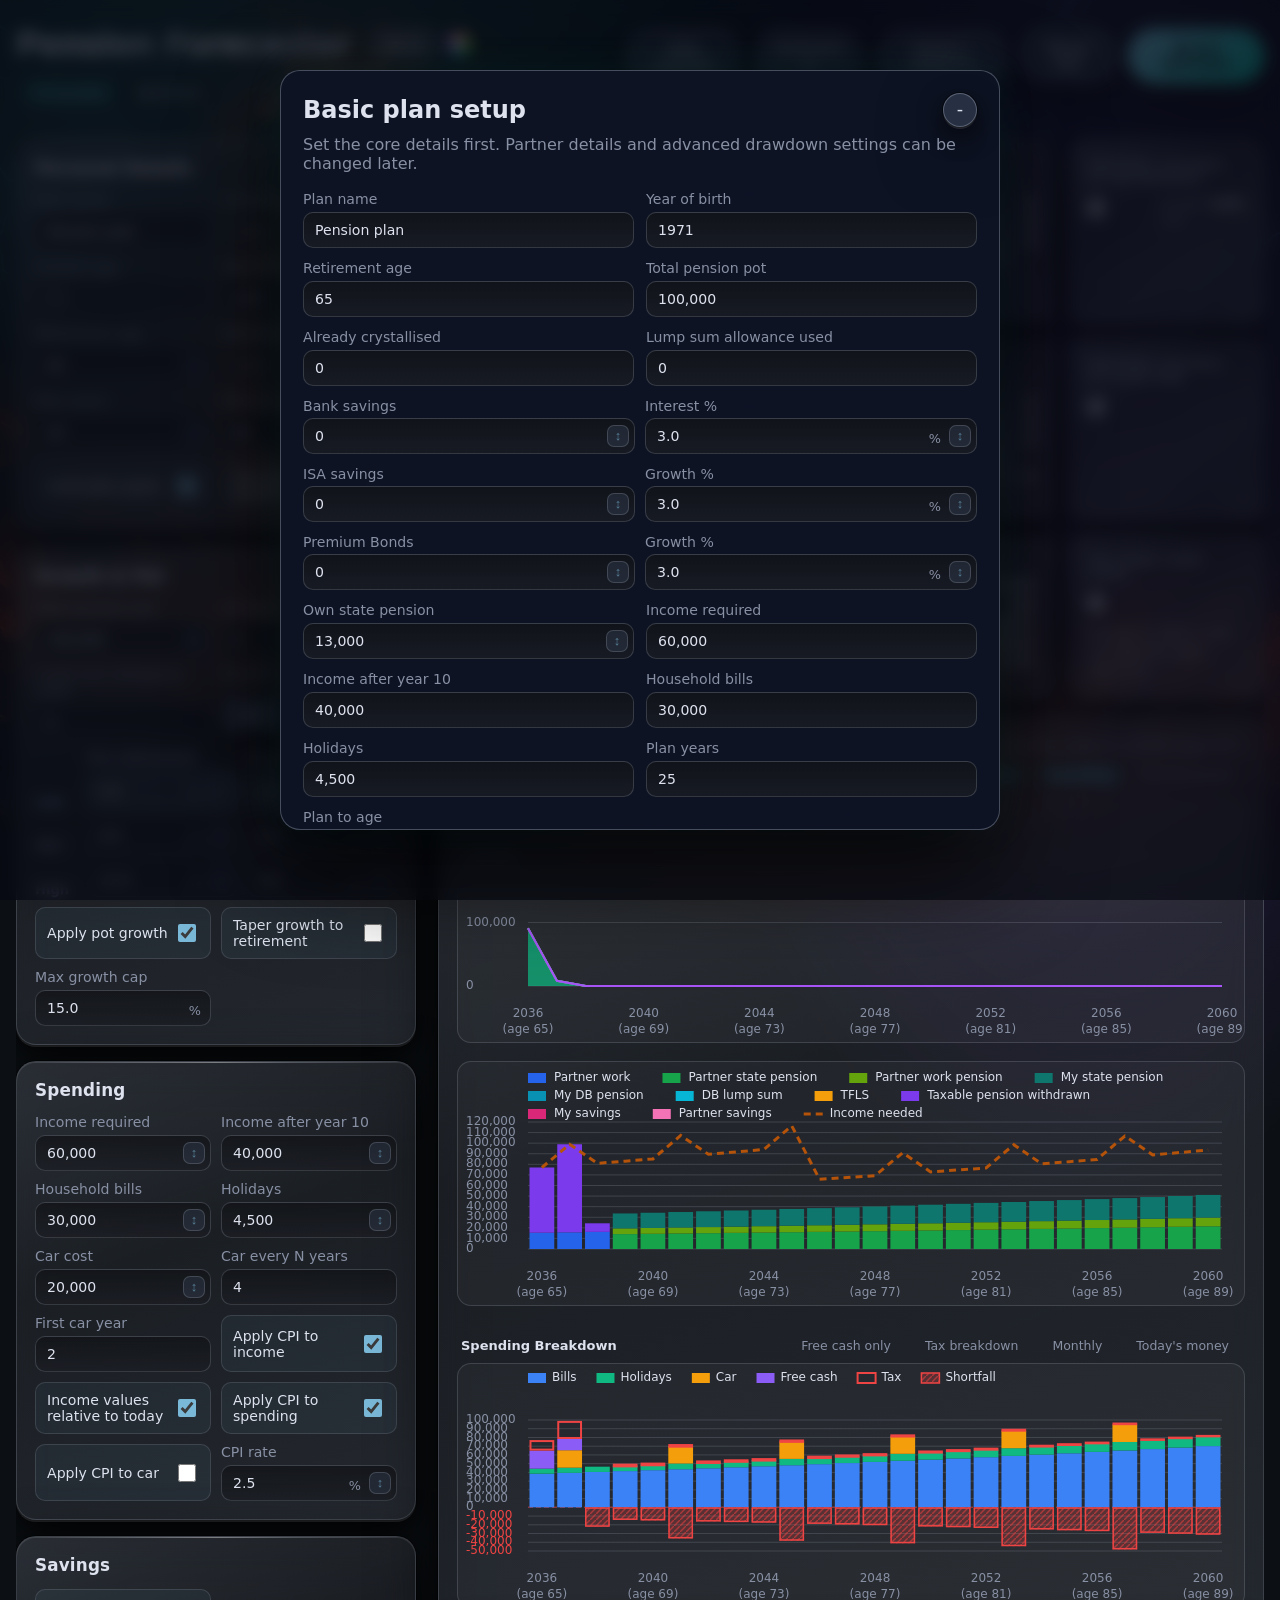
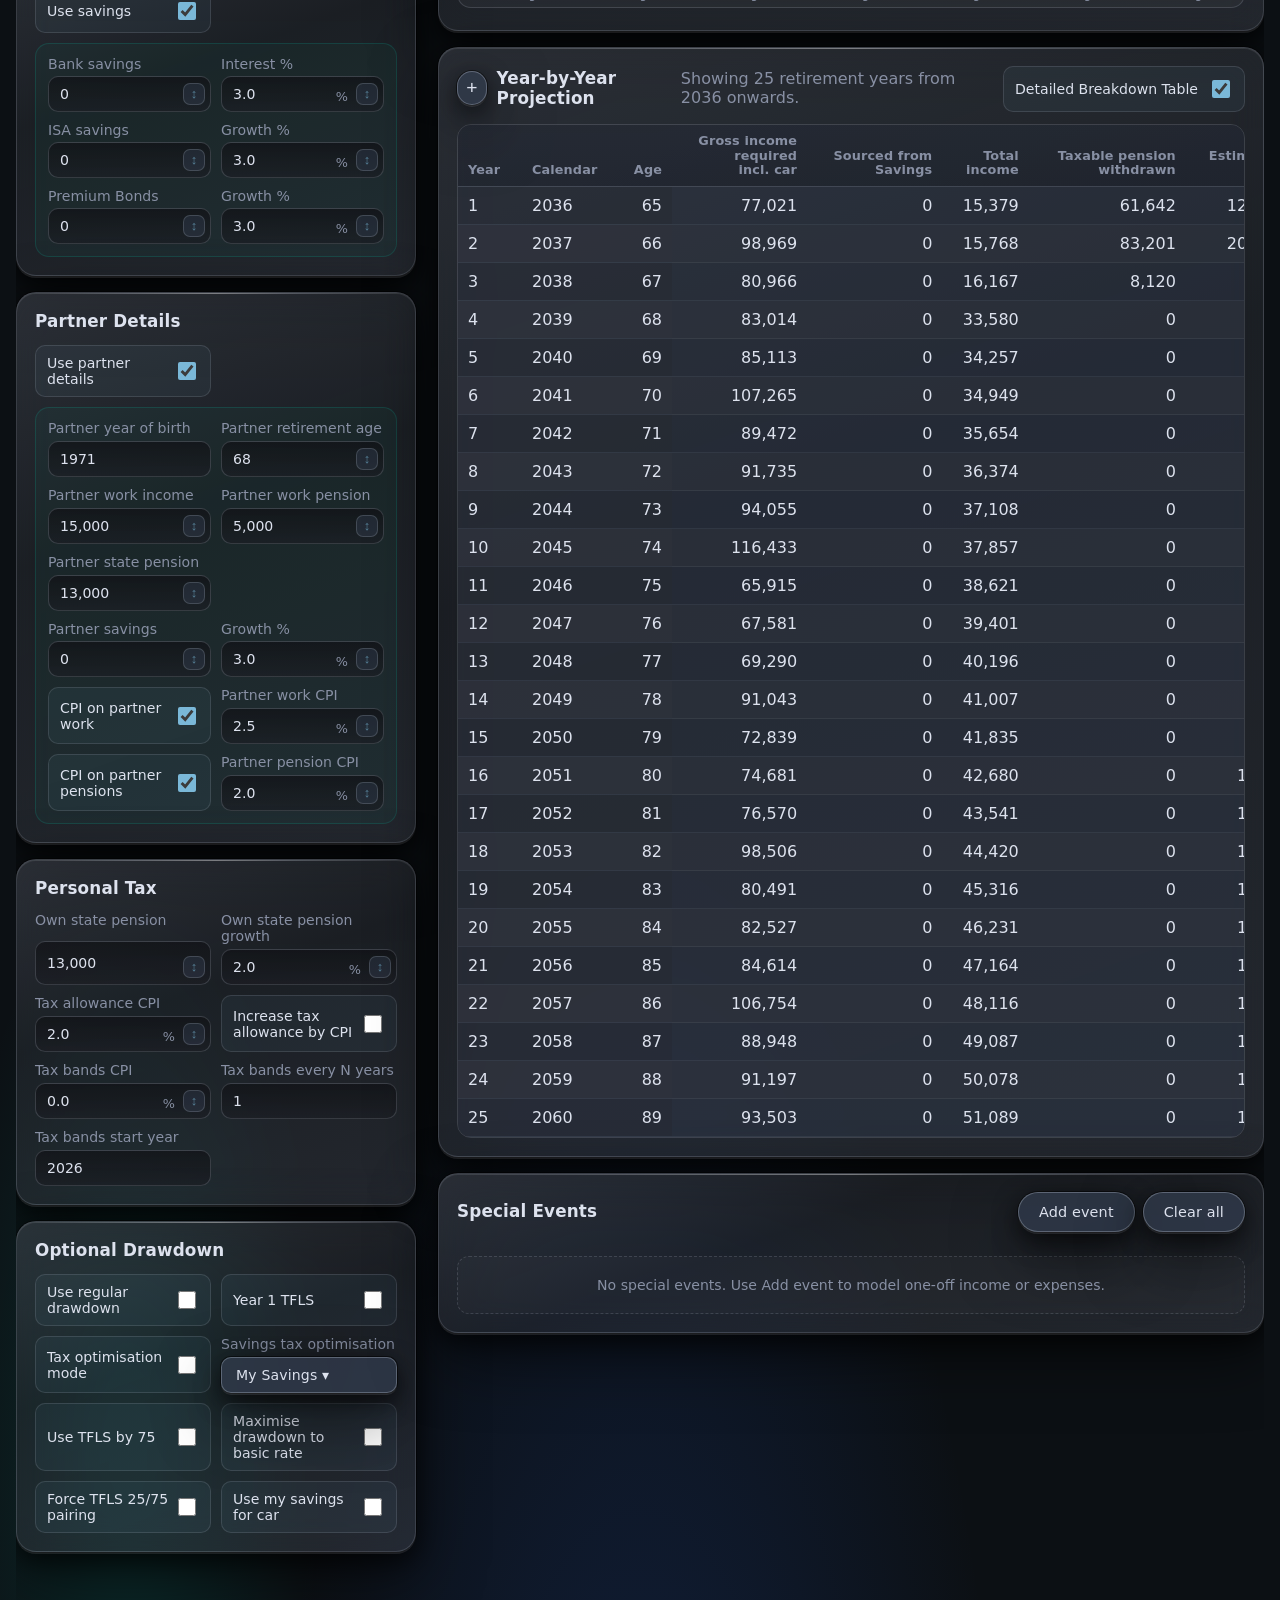
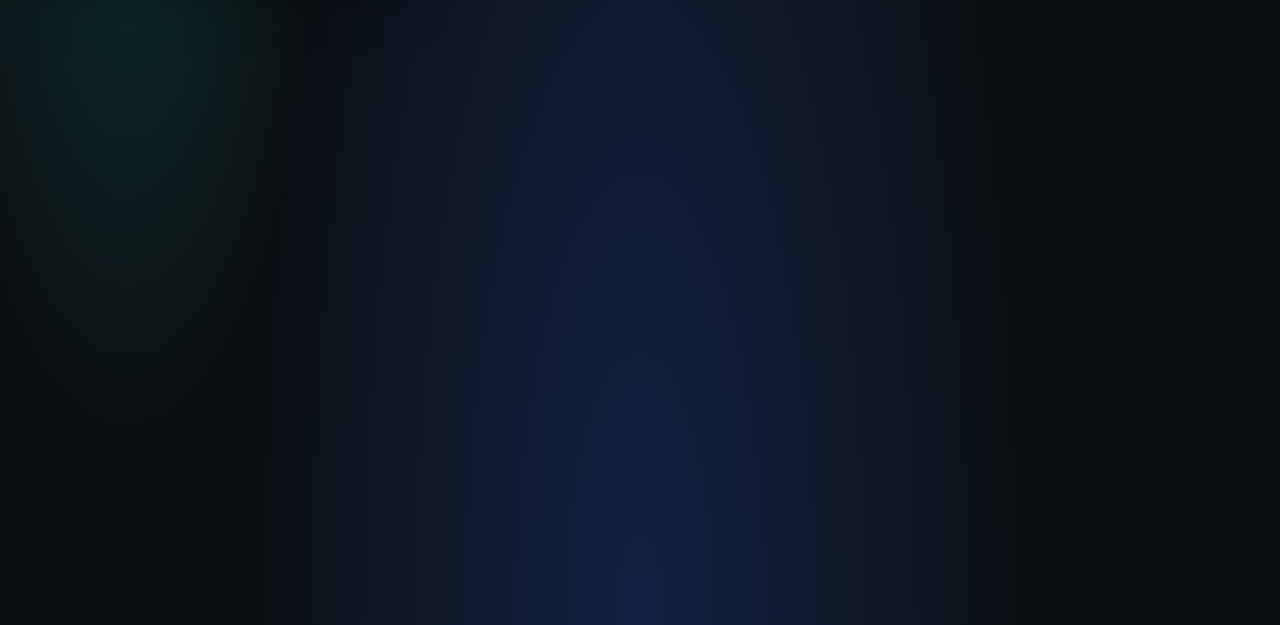
==== commit 78d9306e: "commit" ====
--- a/index.html
+++ b/index.html
@@ -14,7 +14,7 @@
           <div class="title-row">
             <h1>Pension Forecaster</h1>
             <div class="version-badge-group">
-              <button id="version-badge" class="version-badge" type="button" aria-label="Show last change date">v4.8</button>
+              <button id="version-badge" class="version-badge" type="button" aria-label="Show last change date">v4.9</button>
               <button id="theme-settings-button" class="theme-settings-button" type="button" aria-label="Customise theme" title="Customise theme"></button>
               <div id="theme-panel" class="theme-panel">
                 <p class="theme-panel-title">Theme</p>
@@ -192,6 +192,7 @@
               </div>
               <label class="toggle"><span>Apply pot growth</span><input data-field="applyPotGrowth" type="checkbox" /></label>
               <label class="toggle"><span>Taper growth to retirement</span><input data-field="taperPreRetirementGrowth" type="checkbox" /></label>
+              <label><span>Max growth cap</span><input data-field="maxGrowthRate" data-format="percent-1" type="number" step="0.1" /></label>
             </div>
           </section>
 
@@ -240,6 +241,7 @@
               <label class="toggle"><span>Use partner details</span><input data-field="partnerDetailsEnabled" type="checkbox" /></label>
               <div id="partner-detail-fields" class="optional-field-group">
                 <label><span>Partner year of birth</span><input data-field="partnerBirthYear" type="number" step="1" /></label>
+                <label class="income-slider-field"><span>Partner retirement age</span><input data-field="partnerRetirementAge" type="number" step="1" /><button class="income-popup-btn" type="button" data-for="partnerRetirementAge" aria-label="Quick slider for partner retirement age">↕</button></label>
                 <label class="income-slider-field"><span>Partner work income</span><input data-field="partnerWorkIncome" type="number" step="1000" /><button class="income-popup-btn" type="button" data-for="partnerWorkIncome" aria-label="Quick slider for partner work income">↕</button></label>
                 <label class="income-slider-field"><span>Partner work pension</span><input data-field="partnerWorkPension" type="number" step="1000" /><button class="income-popup-btn" type="button" data-for="partnerWorkPension" aria-label="Quick slider for partner work pension">↕</button></label>
                 <label class="income-slider-field"><span>Partner state pension</span><input data-field="partnerStatePension" type="number" step="1000" /><button class="income-popup-btn" type="button" data-for="partnerStatePension" aria-label="Quick slider for partner state pension">↕</button></label>
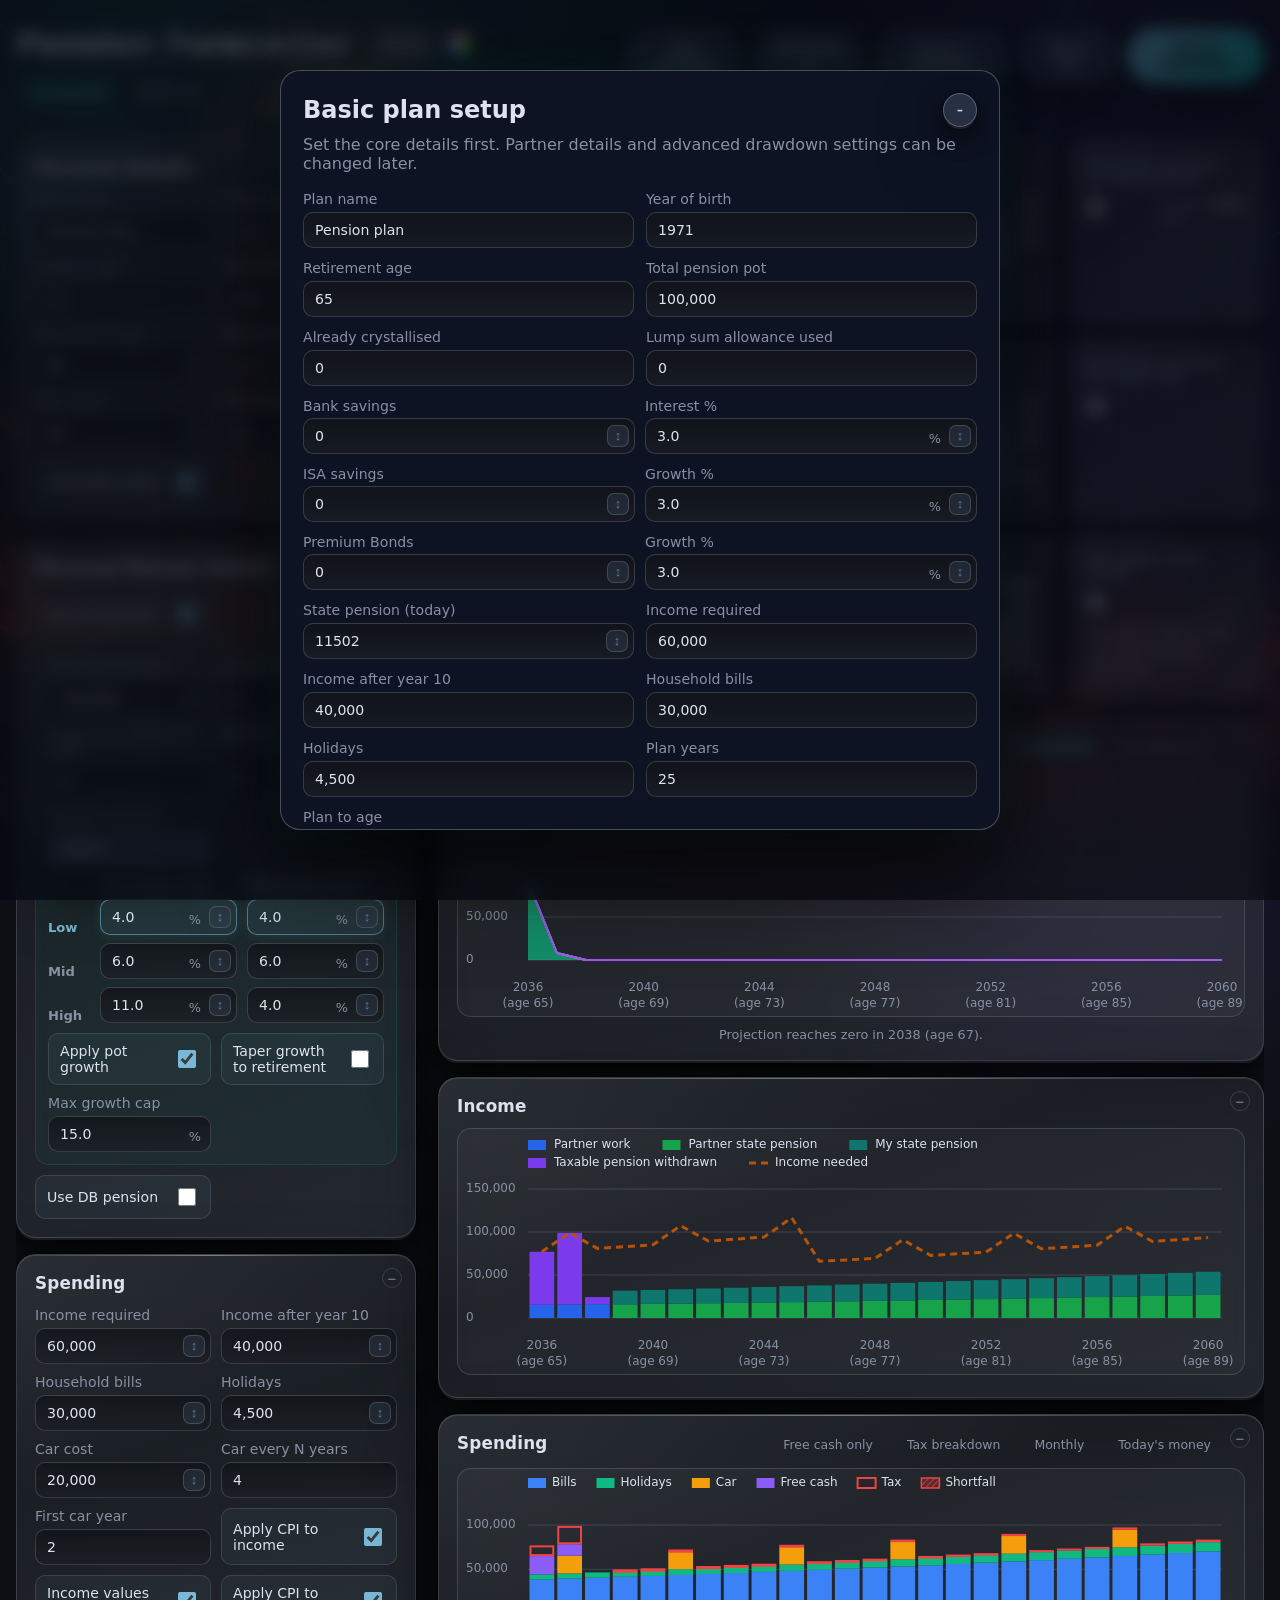
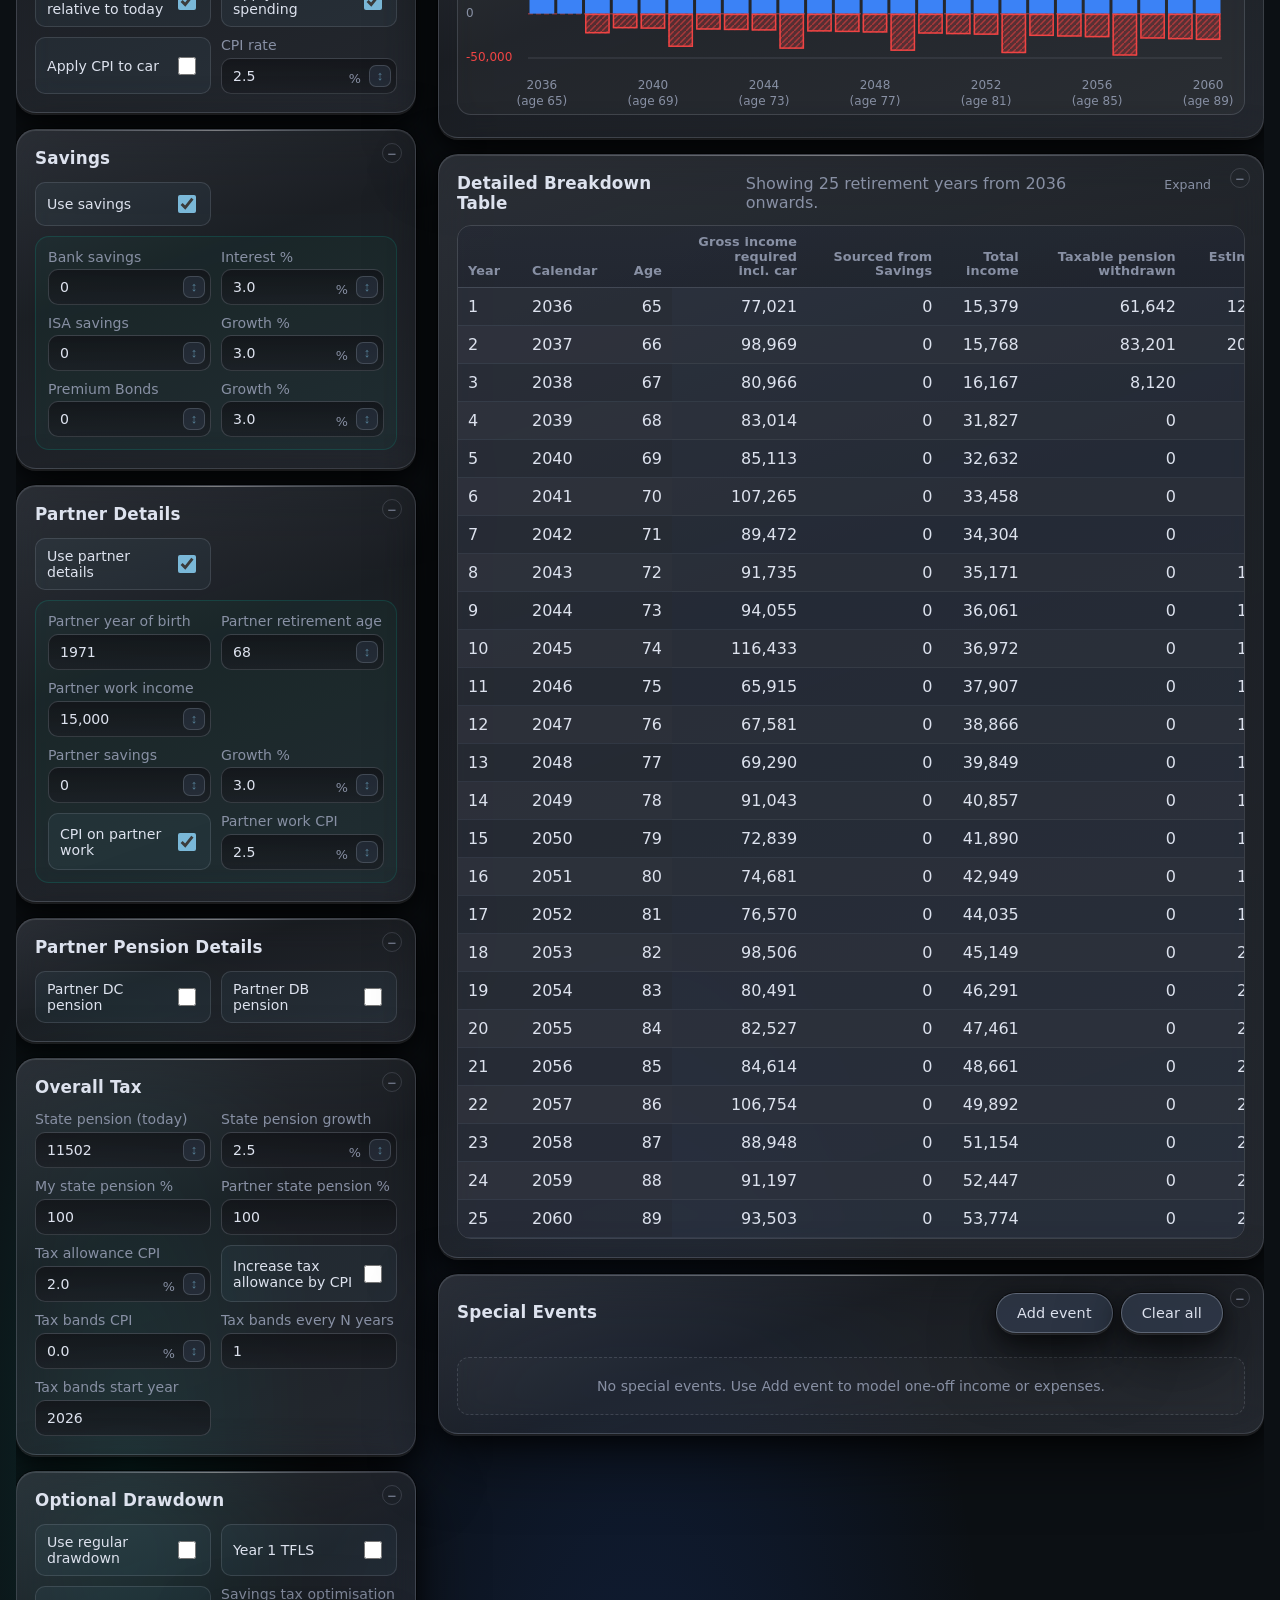
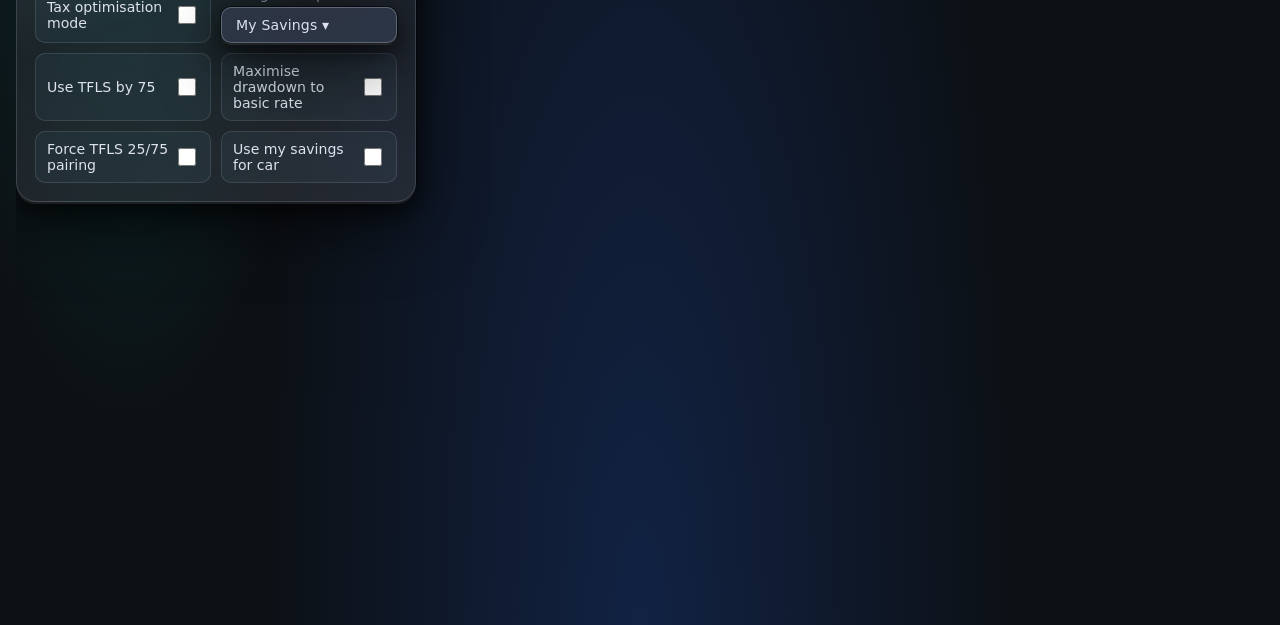
==== commit 7c1cddfd: "commit" ====
--- a/index.html
+++ b/index.html
@@ -14,7 +14,7 @@
           <div class="title-row">
             <h1>Pension Forecaster</h1>
             <div class="version-badge-group">
-              <button id="version-badge" class="version-badge" type="button" aria-label="Show last change date">v4.9</button>
+              <button id="version-badge" class="version-badge" type="button" aria-label="Show last change date">v5.0</button>
               <button id="theme-settings-button" class="theme-settings-button" type="button" aria-label="Customise theme" title="Customise theme"></button>
               <div id="theme-panel" class="theme-panel">
                 <p class="theme-panel-title">Theme</p>
@@ -148,7 +148,48 @@
               <label class="income-slider-field"><span>Plan years</span><input data-field="planYears" type="number" step="1" /><button class="income-popup-btn" type="button" data-for="planYears" aria-label="Quick slider for plan years">↕</button></label>
               <label class="income-slider-field"><span>Plan to age</span><input data-field="planToAge" type="number" step="1" /><button class="income-popup-btn" type="button" data-for="planToAge" aria-label="Quick slider for plan to age">↕</button></label>
               <label class="toggle"><span>Limit plan years</span><input data-field="limitPlanYears" type="checkbox" /></label>
-              <label class="toggle"><span>Use defined benefits</span><input data-field="definedBenefitEnabled" type="checkbox" /></label>
+            </div>
+          </section>
+
+          <section class="panel">
+            <h2>Personal Pension Details</h2>
+            <div class="field-grid">
+              <label class="toggle"><span>Use DC pension</span><input data-field="myPensionEnabled" type="checkbox" /></label>
+              <div id="my-pension-fields" class="optional-field-group">
+                <label class="income-slider-field"><span>Total pension pot</span><input data-field="currentPot" type="number" step="1000" /><button class="income-popup-btn" type="button" data-for="currentPot" aria-label="Quick slider for total pension pot">↕</button></label>
+                <label><span>Already crystallised</span><input data-field="currentCrystallisedPot" type="number" step="1000" /></label>
+                <label><span>Lump sum allowance used</span><input data-field="lumpSumAllowanceUsed" type="number" step="1000" /></label>
+                <label class="income-slider-field"><span>Monthly contribution</span><input data-field="personalMonthlyContribution" type="number" step="50" /><button class="income-popup-btn" type="button" data-for="personalMonthlyContribution" aria-label="Quick slider for monthly contribution">↕</button></label>
+                <label class="scenario-label">
+                  <span>Growth scenario</span>
+                  <div class="io-menu-wrap">
+                    <button id="scenario-button" class="button secondary scenario-button" type="button">Mid ▾</button>
+                    <div class="io-menu-dropdown" id="scenario-dropdown" hidden>
+                      <button class="io-menu-item scenario-option" type="button" data-value="1">Low</button>
+                      <button class="io-menu-item scenario-option" type="button" data-value="2">Mid</button>
+                      <button class="io-menu-item scenario-option" type="button" data-value="3">High</button>
+                    </div>
+                  </div>
+                </label>
+                <div class="growth-rate-grid">
+                  <p></p>
+                  <p>Pre-retirement</p>
+                  <p>Post-retirement</p>
+                  <p data-growth-scenario="1">Low</p>
+                  <label class="income-slider-field" data-growth-scenario="1"><span>Low pre-retirement</span><input data-field="growthLow" data-format="percent-1" type="number" step="0.1" /><button class="income-popup-btn" type="button" data-for="growthLow" aria-label="Quick slider">↕</button></label>
+                  <label class="income-slider-field" data-growth-scenario="1"><span>Low post-retirement</span><input data-field="postRetirementGrowthLow" data-format="percent-1" type="number" step="0.1" /><button class="income-popup-btn" type="button" data-for="postRetirementGrowthLow" aria-label="Quick slider">↕</button></label>
+                  <p data-growth-scenario="2">Mid</p>
+                  <label class="income-slider-field" data-growth-scenario="2"><span>Mid pre-retirement</span><input data-field="growthMid" data-format="percent-1" type="number" step="0.1" /><button class="income-popup-btn" type="button" data-for="growthMid" aria-label="Quick slider">↕</button></label>
+                  <label class="income-slider-field" data-growth-scenario="2"><span>Mid post-retirement</span><input data-field="postRetirementGrowthMid" data-format="percent-1" type="number" step="0.1" /><button class="income-popup-btn" type="button" data-for="postRetirementGrowthMid" aria-label="Quick slider">↕</button></label>
+                  <p data-growth-scenario="3">High</p>
+                  <label class="income-slider-field" data-growth-scenario="3"><span>High pre-retirement</span><input data-field="growthHigh" data-format="percent-1" type="number" step="0.1" /><button class="income-popup-btn" type="button" data-for="growthHigh" aria-label="Quick slider">↕</button></label>
+                  <label class="income-slider-field" data-growth-scenario="3"><span>High post-retirement</span><input data-field="postRetirementGrowthHigh" data-format="percent-1" type="number" step="0.1" /><button class="income-popup-btn" type="button" data-for="postRetirementGrowthHigh" aria-label="Quick slider">↕</button></label>
+                </div>
+                <label class="toggle"><span>Apply pot growth</span><input data-field="applyPotGrowth" type="checkbox" /></label>
+                <label class="toggle"><span>Taper growth to retirement</span><input data-field="taperPreRetirementGrowth" type="checkbox" /></label>
+                <label><span>Max growth cap</span><input data-field="maxGrowthRate" data-format="percent-1" type="number" step="0.1" /></label>
+              </div>
+              <label class="toggle"><span>Use DB pension</span><input data-field="definedBenefitEnabled" type="checkbox" /></label>
               <div id="defined-benefit-fields" class="optional-field-group" hidden>
                 <label><span>DB start year</span><input data-field="definedBenefitStartYear" type="number" step="1" /></label>
                 <label><span>DB initial lump sum</span><input data-field="definedBenefitInitialLumpSum" type="number" step="1000" /></label>
@@ -156,43 +197,6 @@
                 <label><span>DB max years</span><input data-field="definedBenefitMaxYears" type="number" step="1" min="1" /></label>
                 <label class="income-slider-field"><span>DB growth rate</span><input data-field="definedBenefitGrowthRate" data-format="percent-1" type="number" step="0.1" /><button class="income-popup-btn" type="button" data-for="definedBenefitGrowthRate" aria-label="Quick slider for DB growth rate">↕</button></label>
               </div>
-            </div>
-          </section>
-
-          <section class="panel">
-            <h2>Growth & Pot</h2>
-            <div class="field-grid">
-              <label class="income-slider-field"><span>Total pension pot</span><input data-field="currentPot" type="number" step="1000" /><button class="income-popup-btn" type="button" data-for="currentPot" aria-label="Quick slider for total pension pot">↕</button></label>
-              <label><span>Already crystallised</span><input data-field="currentCrystallisedPot" type="number" step="1000" /></label>
-              <label><span>Lump sum allowance used</span><input data-field="lumpSumAllowanceUsed" type="number" step="1000" /></label>
-              <label class="scenario-label">
-                <span>Growth scenario</span>
-                <div class="io-menu-wrap">
-                  <button id="scenario-button" class="button secondary scenario-button" type="button">Mid ▾</button>
-                  <div class="io-menu-dropdown" id="scenario-dropdown" hidden>
-                    <button class="io-menu-item scenario-option" type="button" data-value="1">Low</button>
-                    <button class="io-menu-item scenario-option" type="button" data-value="2">Mid</button>
-                    <button class="io-menu-item scenario-option" type="button" data-value="3">High</button>
-                  </div>
-                </div>
-              </label>
-              <div class="growth-rate-grid">
-                <p></p>
-                <p>Pre-retirement</p>
-                <p>Post-retirement</p>
-                <p data-growth-scenario="1">Low</p>
-                <label class="income-slider-field" data-growth-scenario="1"><span>Low pre-retirement</span><input data-field="growthLow" data-format="percent-1" type="number" step="0.1" /><button class="income-popup-btn" type="button" data-for="growthLow" aria-label="Quick slider">↕</button></label>
-                <label class="income-slider-field" data-growth-scenario="1"><span>Low post-retirement</span><input data-field="postRetirementGrowthLow" data-format="percent-1" type="number" step="0.1" /><button class="income-popup-btn" type="button" data-for="postRetirementGrowthLow" aria-label="Quick slider">↕</button></label>
-                <p data-growth-scenario="2">Mid</p>
-                <label class="income-slider-field" data-growth-scenario="2"><span>Mid pre-retirement</span><input data-field="growthMid" data-format="percent-1" type="number" step="0.1" /><button class="income-popup-btn" type="button" data-for="growthMid" aria-label="Quick slider">↕</button></label>
-                <label class="income-slider-field" data-growth-scenario="2"><span>Mid post-retirement</span><input data-field="postRetirementGrowthMid" data-format="percent-1" type="number" step="0.1" /><button class="income-popup-btn" type="button" data-for="postRetirementGrowthMid" aria-label="Quick slider">↕</button></label>
-                <p data-growth-scenario="3">High</p>
-                <label class="income-slider-field" data-growth-scenario="3"><span>High pre-retirement</span><input data-field="growthHigh" data-format="percent-1" type="number" step="0.1" /><button class="income-popup-btn" type="button" data-for="growthHigh" aria-label="Quick slider">↕</button></label>
-                <label class="income-slider-field" data-growth-scenario="3"><span>High post-retirement</span><input data-field="postRetirementGrowthHigh" data-format="percent-1" type="number" step="0.1" /><button class="income-popup-btn" type="button" data-for="postRetirementGrowthHigh" aria-label="Quick slider">↕</button></label>
-              </div>
-              <label class="toggle"><span>Apply pot growth</span><input data-field="applyPotGrowth" type="checkbox" /></label>
-              <label class="toggle"><span>Taper growth to retirement</span><input data-field="taperPreRetirementGrowth" type="checkbox" /></label>
-              <label><span>Max growth cap</span><input data-field="maxGrowthRate" data-format="percent-1" type="number" step="0.1" /></label>
             </div>
           </section>
 
@@ -243,25 +247,69 @@
                 <label><span>Partner year of birth</span><input data-field="partnerBirthYear" type="number" step="1" /></label>
                 <label class="income-slider-field"><span>Partner retirement age</span><input data-field="partnerRetirementAge" type="number" step="1" /><button class="income-popup-btn" type="button" data-for="partnerRetirementAge" aria-label="Quick slider for partner retirement age">↕</button></label>
                 <label class="income-slider-field"><span>Partner work income</span><input data-field="partnerWorkIncome" type="number" step="1000" /><button class="income-popup-btn" type="button" data-for="partnerWorkIncome" aria-label="Quick slider for partner work income">↕</button></label>
-                <label class="income-slider-field"><span>Partner work pension</span><input data-field="partnerWorkPension" type="number" step="1000" /><button class="income-popup-btn" type="button" data-for="partnerWorkPension" aria-label="Quick slider for partner work pension">↕</button></label>
-                <label class="income-slider-field"><span>Partner state pension</span><input data-field="partnerStatePension" type="number" step="1000" /><button class="income-popup-btn" type="button" data-for="partnerStatePension" aria-label="Quick slider for partner state pension">↕</button></label>
                 <div class="field-pair">
                   <label class="income-slider-field"><span>Partner savings</span><input data-field="partnerSavings" type="number" step="1000" /><button class="income-popup-btn" type="button" data-for="partnerSavings" aria-label="Quick slider for partner savings">↕</button></label>
                   <label class="income-slider-field"><span>Growth %</span><input data-field="partnerSavingsGrowthRate" data-format="percent-1" type="number" step="0.1" /><button class="income-popup-btn" type="button" data-for="partnerSavingsGrowthRate" aria-label="Quick slider for partner savings growth">↕</button></label>
                 </div>
                 <label class="toggle"><span>CPI on partner work</span><input data-field="partnerWorkApplyCpi" type="checkbox" /></label>
                 <label class="income-slider-field"><span>Partner work CPI</span><input data-field="partnerWorkCpiRate" data-format="percent-1" type="number" step="0.1" /><button class="income-popup-btn" type="button" data-for="partnerWorkCpiRate" aria-label="Quick slider for partner work CPI">↕</button></label>
-                <label class="toggle"><span>CPI on partner pensions</span><input data-field="statePensionApplyCpi" type="checkbox" /></label>
-                <label class="income-slider-field"><span>Partner pension CPI</span><input data-field="statePensionCpiRate" data-format="percent-1" type="number" step="0.1" /><button class="income-popup-btn" type="button" data-for="statePensionCpiRate" aria-label="Quick slider for partner pension CPI">↕</button></label>
-              </div>
-            </div>
-          </section>
-
-          <section class="panel">
-            <h2>Personal Tax</h2>
-            <div class="field-grid">
-              <label class="income-slider-field"><span>Own state pension</span><input data-field="ownStatePension" type="number" step="1000" /><button class="income-popup-btn" type="button" data-for="ownStatePension" aria-label="Quick slider for own state pension">↕</button></label>
-              <label class="income-slider-field"><span>Own state pension growth</span><input data-field="ownStatePensionGrowthRate" data-format="percent-1" type="number" step="0.1" /><button class="income-popup-btn" type="button" data-for="ownStatePensionGrowthRate" aria-label="Quick slider for state pension growth">↕</button></label>
+              </div>
+            </div>
+          </section>
+
+          <section class="panel" id="partner-pension-panel">
+            <h2>Partner Pension Details</h2>
+            <div class="field-grid">
+              <label class="toggle"><span>Partner DC pension</span><input data-field="partnerPensionEnabled" type="checkbox" /></label>
+              <div id="partner-pension-fields" class="optional-field-group" hidden>
+                <label class="income-slider-field"><span>Partner pension pot</span><input data-field="partnerCurrentPot" type="number" step="1000" /><button class="income-popup-btn" type="button" data-for="partnerCurrentPot" aria-label="Quick slider for partner pension pot">↕</button></label>
+                <label><span>Already crystallised</span><input data-field="partnerCrystallisedPot" type="number" step="1000" /></label>
+                <label><span>Lump sum allowance used</span><input data-field="partnerLumpSumAllowanceUsed" type="number" step="1000" /></label>
+                <label class="income-slider-field"><span>Monthly contribution</span><input data-field="partnerMonthlyContribution" type="number" step="50" /><button class="income-popup-btn" type="button" data-for="partnerMonthlyContribution" aria-label="Quick slider for partner monthly contribution">↕</button></label>
+                <label class="scenario-label">
+                  <span>Growth scenario</span>
+                  <div class="io-menu-wrap">
+                    <button id="partner-scenario-button" class="button secondary scenario-button" type="button">Low ▾</button>
+                    <div class="io-menu-dropdown" id="partner-scenario-dropdown" hidden>
+                      <button class="io-menu-item partner-scenario-option" type="button" data-value="1">Low</button>
+                      <button class="io-menu-item partner-scenario-option" type="button" data-value="2">Mid</button>
+                      <button class="io-menu-item partner-scenario-option" type="button" data-value="3">High</button>
+                    </div>
+                  </div>
+                </label>
+                <div class="growth-rate-grid">
+                  <p></p>
+                  <p>Pre-retirement</p>
+                  <p>Post-retirement</p>
+                  <p data-partner-growth-scenario="1">Low</p>
+                  <label class="income-slider-field" data-partner-growth-scenario="1"><span>Low pre-retirement</span><input data-field="partnerGrowthLow" data-format="percent-1" type="number" step="0.1" /><button class="income-popup-btn" type="button" data-for="partnerGrowthLow" aria-label="Quick slider">↕</button></label>
+                  <label class="income-slider-field" data-partner-growth-scenario="1"><span>Low post-retirement</span><input data-field="partnerPostRetirementGrowthLow" data-format="percent-1" type="number" step="0.1" /><button class="income-popup-btn" type="button" data-for="partnerPostRetirementGrowthLow" aria-label="Quick slider">↕</button></label>
+                  <p data-partner-growth-scenario="2">Mid</p>
+                  <label class="income-slider-field" data-partner-growth-scenario="2"><span>Mid pre-retirement</span><input data-field="partnerGrowthMid" data-format="percent-1" type="number" step="0.1" /><button class="income-popup-btn" type="button" data-for="partnerGrowthMid" aria-label="Quick slider">↕</button></label>
+                  <label class="income-slider-field" data-partner-growth-scenario="2"><span>Mid post-retirement</span><input data-field="partnerPostRetirementGrowthMid" data-format="percent-1" type="number" step="0.1" /><button class="income-popup-btn" type="button" data-for="partnerPostRetirementGrowthMid" aria-label="Quick slider">↕</button></label>
+                  <p data-partner-growth-scenario="3">High</p>
+                  <label class="income-slider-field" data-partner-growth-scenario="3"><span>High pre-retirement</span><input data-field="partnerGrowthHigh" data-format="percent-1" type="number" step="0.1" /><button class="income-popup-btn" type="button" data-for="partnerGrowthHigh" aria-label="Quick slider">↕</button></label>
+                  <label class="income-slider-field" data-partner-growth-scenario="3"><span>High post-retirement</span><input data-field="partnerPostRetirementGrowthHigh" data-format="percent-1" type="number" step="0.1" /><button class="income-popup-btn" type="button" data-for="partnerPostRetirementGrowthHigh" aria-label="Quick slider">↕</button></label>
+                </div>
+              </div>
+              <label class="toggle"><span>Partner DB pension</span><input data-field="partnerDBEnabled" type="checkbox" /></label>
+              <div id="partner-db-fields" class="optional-field-group" hidden>
+                <label><span>DB start year</span><input data-field="partnerDefinedBenefitStartYear" type="number" step="1" /></label>
+                <label><span>DB initial lump sum</span><input data-field="partnerDefinedBenefitInitialLumpSum" type="number" step="1000" /></label>
+                <label><span>DB initial annual amount</span><input data-field="partnerDefinedBenefitInitialAnnualAmount" type="number" step="1000" /></label>
+                <label><span>DB max years</span><input data-field="partnerDefinedBenefitMaxYears" type="number" step="1" min="1" /></label>
+                <label class="income-slider-field"><span>DB growth rate</span><input data-field="partnerDefinedBenefitGrowthRate" data-format="percent-1" type="number" step="0.1" /><button class="income-popup-btn" type="button" data-for="partnerDefinedBenefitGrowthRate" aria-label="Quick slider for partner DB growth rate">↕</button></label>
+              </div>
+            </div>
+          </section>
+
+          <section class="panel">
+            <h2>Overall Tax</h2>
+            <div class="field-grid">
+              <label class="income-slider-field"><span>State pension (today)</span><input data-field="statePension" type="number" step="100" /><button class="income-popup-btn" type="button" data-for="statePension" aria-label="Quick slider for state pension">↕</button></label>
+              <label class="income-slider-field"><span>State pension growth</span><input data-field="statePensionGrowthRate" data-format="percent-1" type="number" step="0.1" /><button class="income-popup-btn" type="button" data-for="statePensionGrowthRate" aria-label="Quick slider for state pension growth">↕</button></label>
+              <label><span>My state pension %</span><input data-field="myStatePensionPct" type="number" step="1" min="0" max="100" /></label>
+              <label><span>Partner state pension %</span><input data-field="partnerStatePensionPct" type="number" step="1" min="0" max="100" /></label>
               <label class="income-slider-field"><span>Tax allowance CPI</span><input data-field="taxAllowanceCpiRate" data-format="percent-1" type="number" step="0.1" /><button class="income-popup-btn" type="button" data-for="taxAllowanceCpiRate" aria-label="Quick slider for tax allowance CPI">↕</button></label>
               <label class="toggle"><span>Increase tax allowance by CPI</span><input data-field="applyTaxAllowanceCpi" type="checkbox" /></label>
               <label class="income-slider-field"><span>Tax bands CPI</span><input data-field="taxBandCpiRate" data-format="percent-1" type="number" step="0.1" /><button class="income-popup-btn" type="button" data-for="taxBandCpiRate" aria-label="Quick slider for tax bands CPI">↕</button></label>
@@ -313,54 +361,53 @@
         <section class="results-panel">
           <div class="summary-grid" id="summary-grid"></div>
 
-          <section class="panel chart-panel">
+          <section class="panel">
             <div class="panel-heading">
-              <h2>Projection Trend</h2>
-              <div class="chart-heading-actions">
-                <p id="chart-caption"></p>
-                <div class="chart-toggle-chips" aria-label="Chart display options">
-                  <button class="chart-toggle-chip" id="show-pot-chart-toggle" type="button">Savings &amp; pot</button>
-                  <button class="chart-toggle-chip" id="show-income-chart-toggle" type="button">Income</button>
-                  <button class="chart-toggle-chip" id="show-spending-chart-toggle" type="button">Spending</button>
-                  <button class="chart-toggle-chip" id="savings-preretirement-toggle" type="button">Pre-retirement</button>
-                </div>
-              </div>
-            </div>
-            <div class="chart-stack">
-              <div class="chart-frame" id="pot-chart-wrap" style="position:relative">
-                <canvas id="pot-chart" width="900" height="280"></canvas>
-              </div>
-              <div class="chart-frame" id="income-chart-wrap">
-                <canvas id="income-chart" width="900" height="280"></canvas>
-              </div>
-              <div id="spending-chart-section">
-                <div class="chart-sub-heading">
-                  <span class="chart-sub-title">Spending Breakdown</span>
-                  <div class="chart-toggle-chips chart-sub-controls">
-                    <p id="spending-chart-caption"></p>
-                    <button class="chart-toggle-chip" id="spending-chart-free-toggle" type="button">Free cash only</button>
-                    <button class="chart-toggle-chip" id="spending-chart-tax-toggle" type="button">Tax breakdown</button>
-                    <button class="chart-toggle-chip" id="spending-chart-monthly-toggle" type="button">Monthly</button>
-                    <button class="chart-toggle-chip" id="spending-chart-real-toggle" type="button">Today's money</button>
-                  </div>
-                </div>
-                <div class="chart-frame" id="spending-chart-wrap">
-                  <canvas id="spending-chart" width="900" height="280"></canvas>
-                </div>
-              </div>
-            </div>
-            <p class="empty-chart-message" id="chart-empty-message" hidden>No charts selected.</p>
+              <h2>Savings &amp; pot</h2>
+              <div class="chart-toggle-chips">
+                <button class="chart-toggle-chip" id="savings-view-personal" type="button">Personal</button>
+                <button class="chart-toggle-chip" id="savings-view-partner" type="button">Partner</button>
+                <button class="chart-toggle-chip" id="savings-view-combined" type="button">Combined</button>
+                <button class="chart-toggle-chip" id="savings-preretirement-toggle" type="button">Pre-retirement</button>
+              </div>
+            </div>
+            <div class="chart-frame" id="pot-chart-wrap" style="position:relative">
+              <canvas id="pot-chart" width="900" height="280"></canvas>
+            </div>
+            <p id="chart-caption" class="chart-footer-caption"></p>
+          </section>
+
+          <section class="panel">
+            <div class="panel-heading">
+              <h2>Income</h2>
+            </div>
+            <div class="chart-frame" id="income-chart-wrap">
+              <canvas id="income-chart" width="900" height="280"></canvas>
+            </div>
+          </section>
+
+          <section class="panel">
+            <div class="panel-heading">
+              <h2>Spending</h2>
+              <div class="chart-toggle-chips chart-sub-controls">
+                <p id="spending-chart-caption"></p>
+                <button class="chart-toggle-chip" id="spending-chart-free-toggle" type="button">Free cash only</button>
+                <button class="chart-toggle-chip" id="spending-chart-tax-toggle" type="button">Tax breakdown</button>
+                <button class="chart-toggle-chip" id="spending-chart-monthly-toggle" type="button">Monthly</button>
+                <button class="chart-toggle-chip" id="spending-chart-real-toggle" type="button">Today's money</button>
+              </div>
+            </div>
+            <div class="chart-frame" id="spending-chart-wrap">
+              <canvas id="spending-chart" width="900" height="280"></canvas>
+            </div>
           </section>
 
           <section class="panel table-panel" id="table-section">
             <div class="panel-heading">
-              <div class="table-title-actions">
-                <button id="toggle-table-width-button" class="icon-button" type="button" aria-label="Expand table width" title="Expand table width">+</button>
-                <h2>Year-by-Year Projection</h2>
-                <p id="table-caption"></p>
-              </div>
-              <div class="table-heading-actions">
-                <label class="toggle inline-toggle"><span>Detailed Breakdown Table</span><input id="show-table-toggle" type="checkbox" /></label>
+              <h2>Detailed Breakdown Table</h2>
+              <p id="table-caption"></p>
+              <div class="chart-toggle-chips">
+                <button class="chart-toggle-chip" id="toggle-table-width-button" type="button">Expand</button>
               </div>
             </div>
             <div class="table-wrap" id="table-wrap">
@@ -445,7 +492,7 @@
             <label class="income-slider-field"><span>Premium Bonds</span><input data-field="personalPremiumBonds" type="number" step="1000" /><button class="income-popup-btn" type="button" data-for="personalPremiumBonds" aria-label="Quick slider for premium bonds">↕</button></label>
             <label class="income-slider-field"><span>Growth %</span><input data-field="personalPremiumBondsGrowthRate" data-format="percent-1" type="number" step="0.1" /><button class="income-popup-btn" type="button" data-for="personalPremiumBondsGrowthRate" aria-label="Quick slider for premium bonds growth">↕</button></label>
           </div>
-          <label class="income-slider-field"><span>Own state pension</span><input data-field="ownStatePension" type="number" step="1000" /><button class="income-popup-btn" type="button" data-for="ownStatePension" aria-label="Quick slider for own state pension">↕</button></label>
+          <label class="income-slider-field"><span>State pension (today)</span><input data-field="statePension" type="number" step="100" /><button class="income-popup-btn" type="button" data-for="statePension" aria-label="Quick slider for state pension">↕</button></label>
           <label><span>Income required</span><input data-field="incomeRequired" type="number" step="1000" /></label>
           <label><span>Income after year 10</span><input data-field="incomeAfterYear10" type="number" step="1000" /></label>
           <label><span>Household bills</span><input data-field="billsAnnual" type="number" step="1000" /></label>
--- a/styles.css
+++ b/styles.css
@@ -346,6 +346,45 @@
   font-weight: 600;
   color: var(--text);
   letter-spacing: 0.01em;
+  padding-right: 28px;
+}
+
+.panel-collapse-btn {
+  position: absolute;
+  top: 13px;
+  right: 13px;
+  width: 20px;
+  height: 20px;
+  border-radius: 50%;
+  border: 1px solid var(--line);
+  background: transparent;
+  color: var(--muted);
+  font-size: 15px;
+  line-height: 1;
+  cursor: pointer;
+  display: flex;
+  align-items: center;
+  justify-content: center;
+  padding: 0;
+  z-index: 2;
+  transition: border-color 0.15s, color 0.15s, background 0.15s;
+  flex-shrink: 0;
+}
+.panel-collapse-btn:hover {
+  border-color: var(--accent);
+  color: var(--accent);
+  background: rgba(0, 212, 184, 0.08);
+}
+.control-panel .panel.panel-collapsed > *:not(h2):not(.panel-collapse-btn),
+.results-panel .panel.panel-collapsed > *:not(.panel-heading):not(.panel-collapse-btn) {
+  display: none;
+}
+.control-panel .panel.panel-collapsed,
+.results-panel .panel.panel-collapsed {
+  overflow: visible;
+}
+.results-panel .panel.panel-collapsed .panel-heading > *:not(h2) {
+  display: none;
 }
 
 .field-grid {
@@ -380,6 +419,18 @@
 
 .optional-field-group[hidden] {
   display: none;
+}
+
+.pension-section-label {
+  grid-column: 1 / -1;
+  margin: 4px 0 2px;
+  padding: 4px 0 6px;
+  border-bottom: 1px solid var(--line);
+  font-size: 0.75rem;
+  font-weight: 600;
+  text-transform: uppercase;
+  letter-spacing: 0.08em;
+  color: var(--accent);
 }
 
 .growth-rate-grid {
@@ -694,6 +745,9 @@
   align-items: baseline;
   margin-bottom: 12px;
 }
+.results-panel .panel-heading > :last-child {
+  margin-right: 22px;
+}
 
 .panel-heading h2,
 .panel-heading p {
@@ -785,6 +839,7 @@
   font-size: 0.78rem;
   font-family: inherit;
   cursor: pointer;
+  white-space: nowrap;
   transition: background 0.15s, border-color 0.15s, color 0.15s;
 }
 .chart-toggle-chip:hover {
@@ -820,6 +875,13 @@
 }
 #spending-chart-caption {
   display: none;
+}
+.chart-footer-caption {
+  text-align: center;
+  font-size: 0.8rem;
+  color: var(--muted);
+  margin: 6px 0 0;
+  min-height: 1em;
 }
 
 .savings-preretire-toggle {
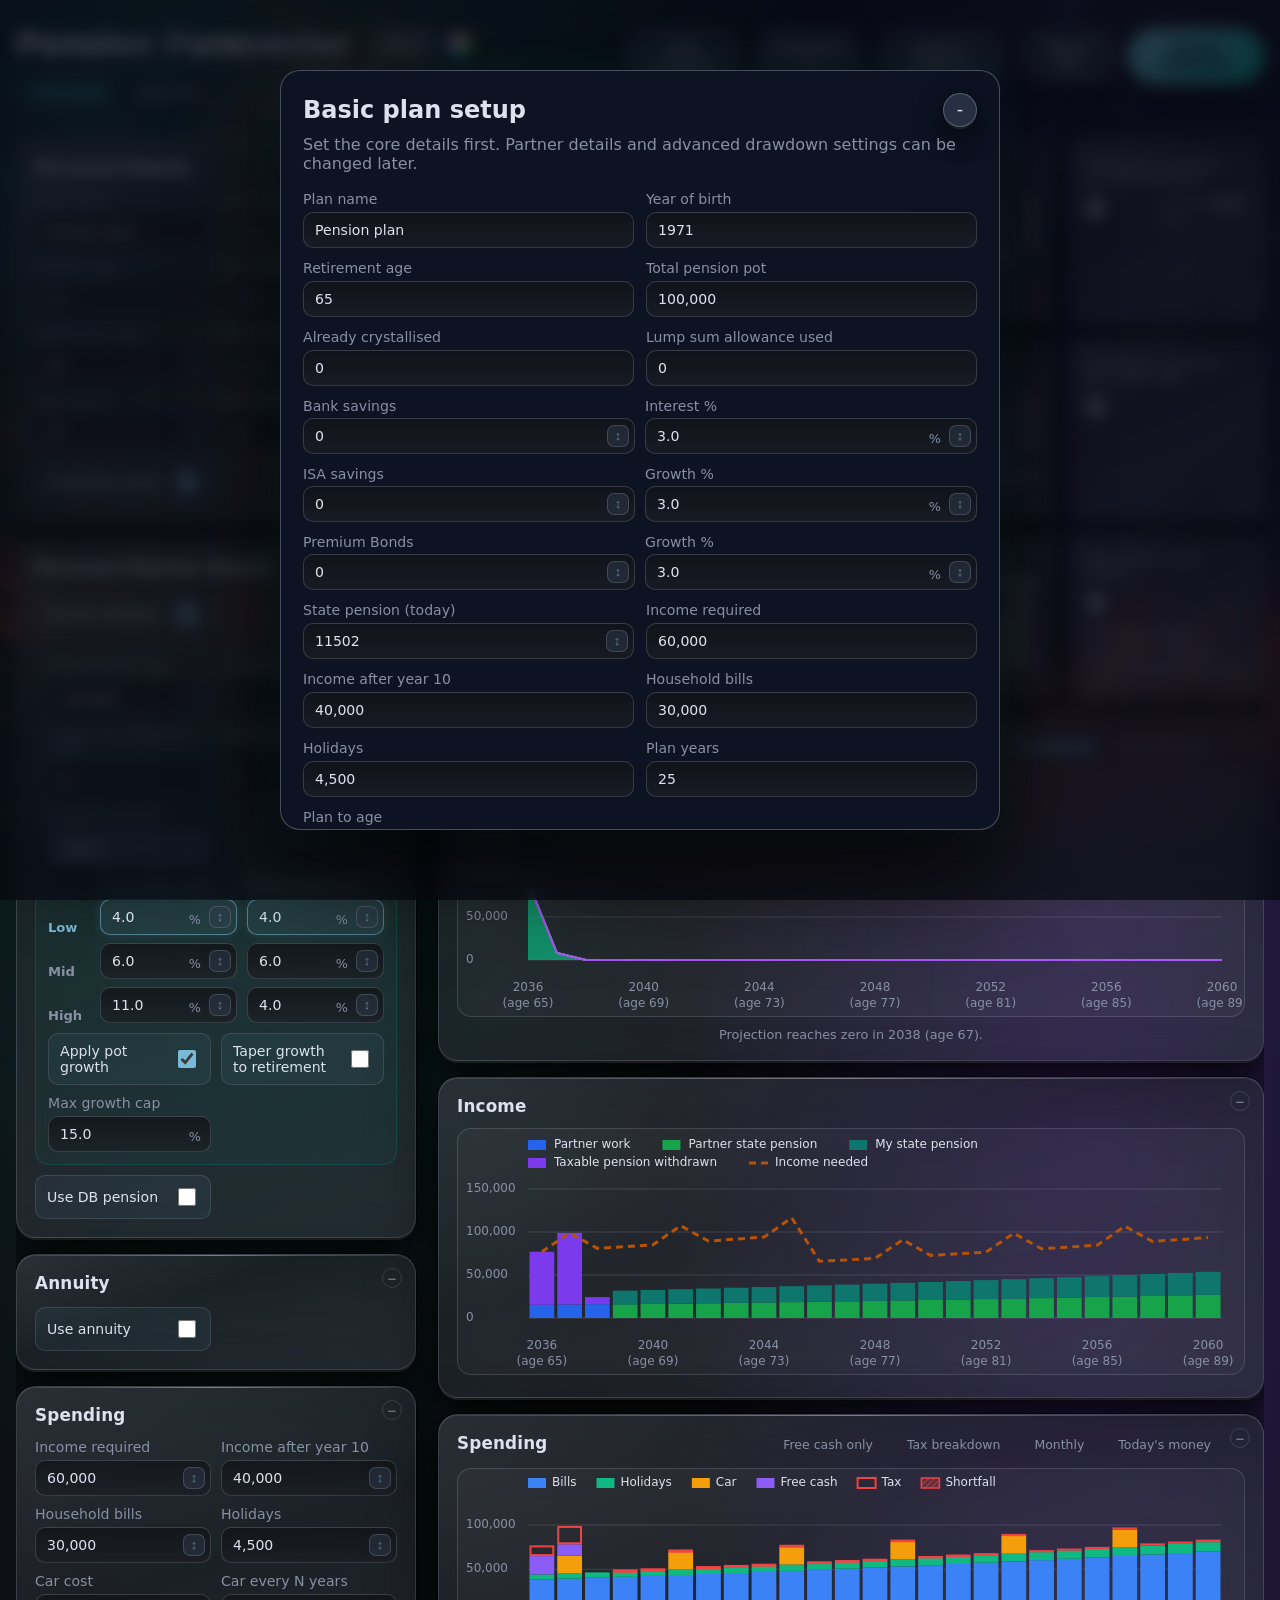
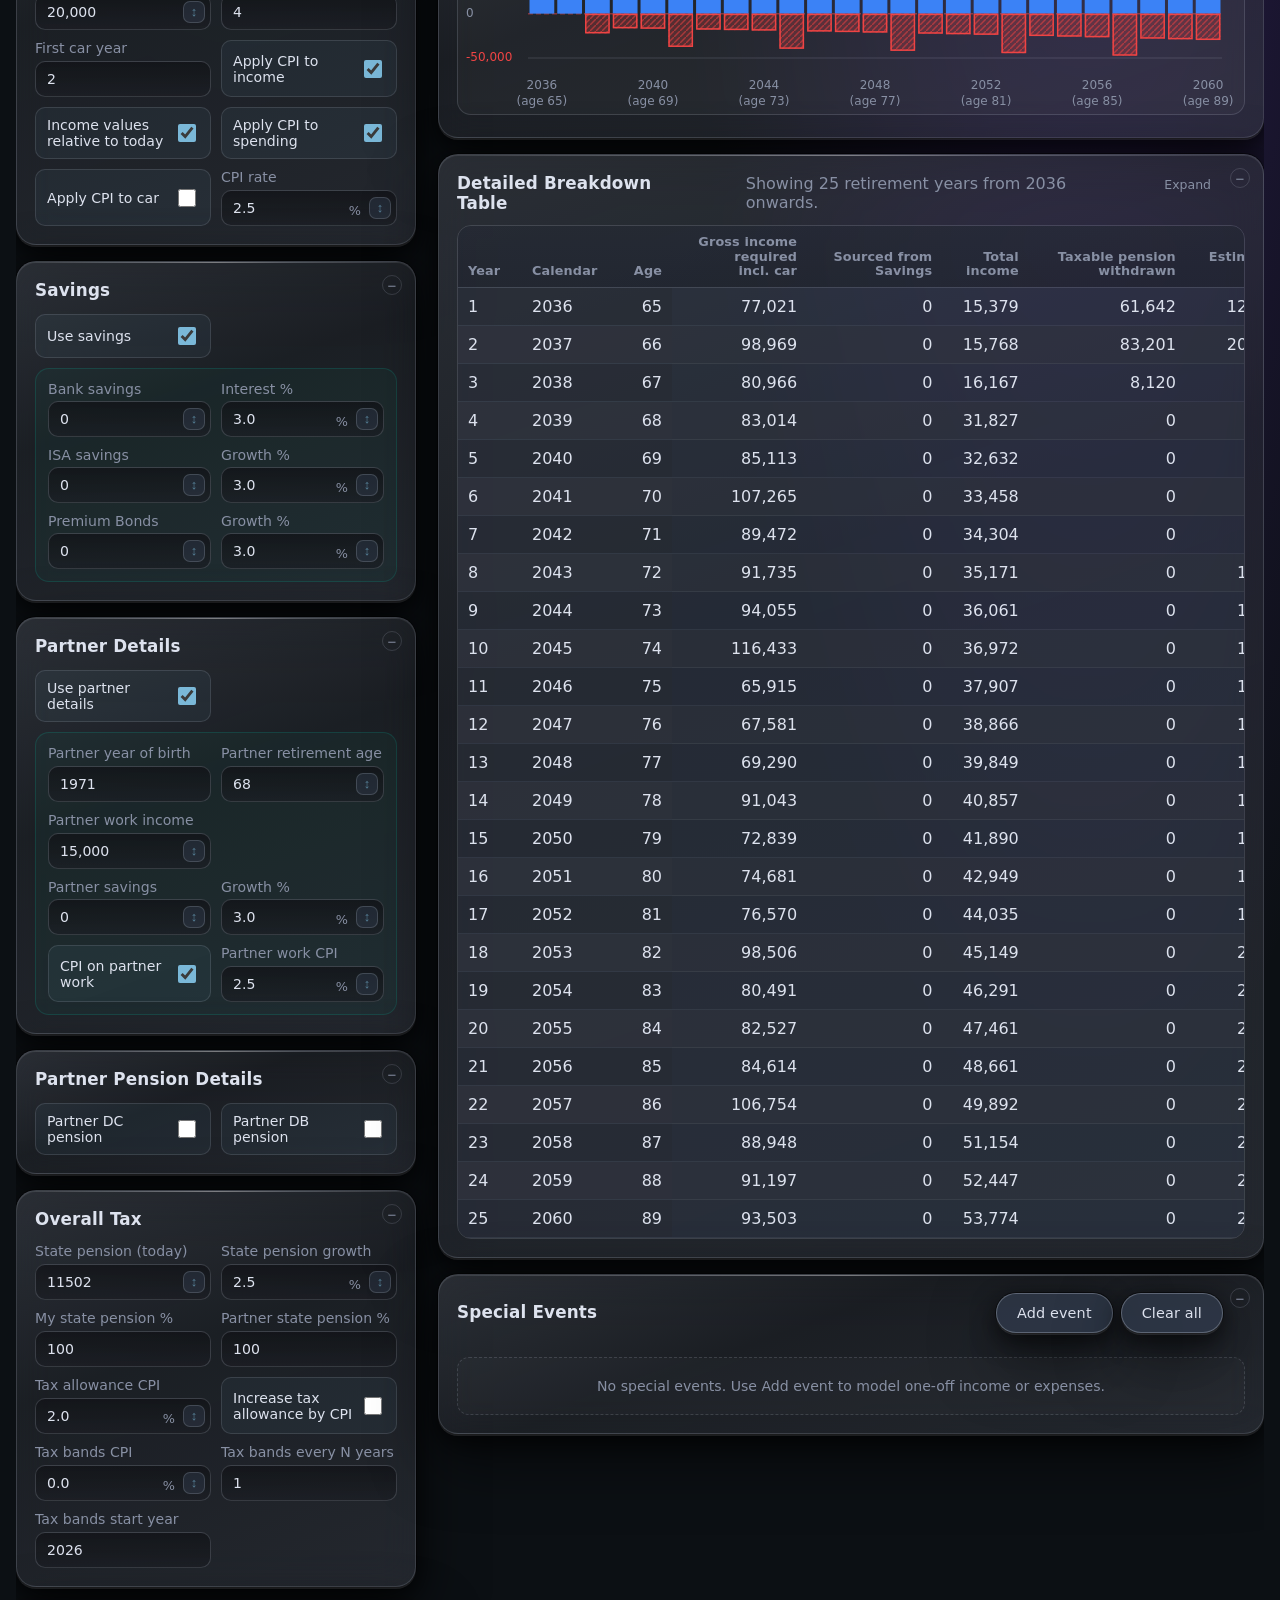
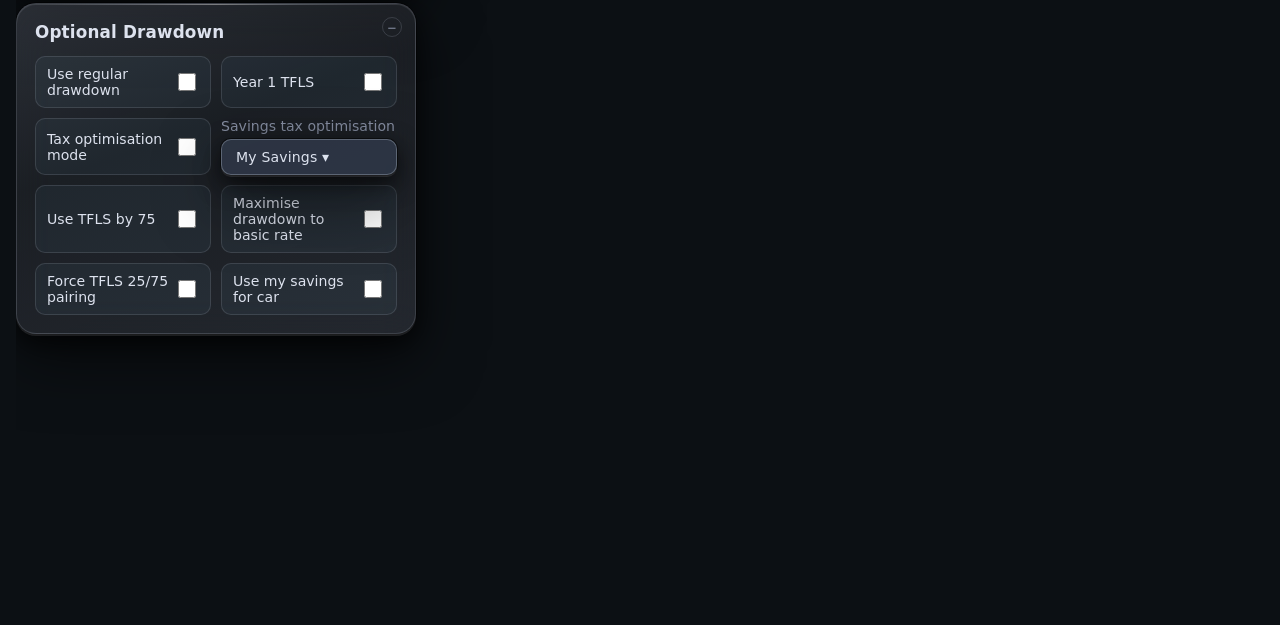
==== commit 61f7385d: "commit" ====
--- a/index.html
+++ b/index.html
@@ -14,7 +14,7 @@
           <div class="title-row">
             <h1>Pension Forecaster</h1>
             <div class="version-badge-group">
-              <button id="version-badge" class="version-badge" type="button" aria-label="Show last change date">v5.0</button>
+              <button id="version-badge" class="version-badge" type="button" aria-label="Show last change date">v5.1</button>
               <button id="theme-settings-button" class="theme-settings-button" type="button" aria-label="Customise theme" title="Customise theme"></button>
               <div id="theme-panel" class="theme-panel">
                 <p class="theme-panel-title">Theme</p>
@@ -201,6 +201,30 @@
           </section>
 
           <section class="panel">
+            <h2>Annuity</h2>
+            <div class="field-grid">
+              <label class="toggle"><span>Use annuity</span><input data-field="annuityEnabled" type="checkbox" /></label>
+              <div id="annuity-fields" class="optional-field-group" hidden>
+                <label class="income-slider-field"><span>Purchase year</span><input data-field="annuityPurchaseYear" type="number" step="1" /><button class="income-popup-btn" type="button" data-for="annuityPurchaseYear" aria-label="Quick slider for annuity purchase year">↕</button></label>
+                <label><span>Cost of annuity</span><input data-field="annuityCost" type="number" step="1000" /></label>
+                <label><span>Tax-free cash taken at purchase</span><input data-field="annuityTaxFreeCashTaken" type="number" step="1000" /></label>
+                <label class="income-slider-field"><span>Annuity rate</span><input data-field="annuityRate" data-format="percent-1" type="number" step="0.1" /><button class="income-popup-btn" type="button" data-for="annuityRate" aria-label="Quick slider for annuity rate">↕</button></label>
+                <label>
+                  <span>Escalation</span>
+                  <select data-field="annuityEscalationType">
+                    <option value="level">Level (no increase)</option>
+                    <option value="fixed">Fixed % increase</option>
+                    <option value="indexLinked">Index-linked (CPI)</option>
+                  </select>
+                </label>
+                <div id="annuity-fixed-escalation-fields" class="optional-field-group" hidden>
+                  <label class="income-slider-field"><span>Fixed escalation rate</span><input data-field="annuityFixedEscalationRate" data-format="percent-1" type="number" step="0.1" /><button class="income-popup-btn" type="button" data-for="annuityFixedEscalationRate" aria-label="Quick slider for annuity escalation rate">↕</button></label>
+                </div>
+              </div>
+            </div>
+          </section>
+
+          <section class="panel">
             <h2>Spending</h2>
             <div class="field-grid">
               <label class="income-slider-field"><span>Income required</span><input data-field="incomeRequired" type="number" step="1000" /><button class="income-popup-btn" type="button" data-for="incomeRequired" aria-label="Quick slider for income required">↕</button></label>
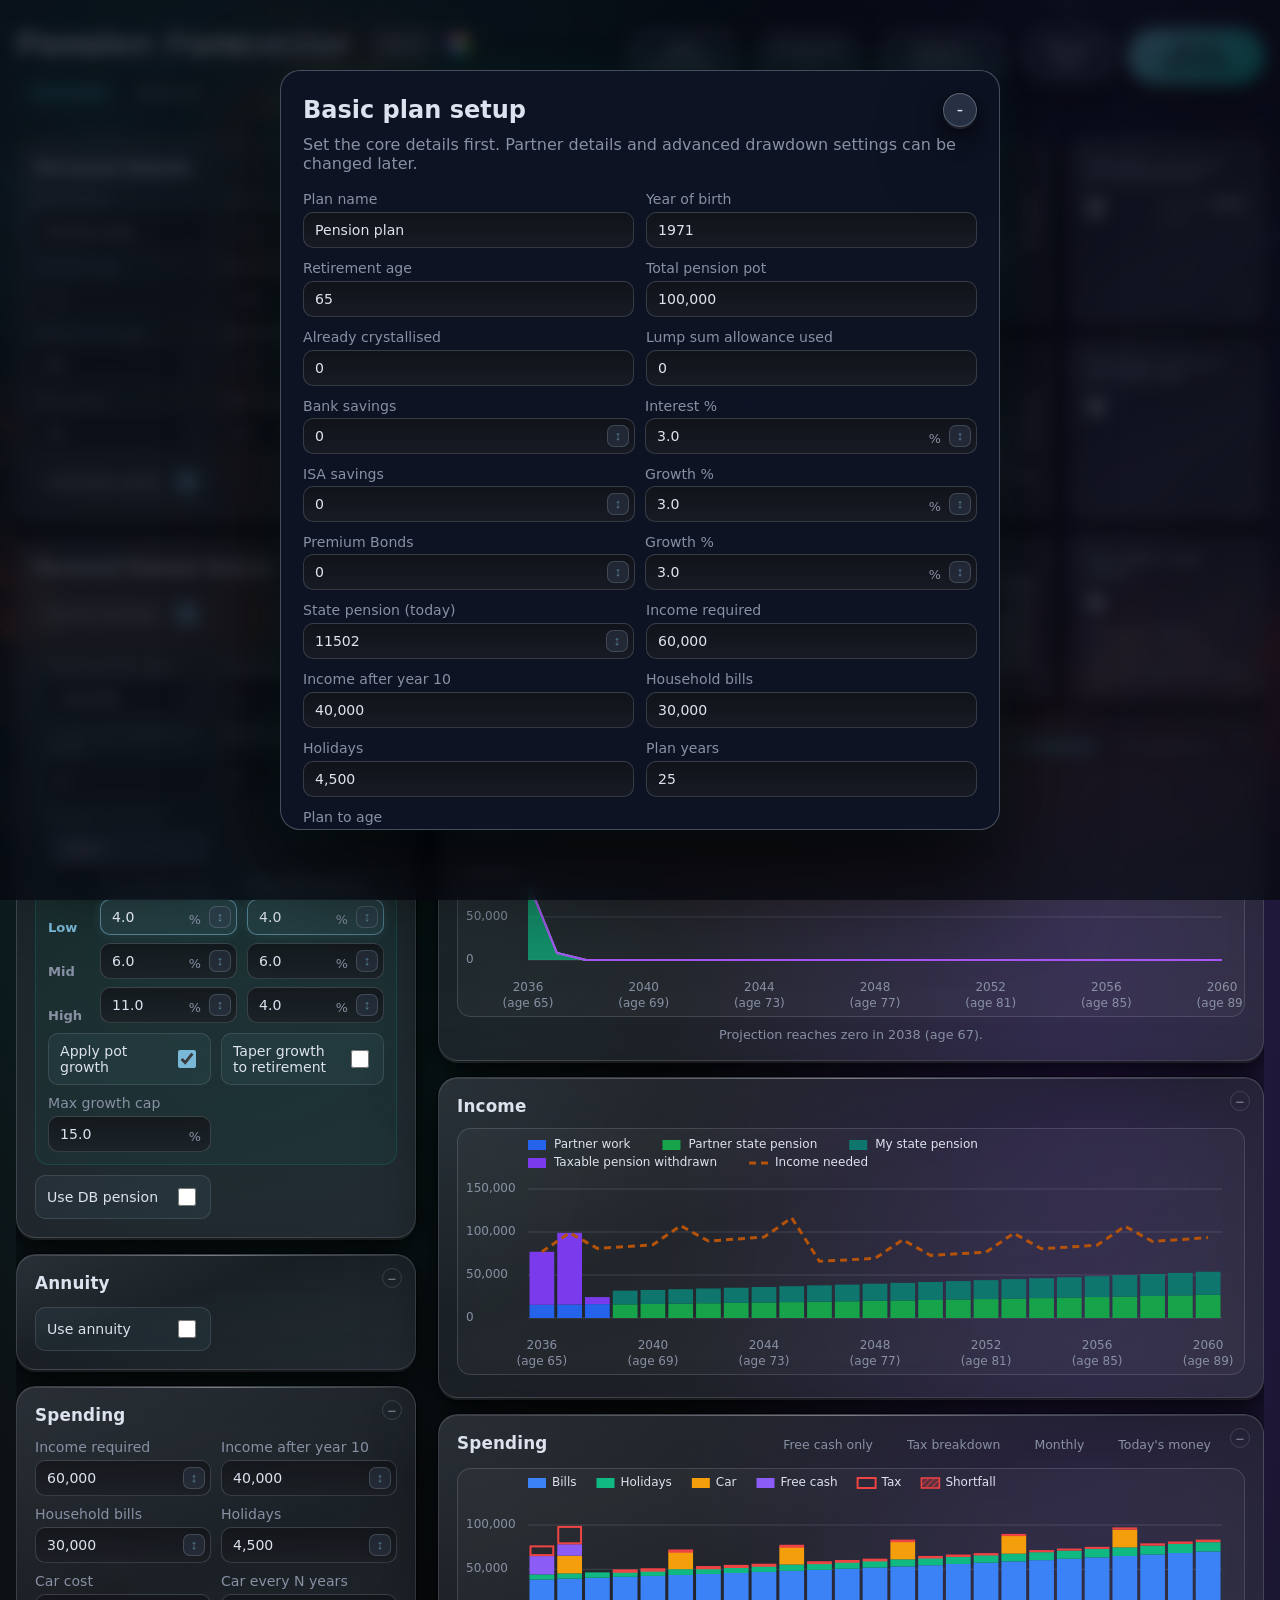
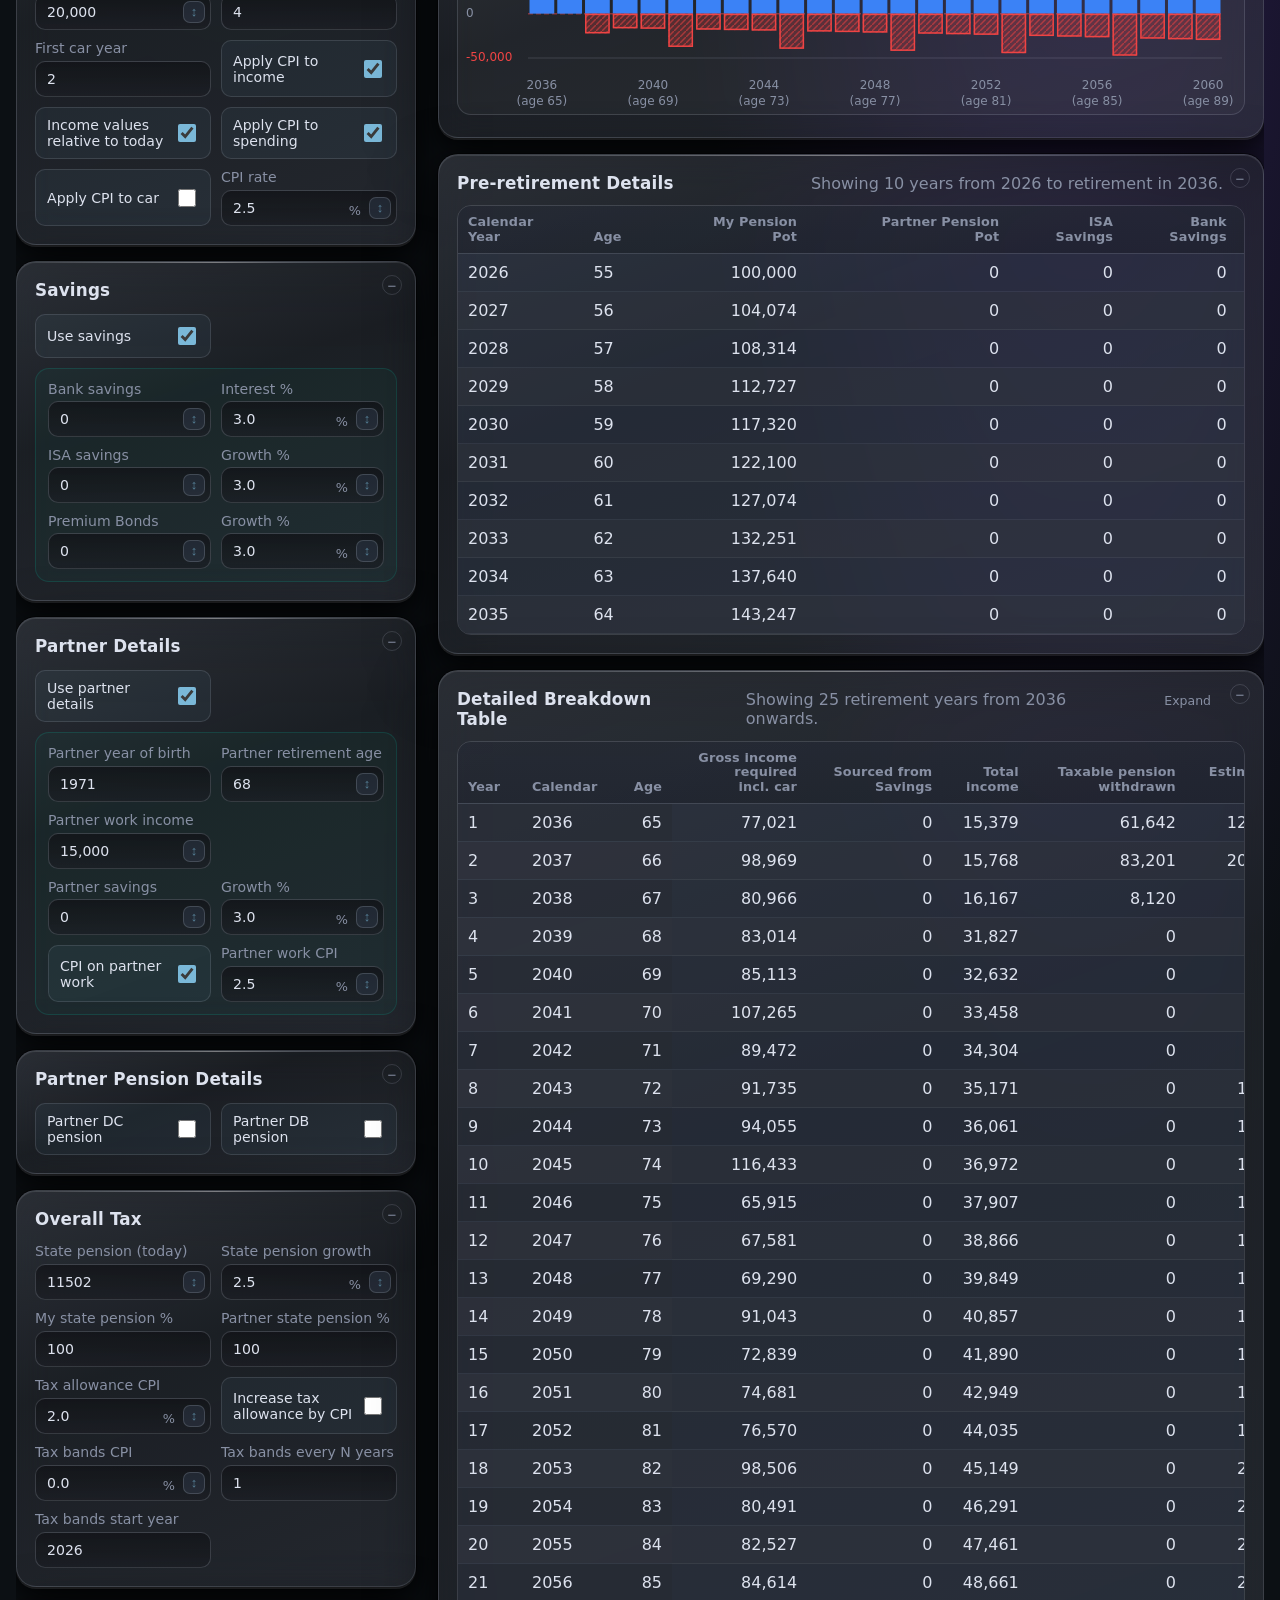
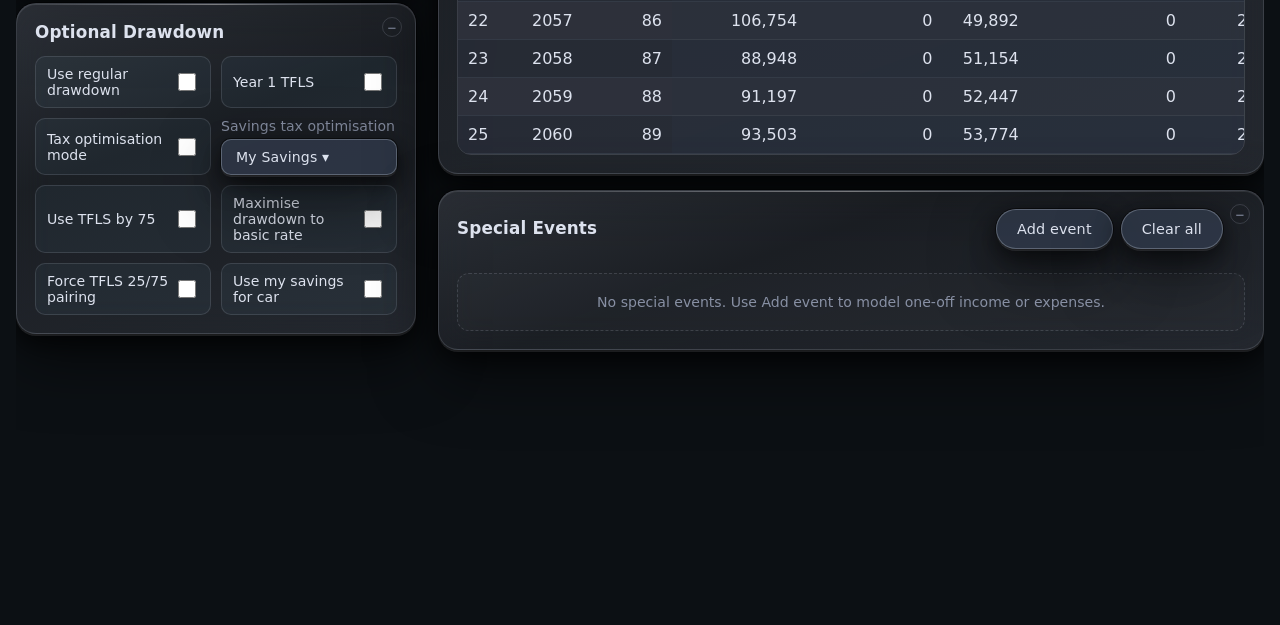
==== commit 697a627c: "5.2commit" ====
--- a/index.html
+++ b/index.html
@@ -14,7 +14,7 @@
           <div class="title-row">
             <h1>Pension Forecaster</h1>
             <div class="version-badge-group">
-              <button id="version-badge" class="version-badge" type="button" aria-label="Show last change date">v5.1</button>
+              <button id="version-badge" class="version-badge" type="button" aria-label="Show last change date">v5.2</button>
               <button id="theme-settings-button" class="theme-settings-button" type="button" aria-label="Customise theme" title="Customise theme"></button>
               <div id="theme-panel" class="theme-panel">
                 <p class="theme-panel-title">Theme</p>
@@ -111,6 +111,7 @@
                 <label class="io-menu-item" for="import-file">Import plan</label>
                 <input id="import-file" type="file" accept=".csv,.json" hidden />
                 <button id="export-plan-button" class="io-menu-item" type="button">Export plan</button>
+                <button id="export-csv-button" class="io-menu-item" type="button">Export CSV</button>
                 <button id="export-table-button" class="io-menu-item" type="button">Export table</button>
                 <button id="export-formula-button" class="io-menu-item" type="button">Export formulas</button>
                 <button id="export-pdf-button" class="io-menu-item" type="button">Export PDF</button>
@@ -426,6 +427,19 @@
             </div>
           </section>
 
+          <section class="panel table-panel" id="pre-retirement-table-section">
+            <div class="panel-heading">
+              <h2>Pre-retirement Details</h2>
+              <p id="pre-retirement-table-caption"></p>
+            </div>
+            <div class="table-wrap" id="pre-retirement-table-wrap">
+              <table>
+                <thead id="pre-retirement-table-head"></thead>
+                <tbody id="pre-retirement-table-body"></tbody>
+              </table>
+            </div>
+          </section>
+
           <section class="panel table-panel" id="table-section">
             <div class="panel-heading">
               <h2>Detailed Breakdown Table</h2>
--- a/styles.css
+++ b/styles.css
@@ -1946,10 +1946,10 @@
 
 .event-row {
   display: grid;
-  grid-template-columns: 116px 72px 100px 110px 100px 80px 1fr 68px;
+  grid-template-columns: 116px 84px 68px 100px 110px 110px 80px 1fr 68px;
   gap: 8px;
   align-items: center;
-  min-width: 760px;
+  min-width: 880px;
   padding: 5px 0;
 }
 
